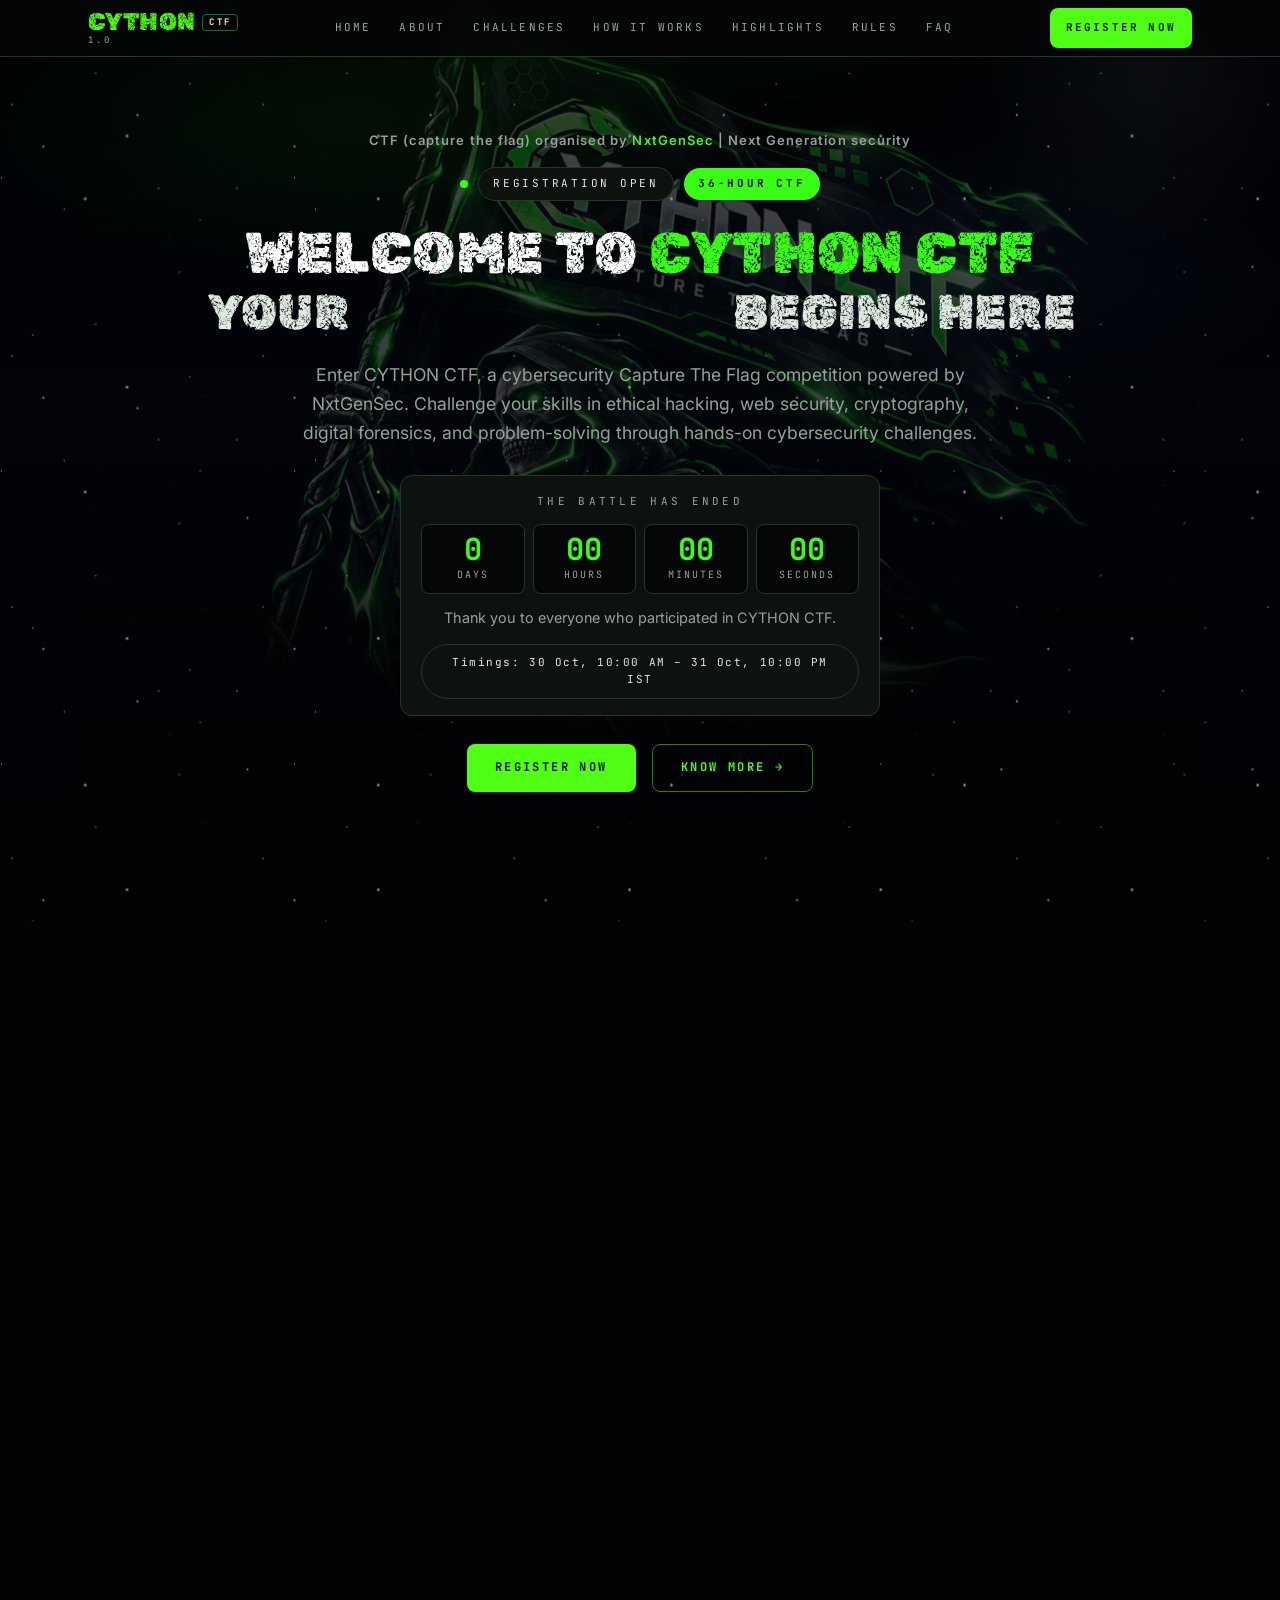
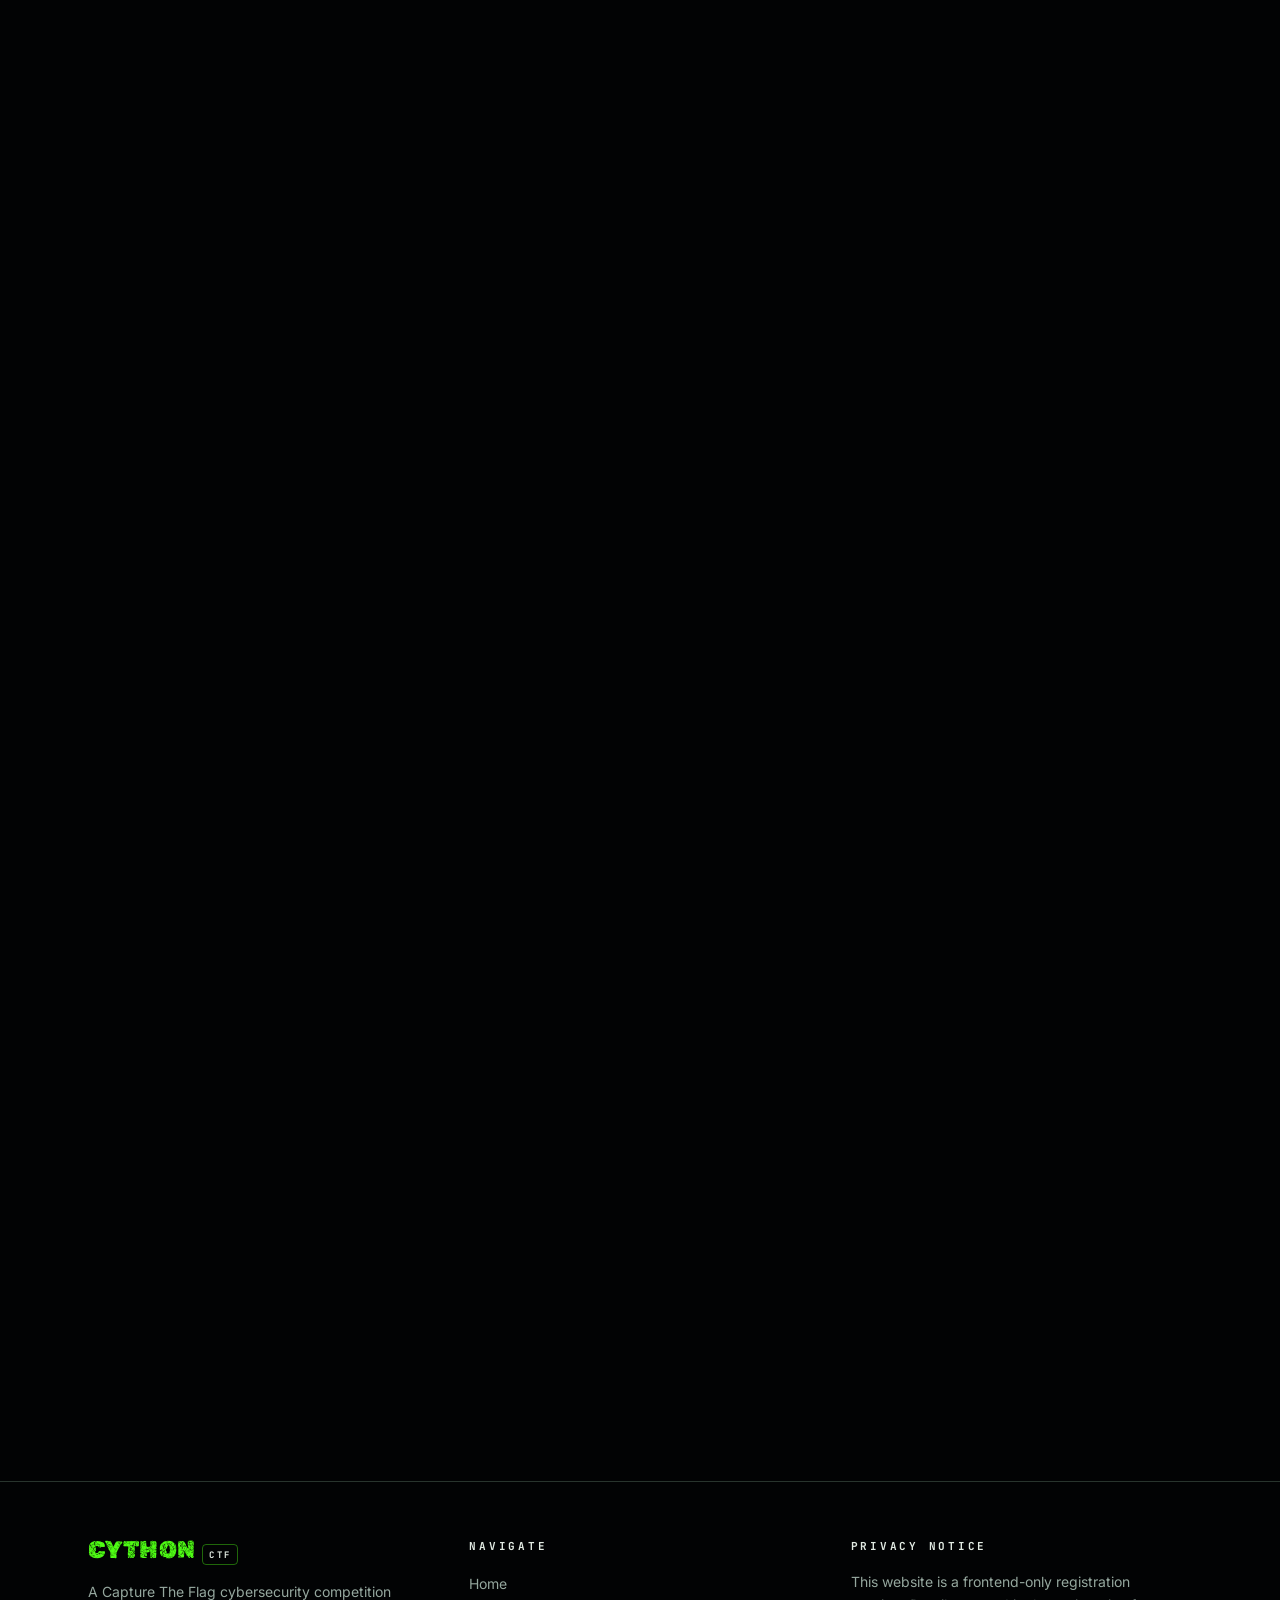
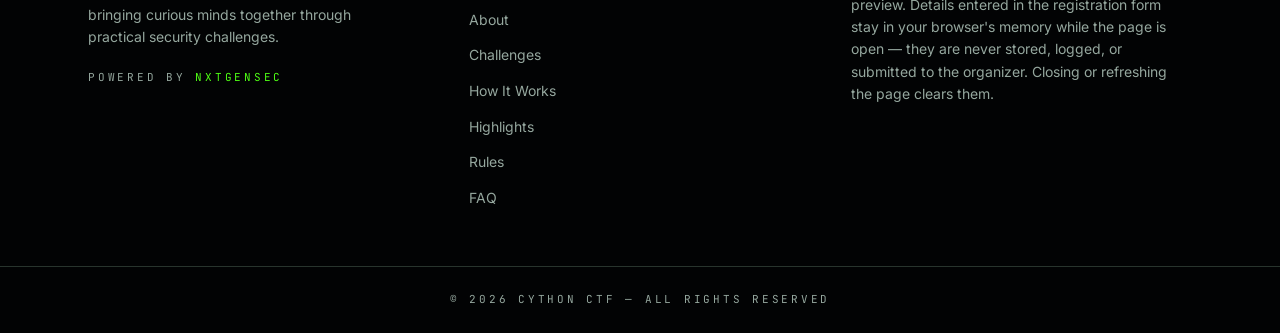
==== index.html @ f39f1f4e "hero: new organiser eyebrow line; mobile-friendly CTA, timer and schedule" ====
<!DOCTYPE html>
<html lang="en">
<head>
<meta charset="utf-8">
<meta name="viewport" content="width=device-width, initial-scale=1.0">
<title>CYTHON CTF — Capture The Flag | Powered by NxtGenSec</title>
<meta name="description" content="CYTHON CTF is a Capture The Flag cybersecurity competition powered by NxtGenSec. Break the code. Own the root.">
<link rel="icon" href="data:image/svg+xml,<svg xmlns='http://www.w3.org/2000/svg' viewBox='0 0 32 32'><rect width='32' height='32' rx='6' fill='%23050706'/><text x='16' y='22' font-size='16' text-anchor='middle' fill='%234DFF14' font-family='monospace' font-weight='bold'>C</text></svg>">
<link rel="preconnect" href="https://fonts.googleapis.com">
<link rel="preconnect" href="https://fonts.gstatic.com" crossorigin>
<link href="https://fonts.googleapis.com/css2?family=Inter:wght@400;500;600;700;800;900&family=JetBrains+Mono:wght@400;500;600;700&family=Rubik+Distressed&family=Caveat:wght@500;600;700&display=swap" rel="stylesheet">
<link rel="stylesheet" href="styles.css">
<link rel="stylesheet" href="hero.css">
</head>
<body>
<div class="sky" aria-hidden="true"><div class="bg-logo"></div></div>
<header class="site-header" id="top">
<div class="header-inner">
<div style="display:flex;align-items:center;gap:.5rem">
<a class="logo logo-stacked" href="#top" aria-label="CYTHON CTF — back to top"><span class="logo-line"><span class="logo-main">CYTHON</span><span class="logo-badge">CTF</span></span><span class="logo-ver">1.0</span></a>
</div>
<nav class="nav-primary" aria-label="Primary">
<a href="#top">Home</a><a href="#about">About</a><a href="#challenges">Challenges</a><a href="#how-it-works">How It Works</a><a href="#highlights">Highlights</a><a href="#rules">Rules</a><a href="#faq">FAQ</a>
</nav>
<div style="display:flex;justify-content:flex-end">
<a class="btn btn-primary" href="register.html" style="display:none" id="deskCta">Register Now</a>
<style>@media(min-width:768px){#deskCta{display:inline-flex!important}}</style>
<button class="mobile-toggle" id="navToggle" aria-expanded="false" aria-controls="mobileNav" aria-label="Open navigation menu"><svg width="18" height="18" viewBox="0 0 24 24" fill="none" stroke="currentColor" stroke-width="2"><line x1="4" x2="20" y1="12" y2="12"/><line x1="4" x2="20" y1="6" y2="6"/><line x1="4" x2="20" y1="18" y2="18"/></svg></button>
</div>
</div>
<div class="mobile-nav" id="mobileNav">
<a href="#top">Home</a><a href="#about">About</a><a href="#challenges">Challenges</a><a href="#how-it-works">How It Works</a><a href="#highlights">Highlights</a><a href="#rules">Rules</a><a href="#faq">FAQ</a>
<a class="cta" href="register.html">Register Now</a>
</div>
</header>
<main>
<section class="hero hx-hero">
<div class="hero-inner hx-grid">
<div class="hx-copy">
<p class="hx-eyebrow">CTF (capture the flag) organised by <span>NxtGenSec</span> | Next Generation security</p>
<div class="hx-status"><span class="hx-dot" aria-hidden="true"></span><span class="hx-status-text">Registration Open</span><span class="hx-duration">36-HOUR CTF</span></div>
<h1 class="hx-h1"><span class="hx-l1">Welcome to <span class="hx-brand">CYTHON&nbsp;CTF</span></span><span class="hx-your hx-l2">Your <span class="hx-word" id="hxWord">Hunt</span> begins here</span></h1>
<p class="hx-desc">Enter CYTHON CTF, a cybersecurity Capture The Flag competition powered by NxtGenSec. Challenge your skills in ethical hacking, web security, cryptography, digital forensics, and problem-solving through hands-on cybersecurity challenges.</p>
<div class="hx-timer" role="timer" aria-label="CYTHON CTF event countdown" aria-live="off">
<p class="hx-timer-label" id="hxState">EVENT STARTS IN</p>
<div class="hx-cells" id="hxCells" aria-hidden="true">
<div class="hx-cell"><span class="hx-num" id="hxD">--</span><span class="hx-unit">DAYS</span></div>
<div class="hx-cell"><span class="hx-num" id="hxH">--</span><span class="hx-unit">HOURS</span></div>
<div class="hx-cell"><span class="hx-num" id="hxM">--</span><span class="hx-unit">MINUTES</span></div>
<div class="hx-cell"><span class="hx-num" id="hxS">--</span><span class="hx-unit">SECONDS</span></div>
</div>
<p class="hx-live" id="hxLive" hidden>36-HOUR BATTLE IN PROGRESS</p>
<p class="hx-thanks" id="hxThanks" hidden>Thank you to everyone who participated in CYTHON CTF.</p>
<p class="hx-schedule">Timings: 30 Oct, 10:00 AM – 31 Oct, 10:00 PM IST</p>
<span class="hx-visually-hidden" id="hxSrStatus" aria-live="polite"></span>
</div>
<div class="hero-cta hx-cta">
<a class="btn btn-primary btn-lg" href="register.html">Register Now</a>
<a class="btn btn-outline" href="#about">Know More →</a>
</div>
</div>
</section>
<section id="about" class="section"><div class="container"><div class="about-grid">
<div class="reveal"><p class="eyebrow" style="text-align:center">About the Event</p><h2 class="h2">What is CYTHON CTF?</h2>
<p class="body" style="margin-top:1.5rem">CYTHON CTF is a cybersecurity Capture The Flag competition designed to bring curious minds, students, developers, and security enthusiasts together through practical security challenges.</p>
<p class="body2">Participants work through problems, analyze evidence, uncover weaknesses in intentionally designed challenges, and submit flags according to the competition rules.</p>
<p class="body2">The event encourages technical curiosity, ethical security practices, problem-solving, and continuous learning.</p></div>
<div class="reveal"><aside class="brief"><p class="mono-label">Event Brief</p><dl>
<div><dt>Format</dt><dd>Capture The Flag</dd></div>
<div><dt>Audience</dt><dd>Open to everyone</dd></div>
<div><dt>Participation</dt><dd>Individual or team, subject to event configuration</dd></div>
<div><dt>Organizer</dt><dd>NxtGenSec</dd></div>
</dl></aside></div>
</div></div></section>
<section id="challenges" class="section section-dark"><div class="container">
<div class="center reveal"><p class="eyebrow">Challenge Categories</p><h2 class="h2">Choose Your Battlefield</h2><p class="sub">Explore different areas of cybersecurity through challenge-based problem-solving.</p></div>
<div class="grid-3">
<div class="reveal"><article class="card"><div class="cat-top"><span class="cat-icon"><svg width="20" height="20" viewBox="0 0 24 24" fill="none" stroke="currentColor" stroke-width="1.5"><circle cx="12" cy="12" r="10"/><path d="M2 12h20"/><path d="M12 2a15 15 0 0 1 0 20 15 15 0 0 1 0-20Z"/></svg></span><span class="cat-path">/web</span></div><h3>Web Exploitation</h3><p>Investigate vulnerabilities in intentionally vulnerable web applications.</p></article></div>
<div class="reveal"><article class="card"><div class="cat-top"><span class="cat-icon"><svg width="20" height="20" viewBox="0 0 24 24" fill="none" stroke="currentColor" stroke-width="1.5"><circle cx="8" cy="15" r="5"/><path d="m11 12 9-9"/><path d="m15 5 3 3"/></svg></span><span class="cat-path">/crypto</span></div><h3>Cryptography</h3><p>Analyze encoded messages, ciphers, and cryptographic puzzles.</p></article></div>
<div class="reveal"><article class="card"><div class="cat-top"><span class="cat-icon"><svg width="20" height="20" viewBox="0 0 24 24" fill="none" stroke="currentColor" stroke-width="1.5"><circle cx="11" cy="11" r="8"/><path d="m21 21-4.3-4.3"/></svg></span><span class="cat-path">/forensics</span></div><h3>Digital Forensics</h3><p>Examine files and digital artifacts to uncover hidden evidence.</p></article></div>
<div class="reveal"><article class="card"><div class="cat-top"><span class="cat-icon"><svg width="20" height="20" viewBox="0 0 24 24" fill="none" stroke="currentColor" stroke-width="1.5"><rect x="14" y="14" width="4" height="6" rx="1"/><rect x="6" y="4" width="4" height="6" rx="1"/><path d="M6 20h4M14 10h4M6 14h2v6M14 4h2v6"/></svg></span><span class="cat-path">/reverse</span></div><h3>Reverse Engineering</h3><p>Study program behavior and uncover how software works.</p></article></div>
<div class="reveal"><article class="card"><div class="cat-top"><span class="cat-icon"><svg width="20" height="20" viewBox="0 0 24 24" fill="none" stroke="currentColor" stroke-width="1.5"><path d="M2 12s3.5-7 10-7 10 7 10 7-3.5 7-10 7-10-7-10-7Z"/><circle cx="12" cy="12" r="3"/></svg></span><span class="cat-path">/osint</span></div><h3>OSINT</h3><p>Use publicly available information to solve investigation challenges.</p></article></div>
<div class="reveal"><article class="card"><div class="cat-top"><span class="cat-icon"><svg width="20" height="20" viewBox="0 0 24 24" fill="none" stroke="currentColor" stroke-width="1.5"><path d="M14 7V4a1 1 0 0 0-1-1H6a1 1 0 0 0-1 1v13a1 1 0 0 0 1 1h2"/><path d="M14 7h3a1 1 0 0 1 1 1v11a1 1 0 0 1-1 1h-9a1 1 0 0 1-1-1v-3"/></svg></span><span class="cat-path">/misc</span></div><h3>Miscellaneous</h3><p>Tackle creative technical puzzles that do not fit into a single category.</p></article></div>
</div></div></section>
<section id="how-it-works" class="section"><div class="container">
<div class="center reveal"><p class="eyebrow">How It Works</p><h2 class="h2">Your Path to the Flag</h2></div>
<ol class="steps">
<li class="reveal"><span class="step-num">01</span><div class="step-line"></div><h3>Register</h3><p>Provide the required participant and team details.</p></li>
<li class="reveal"><span class="step-num">02</span><div class="step-line"></div><h3>Prepare</h3><p>Review the event instructions, rules, and schedule when published.</p></li>
<li class="reveal"><span class="step-num">03</span><div class="step-line"></div><h3>Solve</h3><p>Work through the challenges using technical knowledge, investigation, and problem-solving.</p></li>
<li class="reveal"><span class="step-num">04</span><div class="step-line"></div><h3>Submit</h3><p>Submit discovered flags through the official challenge platform when available.</p></li>
</ol>
<div class="info-box reveal"><svg width="20" height="20" viewBox="0 0 24 24" fill="none" stroke="currentColor" stroke-width="2"><circle cx="12" cy="12" r="10"/><path d="M12 16v-4M12 8h.01"/></svg><p>This website covers event information and registration only. Challenges are solved and flags submitted on the official challenge platform once the organizer opens it.</p></div>
</div></section>
<section id="highlights" class="section section-dark"><div class="container">
<div class="center reveal"><p class="eyebrow">Event Highlights</p><h2 class="h2">Why you should compete</h2></div>
<div class="grid-4">
<div class="reveal"><article class="card"><span class="num">01</span><div class="icon"><svg width="24" height="24" viewBox="0 0 24 24" fill="none" stroke="currentColor" stroke-width="1.5"><circle cx="12" cy="12" r="10"/><line x1="22" x2="18" y1="12" y2="12"/><line x1="6" x2="2" y1="12" y2="12"/><line x1="12" x2="12" y1="6" y2="2"/><line x1="12" x2="12" y1="22" y2="18"/></svg></div><h3>Hands-On Challenges</h3><p>Explore practical cybersecurity problems through a Capture The Flag format.</p></article></div>
<div class="reveal"><article class="card"><span class="num">02</span><div class="icon"><svg width="24" height="24" viewBox="0 0 24 24" fill="none" stroke="currentColor" stroke-width="1.5"><path d="M12 5a3 3 0 1 0-6 0 4 4 0 0 0-2.5 5.8A4 4 0 0 0 4 17a4 4 0 0 0 8 1Z"/><path d="M12 5a3 3 0 1 1 6 0 4 4 0 0 1 2.5 5.8A4 4 0 0 1 20 17a4 4 0 0 1-8 1Z"/></svg></div><h3>Think Like a Hacker</h3><p>Analyze clues, investigate systems, and approach security problems creatively.</p></article></div>
<div class="reveal"><article class="card"><span class="num">03</span><div class="icon"><svg width="24" height="24" viewBox="0 0 24 24" fill="none" stroke="currentColor" stroke-width="1.5"><path d="M21 10 12 5 3 10l9 5 9-5Z"/><path d="M6 12v5a6 3 0 0 0 12 0v-5"/></svg></div><h3>Learn by Solving</h3><p>Develop practical problem-solving skills through challenge-based participation.</p></article></div>
<div class="reveal"><article class="card"><span class="num">04</span><div class="icon"><svg width="24" height="24" viewBox="0 0 24 24" fill="none" stroke="currentColor" stroke-width="1.5"><polyline points="22 7 13.5 15.5 8.5 10.5 2 17"/><polyline points="16 7 22 7 22 13"/></svg></div><h3>Compete and Improve</h3><p>Test your skills, learn from difficult problems, and measure your progress where the event platform supports it.</p></article></div>
</div></div></section>
<section id="rules" class="section section-dark"><div class="container">
<div class="center reveal"><p class="eyebrow">Rules & Eligibility</p><h2 class="h2">Play Smart. Play Fair.</h2></div>
<div class="rules-grid">
<div class="reveal"><div class="brief"><h3 style="margin:0;font-size:1.125rem;text-transform:uppercase">General Rules</h3>
<ul class="rules-list">
<li><span class="n">01</span><span>Follow the official competition instructions.</span></li>
<li><span class="n">02</span><span>Work only on targets explicitly authorized by the event.</span></li>
<li><span class="n">03</span><span>Do not attack the website, infrastructure, or other participants.</span></li>
<li><span class="n">04</span><span>Do not interfere with event availability or challenge integrity.</span></li>
<li><span class="n">05</span><span>Do not share flags or solutions in violation of the official event rules.</span></li>
<li><span class="n">06</span><span>Do not impersonate other participants.</span></li>
<li><span class="n">07</span><span>Report suspected vulnerabilities in the event infrastructure responsibly.</span></li>
<li><span class="n">08</span><span>Respect the event's final eligibility, team-size, and submission requirements.</span></li>
</ul></div></div>
<div class="reveal"><div class="brief" style="height:100%"><h3 style="margin:0;font-size:1.125rem;text-transform:uppercase">Eligibility</h3>
<ul class="check-list">
<li><svg width="16" height="16" viewBox="0 0 24 24" fill="none" stroke="currentColor" stroke-width="2"><path d="M20 6 9 17l-5-5"/></svg><span>Open to students, professionals, and other interested participants.</span></li>
<li><svg width="16" height="16" viewBox="0 0 24 24" fill="none" stroke="currentColor" stroke-width="2"><path d="M20 6 9 17l-5-5"/></svg><span>Individual or team participation, subject to the configured policy.</span></li>
<li><svg width="16" height="16" viewBox="0 0 24 24" fill="none" stroke="currentColor" stroke-width="2"><path d="M20 6 9 17l-5-5"/></svg><span>Participants must provide accurate information.</span></li>
<li><svg width="16" height="16" viewBox="0 0 24 24" fill="none" stroke="currentColor" stroke-width="2"><path d="M20 6 9 17l-5-5"/></svg><span>Additional requirements, if any, must be published before registration.</span></li>
</ul></div></div>
</div>
<p class="fine reveal">These are the event's working guidelines — the final official rules, team-size limits, and submission requirements will be published by the organizer before the competition.</p>
</div></section>
<section id="faq" class="section"><div class="container"><div class="faq-wrap">
<div class="center reveal"><p class="eyebrow">FAQ</p><h2 class="h2">Frequently Asked Questions</h2></div>
<div class="faq-box reveal">
<div class="faq-item"><button class="faq-q" aria-expanded="false">What is CYTHON CTF?<svg class="chev" width="16" height="16" viewBox="0 0 24 24" fill="none" stroke="currentColor" stroke-width="2"><path d="m6 9 6 6 6-6"/></svg></button><div class="faq-a"><p>A Capture The Flag cybersecurity competition by NxtGenSec where you solve practical security challenges across web, crypto, forensics, reverse, OSINT and misc categories.</p></div></div>
<div class="faq-item"><button class="faq-q" aria-expanded="false">Who can participate?<svg class="chev" width="16" height="16" viewBox="0 0 24 24" fill="none" stroke="currentColor" stroke-width="2"><path d="m6 9 6 6 6-6"/></svg></button><div class="faq-a"><p>Open to everyone — students, professionals, and other interested participants. Provide accurate details during registration.</p></div></div>
<div class="faq-item"><button class="faq-q" aria-expanded="false">Can beginners participate?<svg class="chev" width="16" height="16" viewBox="0 0 24 24" fill="none" stroke="currentColor" stroke-width="2"><path d="m6 9 6 6 6-6"/></svg></button><div class="faq-a"><p>Yes. Challenges encourage learning by solving, and beginners can start with easier problems and learn progressively.</p></div></div>
<div class="faq-item"><button class="faq-q" aria-expanded="false">Can I participate individually?<svg class="chev" width="16" height="16" viewBox="0 0 24 24" fill="none" stroke="currentColor" stroke-width="2"><path d="m6 9 6 6 6-6"/></svg></button><div class="faq-a"><p>Yes. Choose Individual as participation mode in Step 1 of the registration form.</p></div></div>
<div class="faq-item"><button class="faq-q" aria-expanded="false">Can I participate with a team?<svg class="chev" width="16" height="16" viewBox="0 0 24 24" fill="none" stroke="currentColor" stroke-width="2"><path d="m6 9 6 6 6-6"/></svg></button><div class="faq-a"><p>Yes, subject to the event's team-size policy. Choose Team mode and fill team details in Step 2.</p></div></div>
<div class="faq-item"><button class="faq-q" aria-expanded="false">Is registration paid?<svg class="chev" width="16" height="16" viewBox="0 0 24 24" fill="none" stroke="currentColor" stroke-width="2"><path d="m6 9 6 6 6-6"/></svg></button><div class="faq-a"><p>Fee details, if any, will be published by the organizer before the competition. The payment step in this preview is for flow demonstration only.</p></div></div>
<div class="faq-item"><button class="faq-q" aria-expanded="false">When does the competition begin?<svg class="chev" width="16" height="16" viewBox="0 0 24 24" fill="none" stroke="currentColor" stroke-width="2"><path d="m6 9 6 6 6-6"/></svg></button><div class="faq-a"><p>Schedule and instructions will be published by NxtGenSec. Review the How It Works section and watch your email for updates.</p></div></div>
<div class="faq-item"><button class="faq-q" aria-expanded="false">How do I receive event updates?<svg class="chev" width="16" height="16" viewBox="0 0 24 24" fill="none" stroke="currentColor" stroke-width="2"><path d="m6 9 6 6 6-6"/></svg></button><div class="faq-a"><p>Through the email and mobile number you provide in the registration form, plus announcements on this site.</p></div></div>
<div class="faq-item"><button class="faq-q" aria-expanded="false">Will I receive a confirmation after filling in the form?<svg class="chev" width="16" height="16" viewBox="0 0 24 24" fill="none" stroke="currentColor" stroke-width="2"><path d="m6 9 6 6 6-6"/></svg></button><div class="faq-a"><p>This site is a frontend-only preview: details stay in your browser memory and clear on refresh. The organizer will publish the official confirmation process.</p></div></div>
</div></div></div></section>
<section class="cta-sec"><div class="cta-inner reveal">
<p class="eyebrow">Registration</p>
<h2 class="h2" style="font-size:clamp(1.8rem,4vw,3rem)">Ready to enter the <span class="text-primary">battlefield?</span></h2>
<p class="sub">Sharpen your thinking. Test your skills. Discover what you can solve.</p>
<div style="margin-top:2.25rem;display:flex;justify-content:center"><a class="btn btn-primary btn-lg" href="register.html">Register Now</a></div>
<p class="powered">CYTHON CTF — Powered by <span style="color:hsl(var(--foreground))">NxtGenSec</span></p>
</div></section>
<footer><div class="foot-grid">
<div><span class="logo"><span class="logo-main">CYTHON</span><span class="logo-badge">CTF</span></span>
<p class="desc">A Capture The Flag cybersecurity competition bringing curious minds together through practical security challenges.</p>
<p class="powered" style="text-align:left;margin-top:1.25rem">Powered by <span class="text-primary">NxtGenSec</span></p></div>
<nav aria-label="Footer navigation"><h4>Navigate</h4><ul>
<li><a href="#top">Home</a></li><li><a href="#about">About</a></li><li><a href="#challenges">Challenges</a></li><li><a href="#how-it-works">How It Works</a></li><li><a href="#highlights">Highlights</a></li><li><a href="#rules">Rules</a></li><li><a href="#faq">FAQ</a></li>
</ul></nav>
<div><h4>Privacy Notice</h4><p class="desc">This website is a frontend-only registration preview. Details entered in the registration form stay in your browser's memory while the page is open — they are never stored, logged, or submitted to the organizer. Closing or refreshing the page clears them.</p></div>
</div><div class="copy">© <span id="year">2026</span> CYTHON CTF — All rights reserved</div></footer>
<script src="countdown.js"></script>
<script src="app.js"></script>

</main>
</body>
</html>
---- styles.css ----
:root{
  --background:120 14% 2%;
  --foreground:127 17% 90%;
  --card:140 16% 6%;
  --card-foreground:127 17% 90%;
  --popover:140 16% 6%;
  --primary:105 100% 54%;
  --primary-foreground:120 30% 4%;
  --secondary:140 12% 10%;
  --muted:140 12% 9%;
  --muted-foreground:148 9% 62%;
  --accent:140 14% 10%;
  --border:143 13% 18%;
  --input:143 13% 18%;
  --ring:105 100% 54%;
  --radius:.75rem;
  --font-heading:"Inter",ui-sans-serif,system-ui,sans-serif;
  --font-body:"Inter",ui-sans-serif,system-ui,sans-serif;
  --font-display:"Rubik Distressed","Inter",ui-sans-serif,sans-serif;
  --font-hand:"Caveat",cursive;
  --font-mono:"JetBrains Mono",ui-monospace,Menlo,Monaco,Consolas,monospace;
}
*{box-sizing:border-box}
html{scroll-behavior:smooth}
:focus-visible{outline:2px solid hsl(var(--primary));outline-offset:3px}
a,button{-webkit-tap-highlight-color:transparent}
main>section{content-visibility:auto;contain-intrinsic-size:auto 700px}
body{
  margin:0;
  overflow-x:clip;
  font-family:var(--font-body);
  background:#020304;
  color:hsl(var(--foreground));
  line-height:1.6;
  -webkit-font-smoothing:antialiased;
}
.sky{position:fixed;inset:0;z-index:0;pointer-events:none;
  background-image:
    radial-gradient(1.5px 1.5px at 25px 35px,#e8f0e8,transparent),
    radial-gradient(1px 1px at 120px 90px,#fff,transparent),
    radial-gradient(1px 1px at 200px 40px,#cfe0d2,transparent),
    radial-gradient(1.5px 1.5px at 70px 160px,#fff,transparent),
    radial-gradient(1px 1px at 180px 200px,#e8f0e8,transparent),
    radial-gradient(1px 1px at 40px 120px,#fff,transparent),
    radial-gradient(2px 2px at 150px 150px,#fff,transparent),
    radial-gradient(1px 1px at 220px 230px,#cfe0d2,transparent),
    radial-gradient(1px 1px at 90px 220px,#fff,transparent),
    radial-gradient(1px 1px at 15px 200px,#e8f0e8,transparent),
    radial-gradient(ellipse 55% 28% at 50% -5%,rgba(57,255,20,.08),transparent 70%),
    radial-gradient(circle 240px at 88% 10%,rgba(200,220,255,.07),transparent 70%),
    linear-gradient(#010204,#03060b 45%,#020304);
  background-size:240px 240px,240px 240px,240px 240px,240px 240px,240px 240px,240px 240px,240px 240px,240px 240px,240px 240px,240px 240px,auto,auto,auto;
}
.bg-logo{position:absolute;inset:0;background:url("bg.png") center 6%/min(880px,118vw) no-repeat;opacity:.32;mix-blend-mode:screen;-webkit-mask-image:radial-gradient(ellipse 62% 55% at 50% 38%,#000 52%,transparent 78%);mask-image:radial-gradient(ellipse 62% 55% at 50% 38%,#000 52%,transparent 78%)}
body>header,body>main,body>footer{position:relative;z-index:1}
/* Sky motion: twinkling star layer + slow aurora drift */
.sky::before{content:"";position:absolute;inset:-5%;background:
    radial-gradient(ellipse 40% 22% at 30% 18%,rgba(57,255,20,.07),transparent 70%),
    radial-gradient(ellipse 35% 20% at 72% 32%,rgba(90,130,255,.06),transparent 70%);
  animation:sky-drift 26s ease-in-out infinite alternate}
.sky::after{content:"";position:absolute;inset:0;background-image:
    radial-gradient(1px 1px at 60px 60px,#fff,transparent),
    radial-gradient(1.5px 1.5px at 160px 130px,#fff,transparent),
    radial-gradient(1px 1px at 30px 190px,#e8f0e8,transparent),
    radial-gradient(1px 1px at 210px 100px,#fff,transparent),
    radial-gradient(2px 2px at 110px 210px,#fff,transparent);
  background-size:280px 280px,280px 280px,280px 280px,280px 280px,280px 280px;
  animation:sky-twinkle 3.5s ease-in-out infinite alternate}
@keyframes sky-drift{from{transform:translate3d(-2%,0,0)}to{transform:translate3d(2%,-1%,0)}}
@keyframes sky-twinkle{from{opacity:.35}to{opacity:.9}}
@media (prefers-reduced-motion:reduce){.sky::before{animation:none}}
a{color:inherit;text-decoration:none}
.font-display{font-family:var(--font-display)}
.font-heading{font-family:var(--font-heading)}
.font-hand{font-family:var(--font-hand)}
.font-mono{font-family:var(--font-mono)}
.text-primary{color:hsl(var(--primary))}
.text-foreground{color:hsl(var(--foreground))}
.text-muted-foreground{color:hsl(var(--muted-foreground))}
.bg-background{background:hsl(var(--background))}
.bg-card{background:#0D120F}
.border-border{border-color:hsl(var(--border))}
.bg-primary{background:hsl(var(--primary))}
.container{max-width:72rem;margin:0 auto;padding-left:1rem;padding-right:1rem}
@media(min-width:640px){.container{padding-left:1.5rem;padding-right:1.5rem}}
/* Header */
.site-header{
  position:sticky;top:0;z-index:50;
  border-bottom:1px solid hsl(var(--border));
  background:rgba(5,7,6,.85);
  backdrop-filter:blur(12px);
}
.header-inner{
  max-width:72rem;margin:0 auto;height:3.5rem;
  display:grid;grid-template-columns:auto 1fr auto;align-items:center;
  padding:0 1rem;
}
@media(min-width:640px){.header-inner{padding:0 1.5rem}}
.logo{display:inline-flex;align-items:baseline;gap:.375rem}
.logo-stacked{flex-direction:column;align-items:flex-start;gap:1px;line-height:1.15}
.logo-line{display:inline-flex;align-items:center;gap:.375rem}
.logo-ver{font-family:var(--font-mono);font-size:9px;letter-spacing:.32em;color:hsl(var(--muted-foreground))}
.logo-main{font-family:var(--font-display);font-size:1.5rem;line-height:1;letter-spacing:.02em;color:hsl(var(--primary))}
.logo-badge{border:1px solid hsla(105,100%,54%,.4);border-radius:.25rem;padding:.15rem .4rem;font-family:var(--font-mono);font-size:9px;font-weight:700;letter-spacing:.25em}
.ver-badge{display:none;border:1px solid hsl(var(--border));border-radius:.25rem;padding:.15rem .4rem;font-family:var(--font-mono);font-size:9px;letter-spacing:.2em;color:hsl(var(--muted-foreground))}
@media(min-width:640px){.ver-badge{display:inline-block}}
.nav-primary{display:none;align-items:center;justify-content:center;gap:1.75rem}
@media(min-width:768px){.nav-primary{display:flex}}
.nav-primary a{font-family:var(--font-mono);font-size:11px;text-transform:uppercase;letter-spacing:.2em;color:hsl(var(--muted-foreground))}
.nav-primary a:hover{color:hsl(var(--primary))}
.btn{display:inline-flex;align-items:center;justify-content:center;gap:.5rem;border-radius:.5rem;font-family:var(--font-mono);font-weight:700;text-transform:uppercase;letter-spacing:.2em;cursor:pointer;border:0}
.btn-primary{background:hsl(var(--primary));color:#04140a;height:2.5rem;padding:0 1rem;font-size:11px}
.btn-primary:hover{background:#54ff3c}
.btn-lg{height:3rem;padding:0 1.75rem;font-size:12px}
.btn-outline{border:1px solid hsla(105,100%,54%,.5);color:hsl(var(--primary));height:3rem;padding:0 1.75rem;font-size:12px;background:transparent}
.btn-outline:hover{border-color:hsl(var(--primary));background:hsla(105,100%,54%,.1)}
.btn-shine{position:relative;overflow:hidden}
.btn-shine::after{content:"";position:absolute;top:0;left:-60%;width:40%;height:100%;background:linear-gradient(100deg,transparent,rgba(255,255,255,.5),transparent);transform:skewX(-20deg);animation:shine 3.5s infinite}
@keyframes shine{0%{left:-60%}60%,100%{left:130%}}
.mobile-toggle{display:inline-flex;height:2.5rem;width:2.5rem;align-items:center;justify-content:center;border-radius:.5rem;border:1px solid hsl(var(--border));background:transparent;color:hsl(var(--foreground));cursor:pointer}
@media(min-width:768px){.mobile-toggle{display:none}}
.mobile-nav{display:none;border-top:1px solid hsl(var(--border));padding:1rem;background:#050706}
.mobile-nav.open{display:block}
@media(min-width:768px){.mobile-nav{display:none!important}}
.mobile-nav a{display:block;padding:.65rem 0;font-family:var(--font-mono);font-size:12px;text-transform:uppercase;letter-spacing:.2em;color:hsl(var(--muted-foreground))}
.mobile-nav a.cta{color:#04140a;background:hsl(var(--primary));text-align:center;border-radius:.5rem;margin-top:.5rem;font-weight:700}
/* Hero */
.hero{position:relative;overflow:hidden;text-align:center}
.hero-inner{position:relative;max-width:56rem;margin:0 auto;padding:3.5rem 1rem 6rem}
@media(min-width:768px){.hero-inner{padding-top:5rem}}
.hand{font-family:var(--font-hand);font-size:1.5rem;line-height:1;color:hsl(var(--primary))}
.pill{display:inline-flex;align-items:center;gap:.625rem;border:1px solid hsl(var(--border));background:#0D120F;border-radius:9999px;padding:.5rem 1rem;margin-top:1.25rem}
.dot{height:.5rem;width:.5rem;border-radius:9999px;background:hsl(var(--primary));animation:pulse 2s infinite}
@keyframes pulse{0%,100%{opacity:1}50%{opacity:.4}}
.pill span:last-child{font-family:var(--font-mono);font-size:11px;letter-spacing:.25em;text-transform:uppercase}
.h1{margin:1.75rem 0 0;font-family:var(--font-heading);font-weight:900;text-transform:uppercase;line-height:1.05;letter-spacing:-.02em;font-size:2.25rem}
@media(min-width:640px){.h1{font-size:3rem}}
@media(min-width:1024px){.h1{font-size:3.75rem}}
.h1 .accent{color:hsl(var(--primary))}
.lead{max-width:32rem;margin:1.5rem auto 0;font-size:1.125rem;color:hsl(var(--muted-foreground))}
.hero-cta{margin-top:2.25rem;display:flex;flex-wrap:wrap;justify-content:center;gap:1rem}
.claim{display:inline-block;transform:rotate(-2deg);margin-top:1.25rem;font-family:var(--font-hand);font-size:1.5rem;color:hsla(105,100%,54%,.8)}
.powered{margin-top:2.25rem;font-family:var(--font-mono);font-size:11px;letter-spacing:.25em;text-transform:uppercase;color:hsl(var(--muted-foreground))}


.scanline{position:relative;margin:0 auto;width:100%;max-width:32rem;border-radius:1rem;overflow:hidden;border:1px solid hsl(var(--border));background:#070b09}
.scanline::after{content:"";position:absolute;inset:0;pointer-events:none;background:repeating-linear-gradient(0deg,transparent 0 3px,rgba(0,0,0,.18) 3px 4px)}
.scanline img{display:block;width:100%;height:auto;object-fit:contain}
.float-slow{animation:floaty 6s ease-in-out infinite}
@keyframes floaty{0%,100%{transform:translateY(0)}50%{transform:translateY(-10px)}}
/* Sections */
.section{padding:6rem 0}
.section-dark{background:transparent;border:0}
.eyebrow{font-family:var(--font-hand);font-size:1.5rem;line-height:1;color:hsl(var(--primary));margin:0 0 .5rem}
.h2{margin:0;font-family:var(--font-heading);font-weight:900;text-transform:uppercase;letter-spacing:-.02em;line-height:1.1;font-size:1.875rem}
@media(min-width:640px){.h2{font-size:2.25rem}}
.center{max-width:42rem;margin:0 auto 3rem;text-align:center}
.sub{margin:1rem 0 0;font-size:1.125rem;color:hsl(var(--muted-foreground))}
.grid-4{display:grid;gap:1.25rem}
@media(min-width:640px){.grid-4{grid-template-columns:repeat(2,1fr)}}
@media(min-width:1024px){.grid-4{grid-template-columns:repeat(4,1fr)}}
.grid-3{display:grid;gap:1.25rem}
@media(min-width:640px){.grid-3{grid-template-columns:repeat(2,1fr)}}
@media(min-width:1024px){.grid-3{grid-template-columns:repeat(3,1fr)}}
.card{background:transparent;border:1px solid hsl(var(--border));border-radius:.75rem;padding:1.5rem;height:100%;transition:border-color .2s}
.card:hover{border-color:hsla(105,100%,54%,.5)}
.card .num{font-family:var(--font-mono);font-size:11px;color:hsl(var(--muted-foreground))}
.card h3{margin:1rem 0 0;font-family:var(--font-heading);font-size:1.125rem;font-weight:700;text-transform:uppercase;letter-spacing:-.01em}
.card p{margin:.5rem 0 0;font-size:.875rem;color:hsl(var(--muted-foreground))}
.icon{color:hsl(var(--primary));margin-top:1rem}
.corner-frame{position:relative}
.about-grid{display:grid;gap:3rem}
@media(min-width:1024px){.about-grid{grid-template-columns:1fr 1fr;align-items:center}}
.mono-label{font-family:var(--font-mono);font-size:12px;letter-spacing:.3em;text-transform:uppercase;color:hsl(var(--primary));margin:0 0 .75rem}
.about-grid p.body{font-size:1.125rem;color:hsl(var(--muted-foreground))}
.about-grid p.body2{color:hsl(var(--muted-foreground))}
.brief{background:transparent;border:1px solid hsl(var(--border));border-radius:.75rem;padding:1.5rem}
@media(min-width:640px){.brief{padding:2rem}}
.brief dl{margin:1.5rem 0 0;display:block}
.brief dl>div{padding:1rem 0;border-top:1px solid hsl(var(--border))}
.brief dl>div:first-child{padding-top:0;border-top:0}
.brief dl>div:last-child{padding-bottom:0}
.brief dt{font-family:var(--font-mono);font-size:11px;letter-spacing:.2em;text-transform:uppercase;color:hsl(var(--muted-foreground))}
.brief dd{margin:.375rem 0 0;font-size:.95rem;font-weight:500}
.cat-top{display:flex;align-items:center;justify-content:space-between}
.cat-icon{display:flex;height:2.75rem;width:2.75rem;align-items:center;justify-content:center;border-radius:.5rem;border:1px solid hsla(105,100%,54%,.3);background:hsla(105,100%,54%,.05);color:hsl(var(--primary))}
.cat-path{font-family:var(--font-mono);font-size:10px;letter-spacing:.25em;text-transform:uppercase;color:hsl(var(--muted-foreground))}
/* Steps */
.steps{list-style:none;margin:0;padding:0;display:grid;gap:2.5rem}
@media(min-width:768px){.steps{grid-template-columns:repeat(4,1fr);gap:1.25rem}}
.step-num{font-family:var(--font-mono);font-size:2.25rem;font-weight:700;color:hsla(105,100%,54%,.25)}
.step-line{margin-top:1rem;height:1px;width:3rem;background:hsla(105,100%,54%,.4)}
.steps h3{margin:1.25rem 0 0;font-family:var(--font-heading);font-size:1.125rem;font-weight:700;text-transform:uppercase}
.steps p{margin:.5rem 0 0;font-size:.875rem;color:hsl(var(--muted-foreground))}
.info-box{display:flex;gap:.75rem;align-items:flex-start;margin-top:3.5rem;padding:1.25rem;background:transparent;border:1px solid hsl(var(--border));border-radius:.75rem}
.info-box p{margin:0;font-size:.875rem;color:hsl(var(--muted-foreground))}
.info-box svg{flex-shrink:0;color:hsl(var(--primary));margin-top:.1rem}
/* Rules */
.rules-grid{display:grid;gap:1.25rem}
@media(min-width:1024px){.rules-grid{grid-template-columns:3fr 2fr}}
.rules-list{list-style:none;margin:1.5rem 0 0;padding:0;display:grid;gap:1rem}
.rules-list li{display:flex;gap:.75rem;font-size:.875rem;color:hsl(var(--muted-foreground))}
.rules-list .n{flex-shrink:0;font-family:var(--font-mono);font-size:12px;color:hsla(105,100%,54%,.8)}
.check-list{list-style:none;margin:1.5rem 0 0;padding:0;display:grid;gap:1rem}
.check-list li{display:flex;gap:.75rem;font-size:.875rem;color:hsl(var(--muted-foreground))}
.check-list svg{flex-shrink:0;color:hsl(var(--primary));margin-top:.15rem}
.fine{margin-top:1.5rem;font-size:.875rem;color:hsl(var(--muted-foreground))}
/* FAQ */
.faq-wrap{max-width:48rem;margin:0 auto}
.faq-box{background:transparent;border:1px solid hsl(var(--border));border-radius:.75rem;padding:.5rem}
@media(min-width:640px){.faq-box{padding:1rem}}
.faq-item{border-bottom:1px solid hsl(var(--border))}
.faq-item:last-child{border-bottom:0}
.faq-q{width:100%;display:flex;align-items:center;justify-content:space-between;gap:1rem;padding:1rem .75rem;background:transparent;border:0;cursor:pointer;text-align:left;font-family:var(--font-heading);font-size:.875rem;font-weight:600;letter-spacing:.04em;text-transform:uppercase;color:hsl(var(--foreground))}
@media(min-width:640px){.faq-q{font-size:1rem}}
.faq-q:hover{color:hsl(var(--primary))}
.faq-a{max-height:0;overflow:hidden;transition:max-height .25s ease}
.faq-a p{margin:0;padding:0 .75rem 1.25rem;font-size:.9rem;color:hsl(var(--muted-foreground))}
.faq-item.open .faq-a{max-height:300px}
.faq-item.open .chev{transform:rotate(180deg)}
.chev{transition:transform .2s;flex-shrink:0;color:hsl(var(--muted-foreground))}
/* CTA */
.cta-sec{position:relative;overflow:hidden;text-align:center}

.cta-inner{position:relative;max-width:48rem;margin:0 auto;padding:6rem 1rem}
/* Footer */
footer{border-top:1px solid hsl(var(--border));background:transparent}
.foot-grid{max-width:72rem;margin:0 auto;padding:3.5rem 1rem;display:grid;gap:2.5rem}
@media(min-width:768px){.foot-grid{grid-template-columns:repeat(3,1fr);padding-left:1.5rem;padding-right:1.5rem}}
.foot-grid p.desc{margin:1rem 0 0;max-width:20rem;font-size:.875rem;color:hsl(var(--muted-foreground))}
.foot-grid h4{margin:0;font-family:var(--font-mono);font-size:11px;letter-spacing:.25em;text-transform:uppercase}
.foot-grid ul{list-style:none;margin:1rem 0 0;padding:0;display:grid;gap:.625rem}
.foot-grid ul a{font-size:.875rem;color:hsl(var(--muted-foreground))}
.foot-grid ul a:hover{color:hsl(var(--primary))}
.copy{border-top:1px solid hsl(var(--border));padding:1.5rem;text-align:center;font-family:var(--font-mono);font-size:11px;letter-spacing:.25em;text-transform:uppercase;color:hsl(var(--muted-foreground))}
/* Reveal */
.reveal{opacity:0;transform:translateY(24px);transition:opacity .6s ease,transform .6s ease}
.reveal.visible{opacity:1;transform:none}
/* Register */
.reg-header{border-bottom:1px solid hsl(var(--border));background:rgba(5,7,6,.85);backdrop-filter:blur(12px);position:sticky;top:0;z-index:40}
.reg-header-inner{max-width:48rem;margin:0 auto;height:3.5rem;display:flex;align-items:center;justify-content:space-between;padding:0 1rem}
.back-link{display:inline-flex;align-items:center;gap:.5rem;height:2.5rem;padding:0 1rem;border:1px solid hsl(var(--border));border-radius:.5rem;font-family:var(--font-mono);font-size:11px;letter-spacing:.15em;text-transform:uppercase;color:hsl(var(--muted-foreground))}
.back-link:hover{border-color:hsla(105,100%,54%,.5);color:hsl(var(--primary))}
.reg-main{max-width:48rem;margin:0 auto;padding:2.5rem 1rem 5rem;width:100%}
.stepper{list-style:none;margin:0;padding:0;display:flex;gap:.5rem;align-items:center}
.stepper li{flex:1;display:flex;align-items:center;gap:.5rem}
.step-dot{display:flex;height:2rem;width:2rem;flex-shrink:0;align-items:center;justify-content:center;border-radius:9999px;border:1px solid hsl(var(--border));font-family:var(--font-mono);font-size:12px;color:hsl(var(--muted-foreground))}
.stepper li.active .step-dot{border-color:hsl(var(--primary));background:hsl(var(--primary));color:#04140a;font-weight:700}
.stepper li.done .step-dot{border-color:hsl(var(--primary));color:hsl(var(--primary))}
.step-name{display:none;font-family:var(--font-mono);font-size:11px;letter-spacing:.2em;text-transform:uppercase;color:hsl(var(--muted-foreground))}
@media(min-width:640px){.step-name{display:block}}
.stepper li.active .step-name{color:hsl(var(--primary))}
.step-bar{height:1px;flex:1;background:hsl(var(--border))}
.reg-card{margin-top:2.5rem}
.reg-card h2{margin:.75rem 0 0;font-family:var(--font-heading);font-size:1.5rem;font-weight:900;text-transform:uppercase;letter-spacing:-.01em}
@media(min-width:640px){.reg-card h2{font-size:1.875rem}}
.reg-card>p{color:hsl(var(--muted-foreground))}
fieldset{border:0;margin:2rem 0 0;padding:0}
legend{margin-bottom:.75rem;font-family:var(--font-mono);font-size:11px;letter-spacing:.2em;text-transform:uppercase;color:hsl(var(--muted-foreground))}
.opt-grid{display:grid;gap:.75rem}
@media(min-width:640px){.opt-grid{grid-template-columns:1fr 1fr}}
.opt{display:flex;gap:.75rem;align-items:flex-start;border:1px solid hsl(var(--border));border-radius:.75rem;padding:1rem;cursor:pointer;transition:border-color .15s}
.opt:hover{border-color:hsla(105,100%,54%,.4)}
.opt.selected{border-color:hsl(var(--primary));background:hsla(105,100%,54%,.06)}
.opt input{margin-top:.15rem;accent-color:#39FF14;height:1rem;width:1rem}
.opt b{display:block;font-size:.875rem}
.opt small{display:block;margin-top:.25rem;font-size:.875rem;color:hsl(var(--muted-foreground));line-height:1.4}
.field{margin-top:1.25rem}
.field label{display:block;margin-bottom:.5rem;font-family:var(--font-mono);font-size:11px;letter-spacing:.2em;text-transform:uppercase;color:hsl(var(--muted-foreground))}
.field label i{font-style:normal;color:hsl(var(--primary));margin-left:.25rem}
.field input,.field select,.field textarea{width:100%;height:3rem;border-radius:.5rem;border:1px solid hsl(var(--border));background:#0D120F;padding:0 1rem;font-size:1rem;color:hsl(var(--foreground))}
.field textarea{height:auto;padding:.75rem 1rem;min-height:5rem}
.field input::placeholder{color:hsla(148,9%,62%,.5)}
.field input:focus,.field select:focus{border-color:hsl(var(--primary));outline:none;box-shadow:0 0 0 1px hsla(105,100%,54%,.5)}
.two{display:grid;gap:1.25rem}
@media(min-width:640px){.two{grid-template-columns:1fr 1fr}}
.err{margin:.4rem 0 0;font-size:.8rem;color:#ff6b7a;display:none}
.err.show{display:block}
.reg-actions{margin-top:2.5rem;display:flex;gap:1rem;flex-wrap:wrap}
.btn-secondary{background:transparent;border:1px solid hsl(var(--border));color:hsl(var(--foreground));height:3rem;padding:0 1.5rem;font-size:12px}
.btn-secondary:hover{border-color:hsl(var(--primary))}
.note{margin-top:3.5rem;text-align:center;font-size:.875rem;color:hsl(var(--muted-foreground))}
.summary{background:#0D120F;border:1px solid hsl(var(--border));border-radius:.75rem;padding:1.5rem;margin-top:1.5rem}
.summary dl{margin:0;display:grid;gap:.75rem}
.summary div{display:flex;justify-content:space-between;gap:1rem;font-size:.9rem}
.summary dt{color:hsl(var(--muted-foreground))}
.success{display:flex;height:4rem;width:4rem;align-items:center;justify-content:center;border-radius:9999px;background:hsla(105,100%,54%,.12);border:1px solid hsla(105,100%,54%,.4);color:hsl(var(--primary));margin-top:1rem}
.sr-only{position:absolute;width:1px;height:1px;overflow:hidden;clip:rect(0,0,0,0)}
---- hero.css ----
/* CYTHON CTF — cinematic hero (Root Access system).
   Exact palette: bg #050706, surface #0D120F, border #28342B,
   primary #39FF14, alert #FF4D5A, text #E1EAE2, muted #94A399. */
.hx-hero{overflow:hidden}
.hx-grid{max-width:56rem;margin:0 auto;text-align:center;padding-top:3rem;padding-bottom:3.5rem}
@media(min-width:960px){.hx-grid{padding-top:4.5rem;padding-bottom:5rem}}
.hx-copy{min-width:0}
.hx-eyebrow{margin:0 auto;max-width:44rem;font-family:"Inter",sans-serif;font-size:13px;font-weight:600;letter-spacing:.08em;color:#94A399;text-align:center;text-wrap:balance;line-height:1.7}
.hx-eyebrow span{color:#39FF14}
@media(max-width:480px){
  .hx-eyebrow{font-size:12px}
  .hx-cta .btn{flex:1 1 100%}
  .hx-cells{gap:.35rem}
  .hx-cell{padding:.55rem .15rem}
  .hx-schedule{line-height:1.8}
}
.hx-status{display:flex;align-items:center;justify-content:center;gap:.6rem;margin-top:1rem;flex-wrap:wrap}
.hx-dot{height:.5rem;width:.5rem;border-radius:9999px;background:#39FF14;animation:hx-pulse 2s ease-in-out infinite}
@keyframes hx-pulse{0%,100%{opacity:1}50%{opacity:.35}}
.hx-status-text{font-family:"JetBrains Mono",monospace;font-size:11px;letter-spacing:.25em;text-transform:uppercase;color:#E1EAE2;border:1px solid #28342B;background:#0D120F;border-radius:9999px;padding:.45rem .9rem}
.hx-duration{font-family:"JetBrains Mono",monospace;font-size:11px;letter-spacing:.25em;color:#050706;background:#39FF14;border-radius:9999px;padding:.45rem .9rem;font-weight:700}
.hx-h1{margin:1.25rem 0 0;font-family:var(--font-display);font-weight:400;text-transform:uppercase;line-height:1.12;letter-spacing:.01em;font-size:clamp(2.1rem,6vw,3.6rem);color:#E1EAE2}
.hx-h1 span{color:#39FF14}
.hx-h1 .hx-l1,.hx-h1 .hx-l2{display:block}
.hx-h1 .hx-l1{color:#fff}
.hx-h1 .hx-brand{color:#39FF14}
@media(min-width:640px){.hx-h1 .hx-l1,.hx-h1 .hx-l2{white-space:nowrap}}
.hx-h1 .hx-l2{white-space:nowrap}
.hx-h1 .hx-your{color:#E1EAE2}
.hx-h1 .hx-word{display:inline-block;color:#39FF14;transition:opacity .3s ease}
.hx-word.is-out{opacity:0}
.hx-desc{margin:1.25rem auto 0;max-width:44rem;font-size:1.1rem;line-height:1.65;color:#94A399;text-wrap:balance}
/* Countdown */
.hx-timer{margin:1.75rem auto 0;max-width:30rem;background:#0D120F;border:1px solid #28342B;border-radius:.75rem;padding:1.1rem 1.25rem 1rem}
.hx-timer-label{margin:0;font-family:"JetBrains Mono",monospace;font-size:11px;letter-spacing:.3em;color:#39FF14;text-transform:uppercase}
.hx-timer-label.is-live{color:#39FF14}
.hx-timer-label.is-ended{color:#94A399}
.hx-cells{display:grid;grid-template-columns:repeat(4,1fr);gap:.5rem;margin-top:.8rem}
.hx-cell{background:#050706;border:1px solid #28342B;border-radius:.5rem;padding:.6rem .25rem;display:flex;flex-direction:column;gap:.15rem}
.hx-num{font-family:"JetBrains Mono",monospace;font-size:clamp(1.35rem,4.5vw,1.9rem);font-weight:700;color:#39FF14;line-height:1;font-variant-numeric:tabular-nums}
.hx-unit{font-family:"JetBrains Mono",monospace;font-size:10px;letter-spacing:.2em;color:#94A399}
.hx-live{margin:.8rem 0 0;font-family:"JetBrains Mono",monospace;font-size:11px;letter-spacing:.22em;color:#39FF14}
.hx-live::before{content:"";display:inline-block;height:.45rem;width:.45rem;border-radius:9999px;background:#FF4D5A;margin-right:.5rem;animation:hx-pulse 1.6s infinite}
.hx-thanks{margin:.8rem 0 0;font-size:.9rem;color:#94A399}
.hx-schedule{display:inline-block;margin:.9rem 0 0;font-family:"JetBrains Mono",monospace;font-size:11px;letter-spacing:.14em;color:#E1EAE2;border:1px solid #28342B;border-radius:9999px;padding:.55rem 1.1rem}
.hx-visually-hidden{position:absolute;width:1px;height:1px;overflow:hidden;clip:rect(0,0,0,0);white-space:nowrap}
/* CTAs */
.hx-cta{margin-top:1.75rem !important;justify-content:center}
/* Entrance */
.hx-copy{animation:hx-in .7s ease both}
@keyframes hx-in{from{opacity:0;transform:translateY(18px)}to{opacity:1;transform:none}}
/* Sticky-header offset for in-page anchors */
section[id]{scroll-margin-top:4.5rem}
/* Reduced motion */
@media (prefers-reduced-motion:reduce){
  html{scroll-behavior:auto}
  .hx-copy{animation:none}
  .hx-word{transition:none}
  .hx-dot,.hx-live::before{animation:none}
}
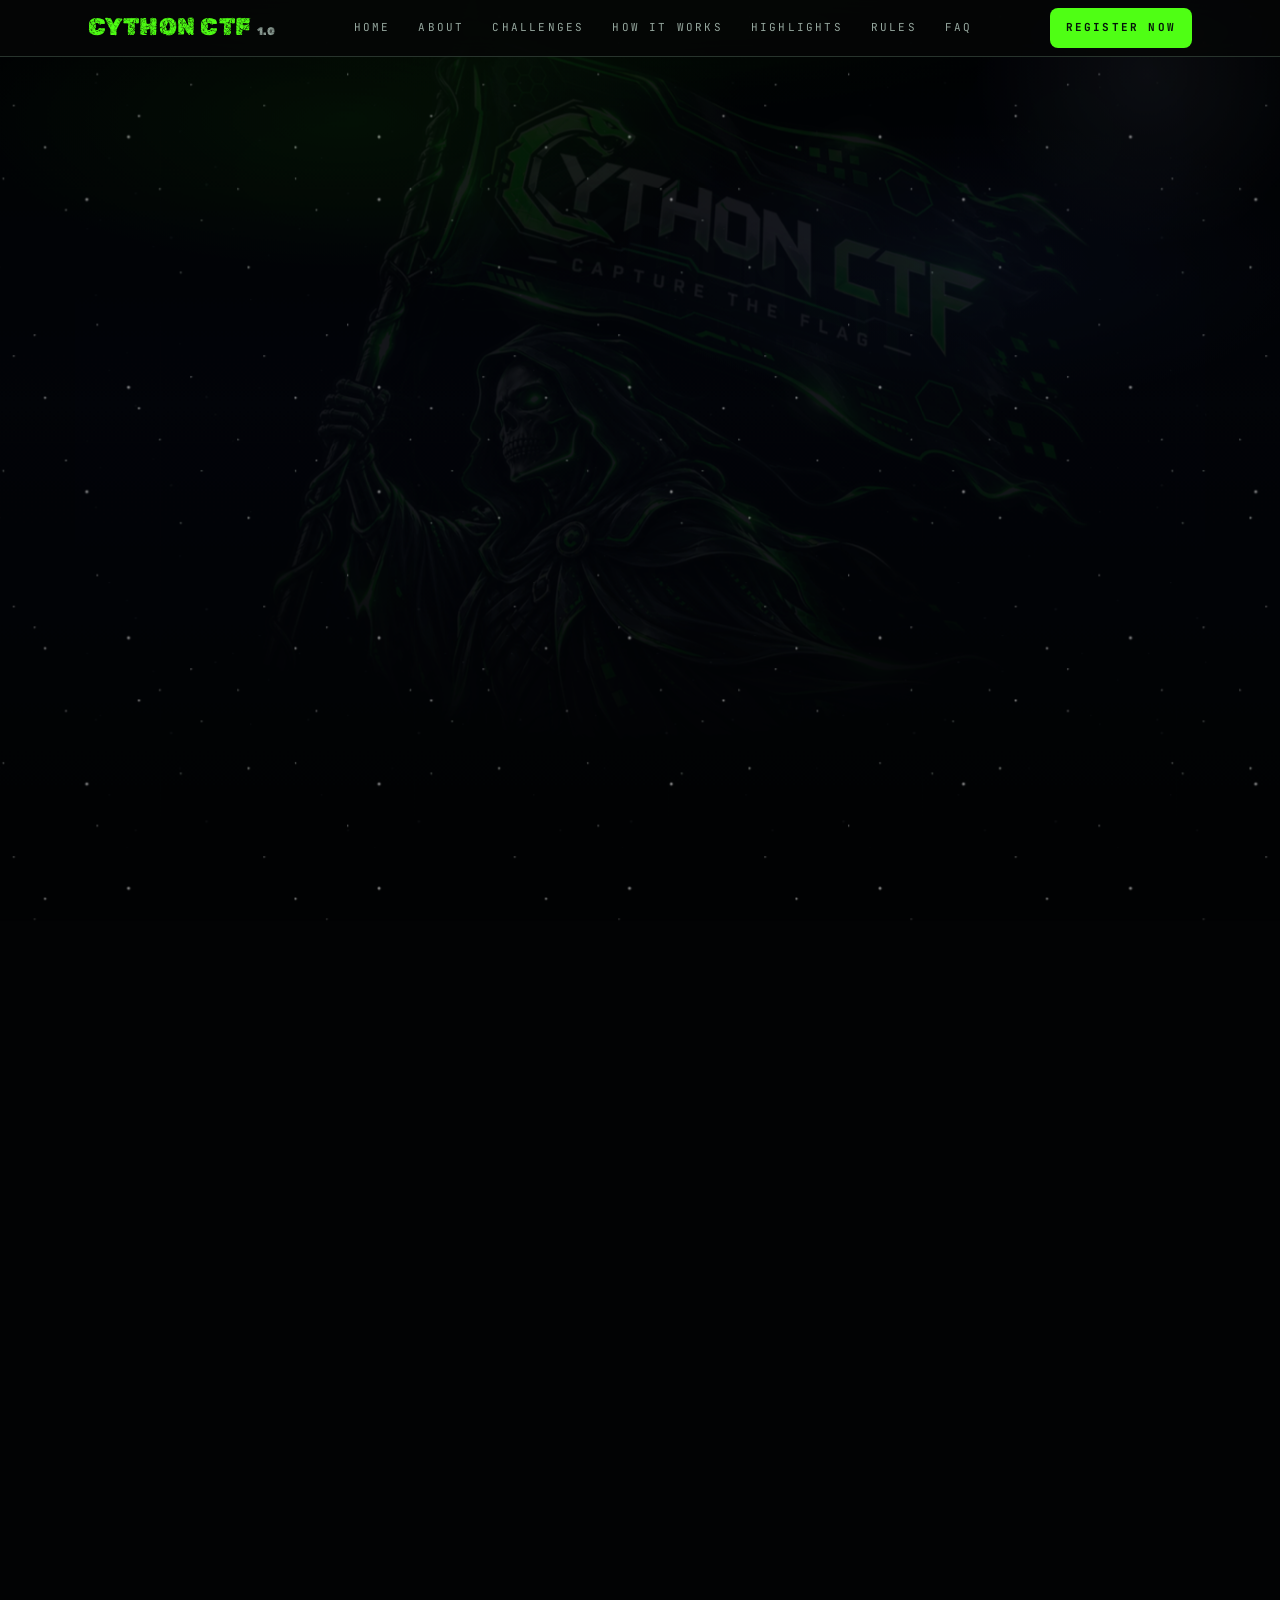
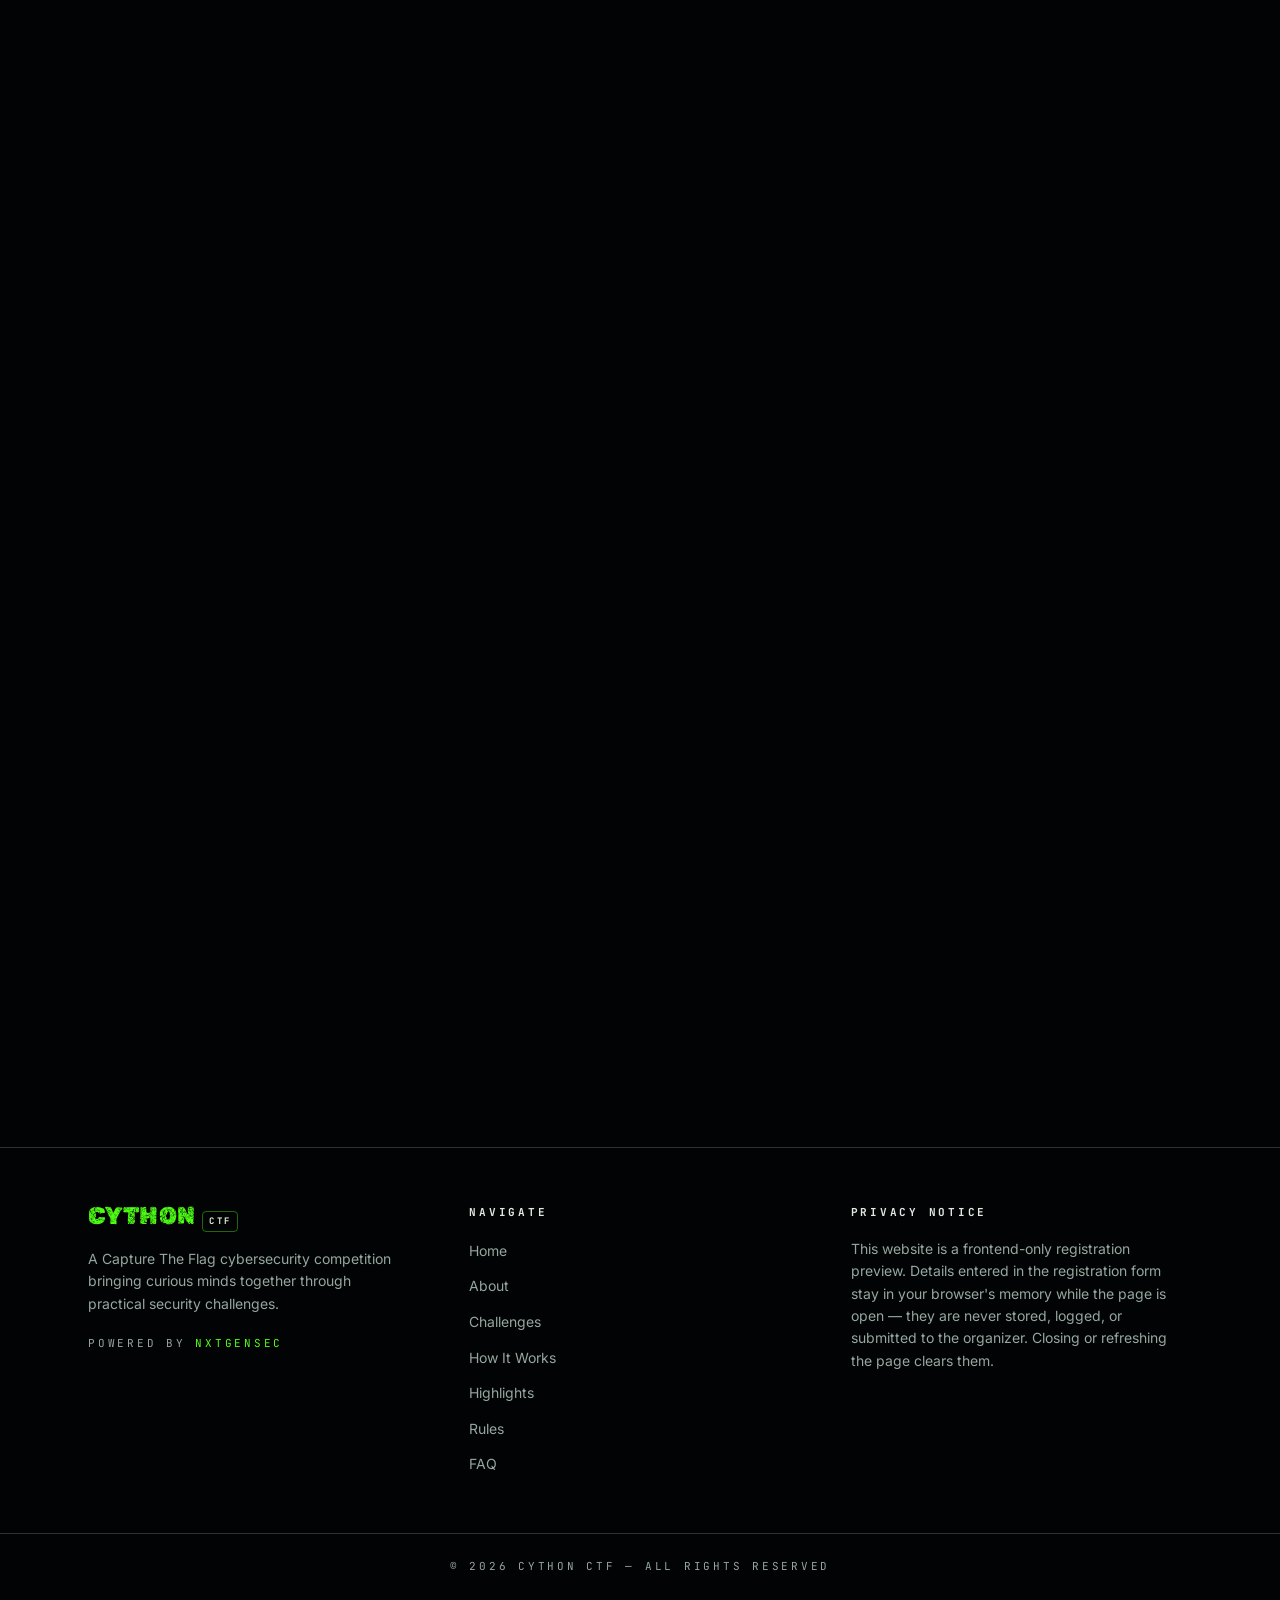
==== commit a6e84af9: "brand: display-font logo with subscript 1.0; status pills in display font" ====
--- a/index.html
+++ b/index.html
@@ -17,7 +17,7 @@
 <header class="site-header" id="top">
 <div class="header-inner">
 <div style="display:flex;align-items:center;gap:.5rem">
-<a class="logo logo-stacked" href="#top" aria-label="CYTHON CTF — back to top"><span class="logo-line"><span class="logo-main">CYTHON</span><span class="logo-badge">CTF</span></span><span class="logo-ver">1.0</span></a>
+<a class="logo logo-inline" href="#top" aria-label="CYTHON CTF — back to top"><span class="logo-main">CYTHON CTF</span><sub class="logo-sub">1.0</sub></a>
 </div>
 <nav class="nav-primary" aria-label="Primary">
 <a href="#top">Home</a><a href="#about">About</a><a href="#challenges">Challenges</a><a href="#how-it-works">How It Works</a><a href="#highlights">Highlights</a><a href="#rules">Rules</a><a href="#faq">FAQ</a>
--- a/styles.css
+++ b/styles.css
@@ -51,7 +51,7 @@
     linear-gradient(#010204,#03060b 45%,#020304);
   background-size:240px 240px,240px 240px,240px 240px,240px 240px,240px 240px,240px 240px,240px 240px,240px 240px,240px 240px,240px 240px,auto,auto,auto;
 }
-.bg-logo{position:absolute;inset:0;background:url("bg.png") center 6%/min(880px,118vw) no-repeat;opacity:.32;mix-blend-mode:screen;-webkit-mask-image:radial-gradient(ellipse 62% 55% at 50% 38%,#000 52%,transparent 78%);mask-image:radial-gradient(ellipse 62% 55% at 50% 38%,#000 52%,transparent 78%)}
+.bg-logo{position:absolute;inset:0;background:url("bg.png") center 6%/min(880px,118vw) no-repeat;opacity:.1;mix-blend-mode:screen;-webkit-mask-image:radial-gradient(ellipse 62% 55% at 50% 38%,#000 52%,transparent 78%);mask-image:radial-gradient(ellipse 62% 55% at 50% 38%,#000 52%,transparent 78%)}
 body>header,body>main,body>footer{position:relative;z-index:1}
 /* Sky motion: twinkling star layer + slow aurora drift */
 .sky::before{content:"";position:absolute;inset:-5%;background:
@@ -97,6 +97,8 @@
 }
 @media(min-width:640px){.header-inner{padding:0 1.5rem}}
 .logo{display:inline-flex;align-items:baseline;gap:.375rem}
+.logo-inline{align-items:baseline;gap:.3rem}
+.logo-sub{font-family:var(--font-display);font-size:.68rem;letter-spacing:.08em;color:hsl(var(--muted-foreground))}
 .logo-stacked{flex-direction:column;align-items:flex-start;gap:1px;line-height:1.15}
 .logo-line{display:inline-flex;align-items:center;gap:.375rem}
 .logo-ver{font-family:var(--font-mono);font-size:9px;letter-spacing:.32em;color:hsl(var(--muted-foreground))}
@@ -108,6 +110,8 @@
 @media(min-width:768px){.nav-primary{display:flex}}
 .nav-primary a{font-family:var(--font-mono);font-size:11px;text-transform:uppercase;letter-spacing:.2em;color:hsl(var(--muted-foreground))}
 .nav-primary a:hover{color:hsl(var(--primary))}
+@media(max-width:1100px) and (min-width:768px){.nav-primary{gap:1rem}.nav-primary a{font-size:10px;letter-spacing:.12em}.btn-primary{padding:0 .75rem}}
+@media(max-width:400px){.header-inner{padding:0 .75rem}.logo-main{font-size:1.2rem}}
 .btn{display:inline-flex;align-items:center;justify-content:center;gap:.5rem;border-radius:.5rem;font-family:var(--font-mono);font-weight:700;text-transform:uppercase;letter-spacing:.2em;cursor:pointer;border:0}
 .btn-primary{background:hsl(var(--primary));color:#04140a;height:2.5rem;padding:0 1rem;font-size:11px}
 .btn-primary:hover{background:#54ff3c}
--- a/hero.css
+++ b/hero.css
@@ -17,8 +17,8 @@
 .hx-status{display:flex;align-items:center;justify-content:center;gap:.6rem;margin-top:1rem;flex-wrap:wrap}
 .hx-dot{height:.5rem;width:.5rem;border-radius:9999px;background:#39FF14;animation:hx-pulse 2s ease-in-out infinite}
 @keyframes hx-pulse{0%,100%{opacity:1}50%{opacity:.35}}
-.hx-status-text{font-family:"JetBrains Mono",monospace;font-size:11px;letter-spacing:.25em;text-transform:uppercase;color:#E1EAE2;border:1px solid #28342B;background:#0D120F;border-radius:9999px;padding:.45rem .9rem}
-.hx-duration{font-family:"JetBrains Mono",monospace;font-size:11px;letter-spacing:.25em;color:#050706;background:#39FF14;border-radius:9999px;padding:.45rem .9rem;font-weight:700}
+.hx-status-text{font-family:var(--font-display);font-size:12px;letter-spacing:.18em;text-transform:uppercase;color:#E1EAE2;border:1px solid #28342B;background:#0D120F;border-radius:9999px;padding:.45rem .9rem}
+.hx-duration{font-family:var(--font-display);font-size:12px;letter-spacing:.18em;color:#050706;background:#39FF14;border-radius:9999px;padding:.45rem .9rem;font-weight:700}
 .hx-h1{margin:1.25rem 0 0;font-family:var(--font-display);font-weight:400;text-transform:uppercase;line-height:1.12;letter-spacing:.01em;font-size:clamp(2.1rem,6vw,3.6rem);color:#E1EAE2}
 .hx-h1 span{color:#39FF14}
 .hx-h1 .hx-l1,.hx-h1 .hx-l2{display:block}
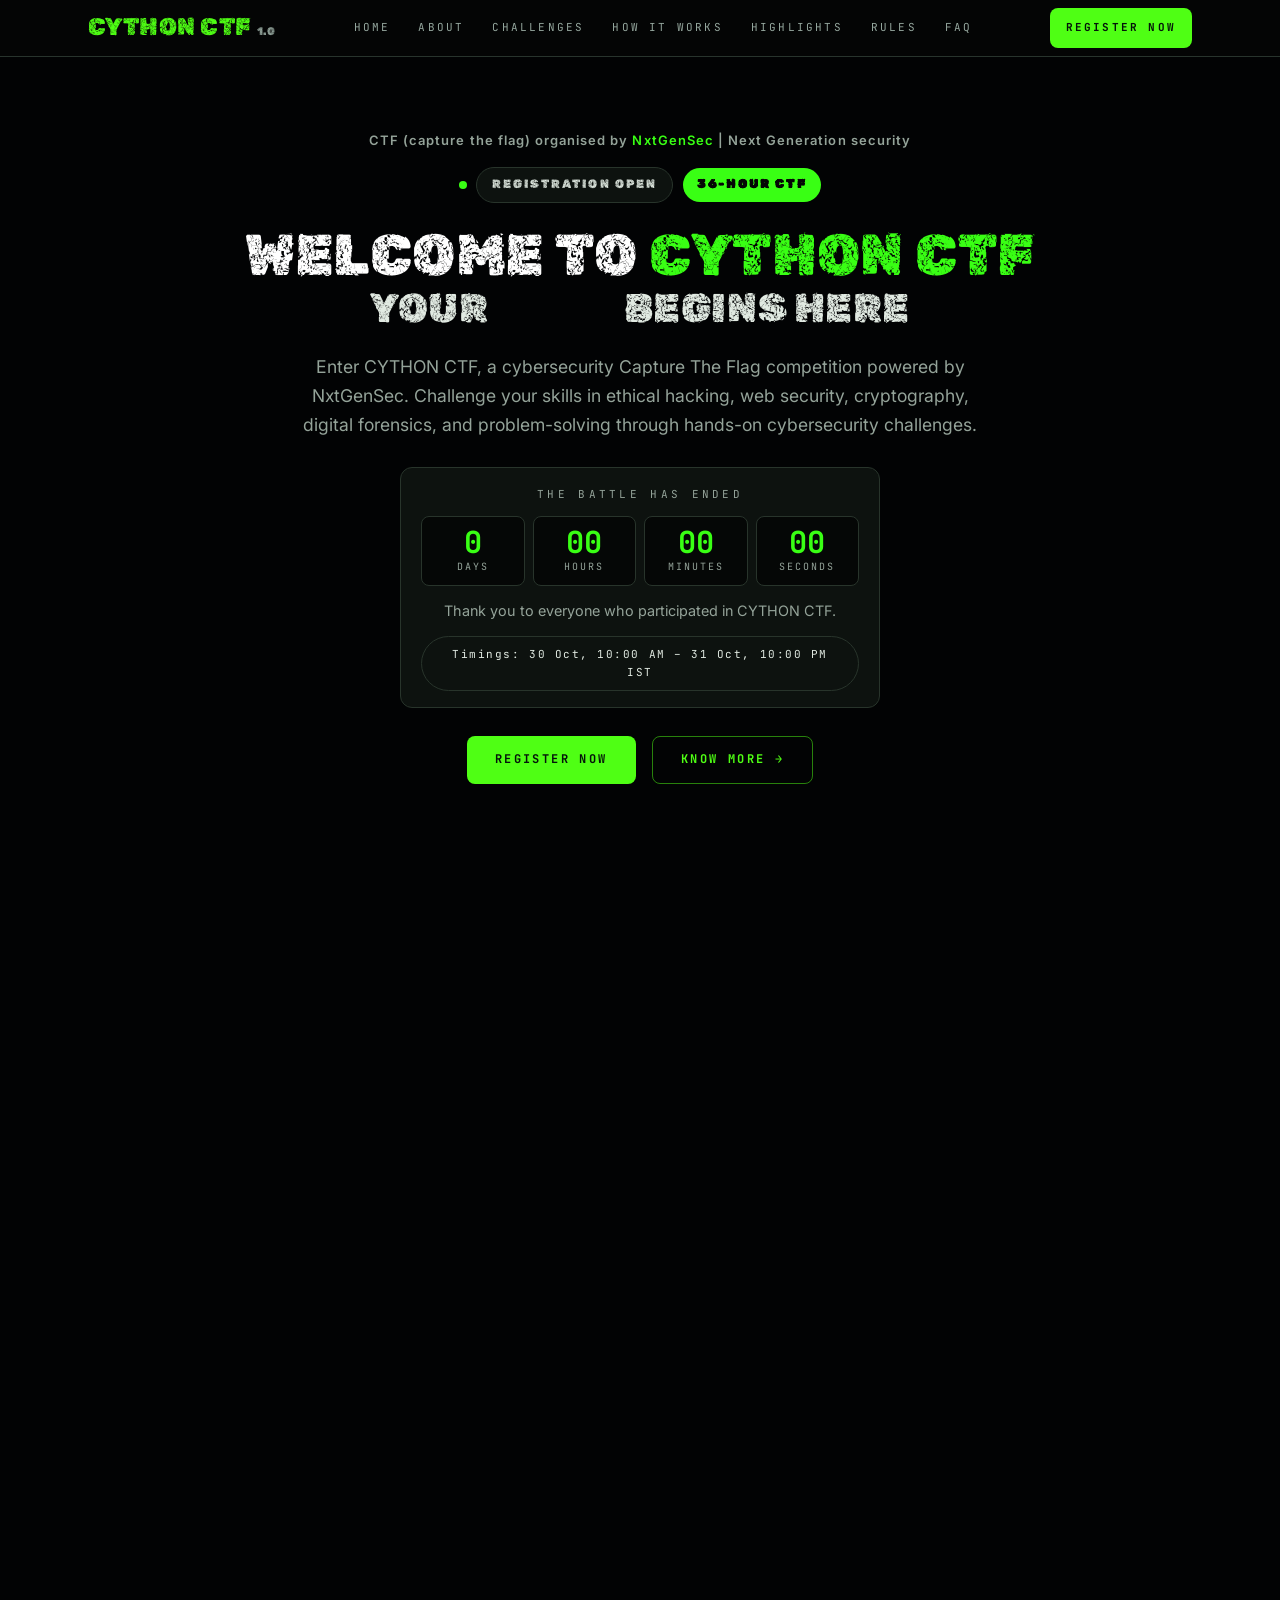
==== commit 8656f713: "remove starfield sky, motion and bg art for a clean professional finish" ====
--- a/index.html
+++ b/index.html
@@ -13,7 +13,6 @@
 <link rel="stylesheet" href="hero.css">
 </head>
 <body>
-<div class="sky" aria-hidden="true"><div class="bg-logo"></div></div>
 <header class="site-header" id="top">
 <div class="header-inner">
 <div style="display:flex;align-items:center;gap:.5rem">
--- a/styles.css
+++ b/styles.css
@@ -34,41 +34,6 @@
   line-height:1.6;
   -webkit-font-smoothing:antialiased;
 }
-.sky{position:fixed;inset:0;z-index:0;pointer-events:none;
-  background-image:
-    radial-gradient(1.5px 1.5px at 25px 35px,#e8f0e8,transparent),
-    radial-gradient(1px 1px at 120px 90px,#fff,transparent),
-    radial-gradient(1px 1px at 200px 40px,#cfe0d2,transparent),
-    radial-gradient(1.5px 1.5px at 70px 160px,#fff,transparent),
-    radial-gradient(1px 1px at 180px 200px,#e8f0e8,transparent),
-    radial-gradient(1px 1px at 40px 120px,#fff,transparent),
-    radial-gradient(2px 2px at 150px 150px,#fff,transparent),
-    radial-gradient(1px 1px at 220px 230px,#cfe0d2,transparent),
-    radial-gradient(1px 1px at 90px 220px,#fff,transparent),
-    radial-gradient(1px 1px at 15px 200px,#e8f0e8,transparent),
-    radial-gradient(ellipse 55% 28% at 50% -5%,rgba(57,255,20,.08),transparent 70%),
-    radial-gradient(circle 240px at 88% 10%,rgba(200,220,255,.07),transparent 70%),
-    linear-gradient(#010204,#03060b 45%,#020304);
-  background-size:240px 240px,240px 240px,240px 240px,240px 240px,240px 240px,240px 240px,240px 240px,240px 240px,240px 240px,240px 240px,auto,auto,auto;
-}
-.bg-logo{position:absolute;inset:0;background:url("bg.png") center 6%/min(880px,118vw) no-repeat;opacity:.1;mix-blend-mode:screen;-webkit-mask-image:radial-gradient(ellipse 62% 55% at 50% 38%,#000 52%,transparent 78%);mask-image:radial-gradient(ellipse 62% 55% at 50% 38%,#000 52%,transparent 78%)}
-body>header,body>main,body>footer{position:relative;z-index:1}
-/* Sky motion: twinkling star layer + slow aurora drift */
-.sky::before{content:"";position:absolute;inset:-5%;background:
-    radial-gradient(ellipse 40% 22% at 30% 18%,rgba(57,255,20,.07),transparent 70%),
-    radial-gradient(ellipse 35% 20% at 72% 32%,rgba(90,130,255,.06),transparent 70%);
-  animation:sky-drift 26s ease-in-out infinite alternate}
-.sky::after{content:"";position:absolute;inset:0;background-image:
-    radial-gradient(1px 1px at 60px 60px,#fff,transparent),
-    radial-gradient(1.5px 1.5px at 160px 130px,#fff,transparent),
-    radial-gradient(1px 1px at 30px 190px,#e8f0e8,transparent),
-    radial-gradient(1px 1px at 210px 100px,#fff,transparent),
-    radial-gradient(2px 2px at 110px 210px,#fff,transparent);
-  background-size:280px 280px,280px 280px,280px 280px,280px 280px,280px 280px;
-  animation:sky-twinkle 3.5s ease-in-out infinite alternate}
-@keyframes sky-drift{from{transform:translate3d(-2%,0,0)}to{transform:translate3d(2%,-1%,0)}}
-@keyframes sky-twinkle{from{opacity:.35}to{opacity:.9}}
-@media (prefers-reduced-motion:reduce){.sky::before{animation:none}}
 a{color:inherit;text-decoration:none}
 .font-display{font-family:var(--font-display)}
 .font-heading{font-family:var(--font-heading)}
--- a/hero.css
+++ b/hero.css
@@ -25,7 +25,8 @@
 .hx-h1 .hx-l1{color:#fff}
 .hx-h1 .hx-brand{color:#39FF14}
 @media(min-width:640px){.hx-h1 .hx-l1,.hx-h1 .hx-l2{white-space:nowrap}}
-.hx-h1 .hx-l2{white-space:nowrap}
+.hx-h1 .hx-l2{white-space:nowrap;font-size:2.5rem}
+@media(max-width:700px){.hx-h1 .hx-l2{font-size:1.65rem}}
 .hx-h1 .hx-your{color:#E1EAE2}
 .hx-h1 .hx-word{display:inline-block;color:#39FF14;transition:opacity .3s ease}
 .hx-word.is-out{opacity:0}
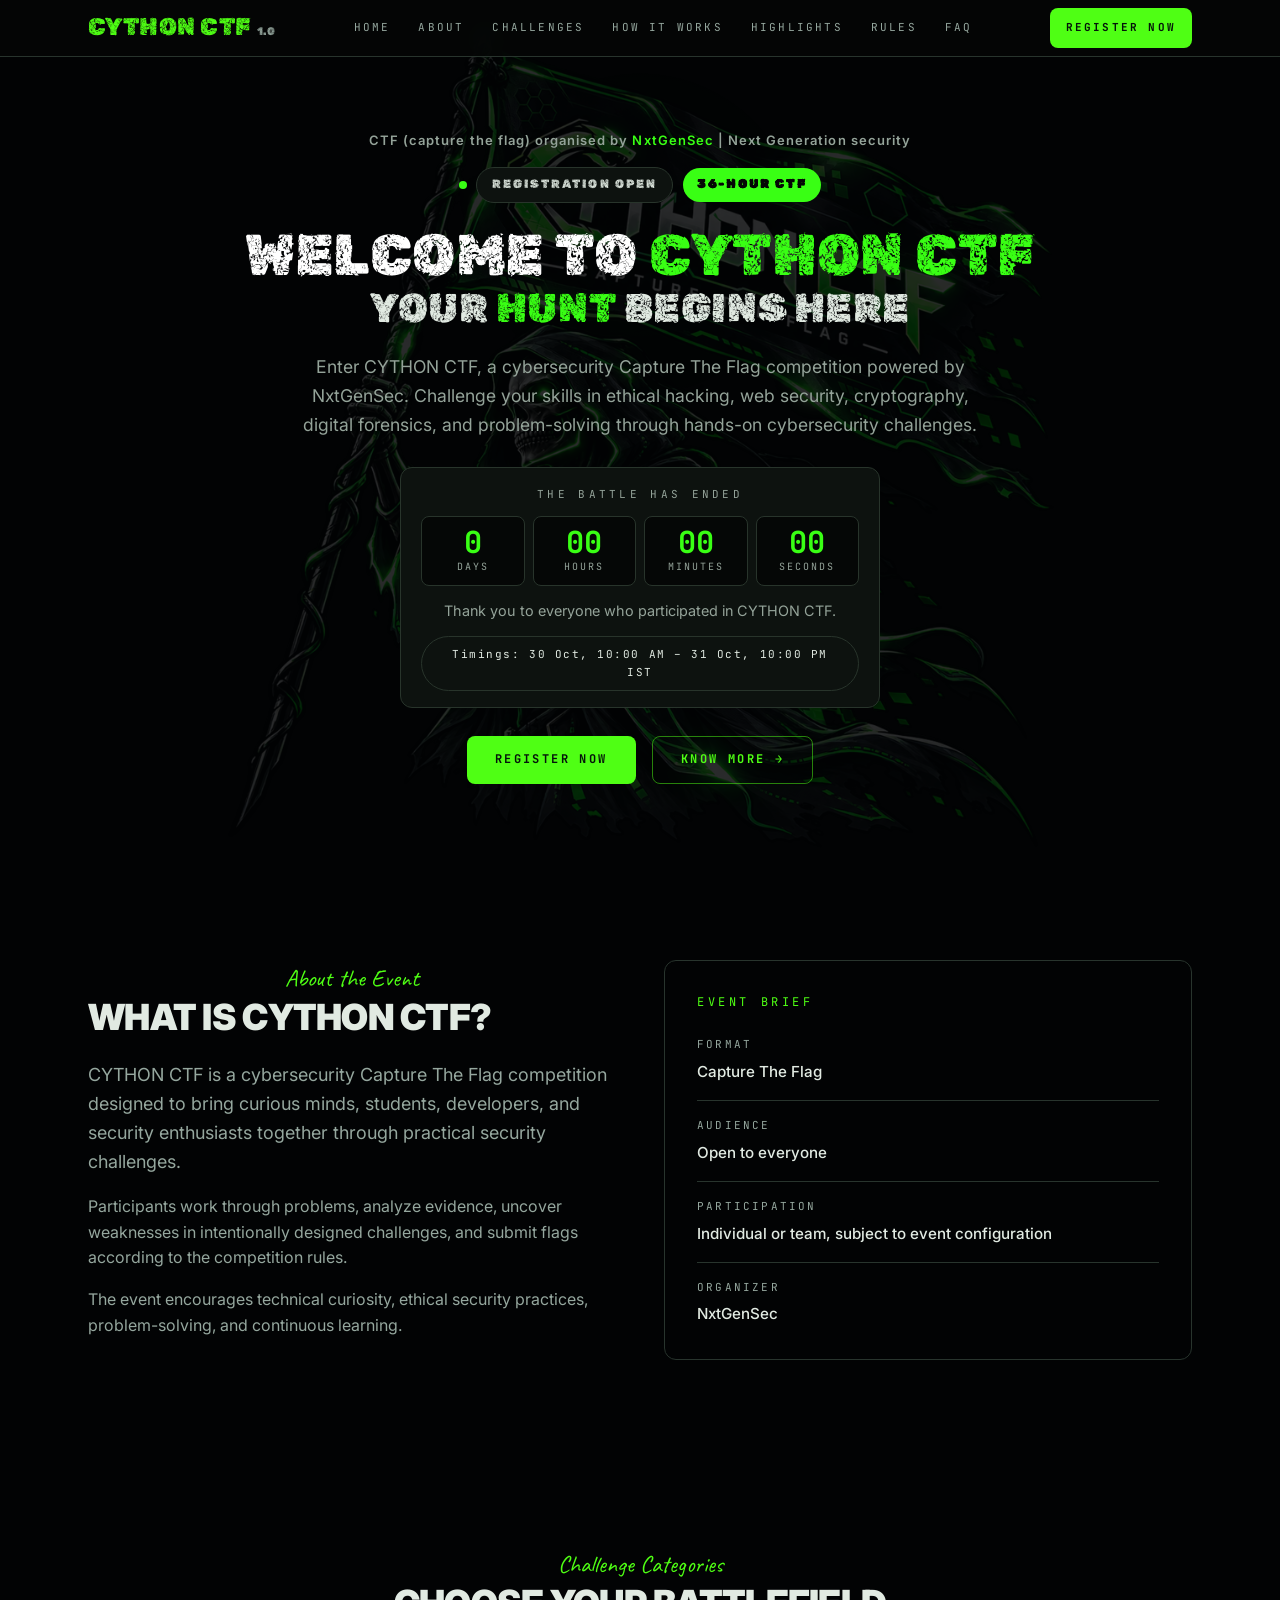
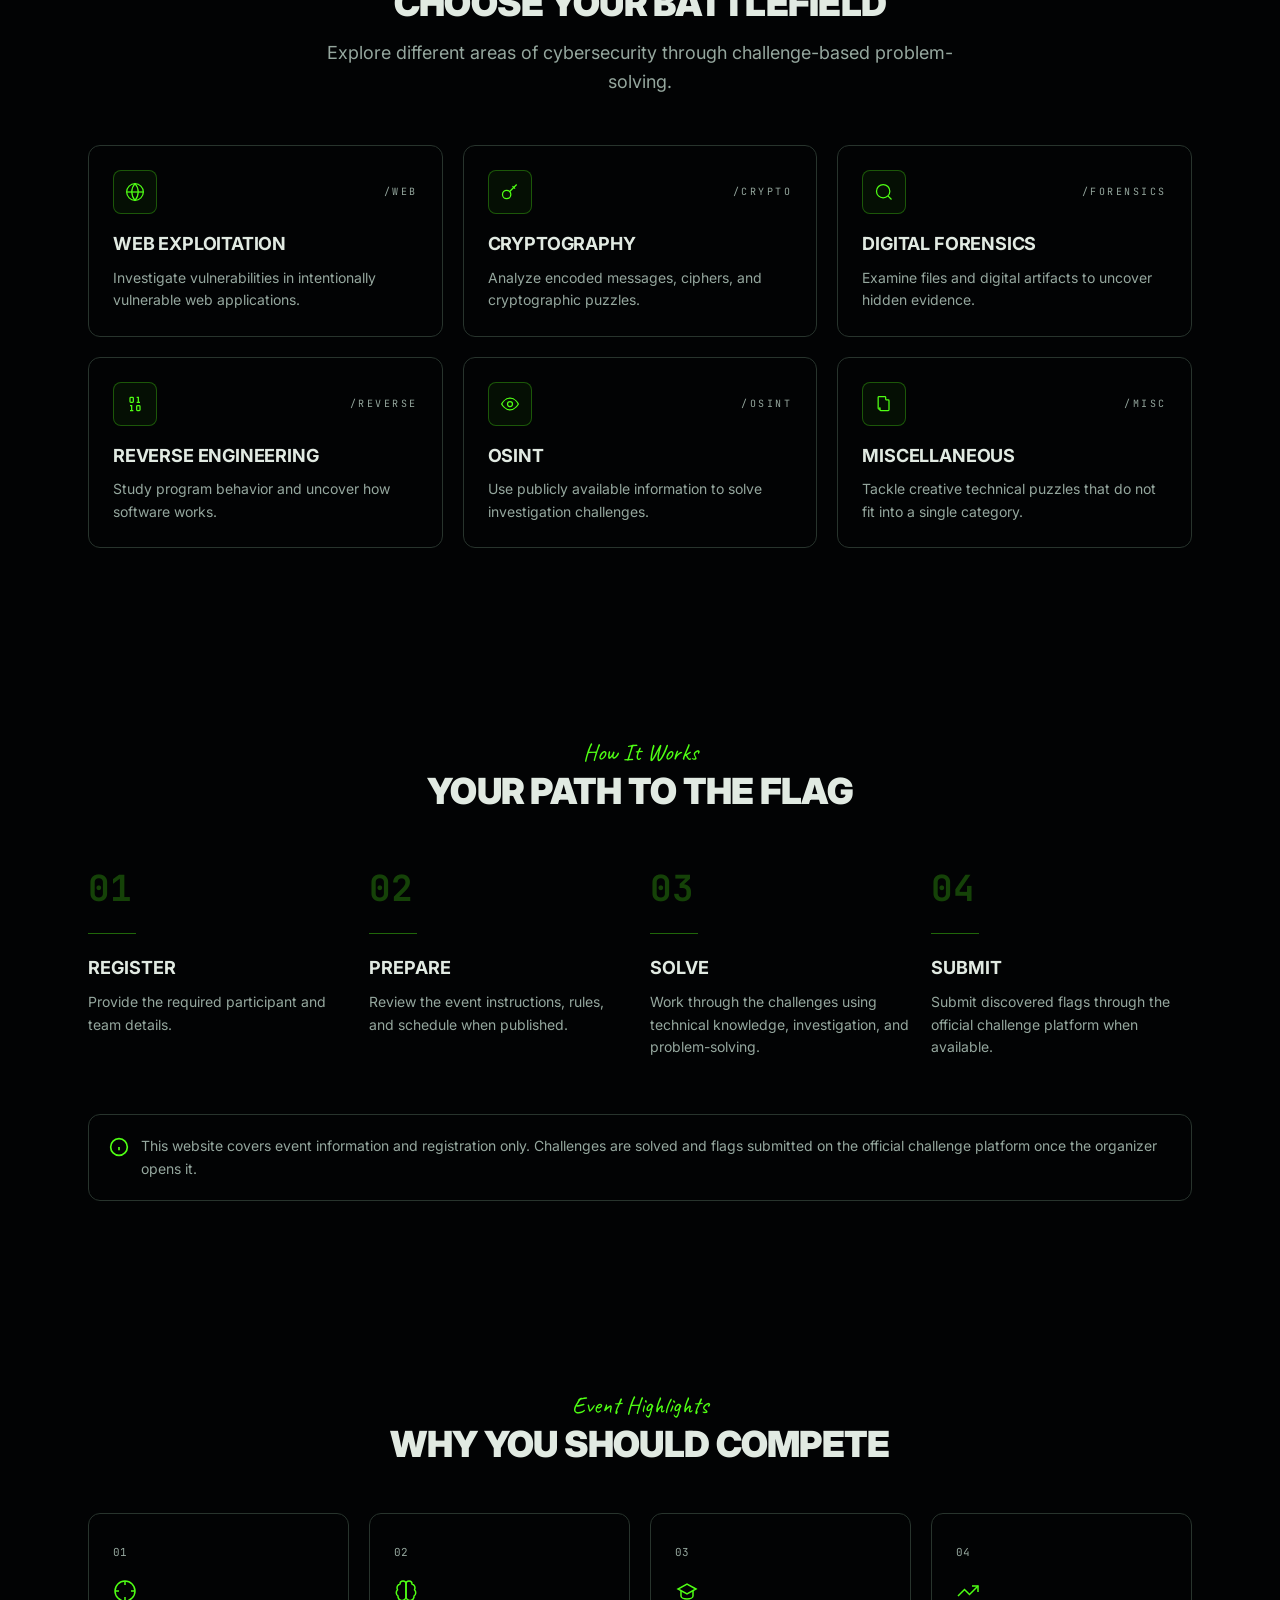
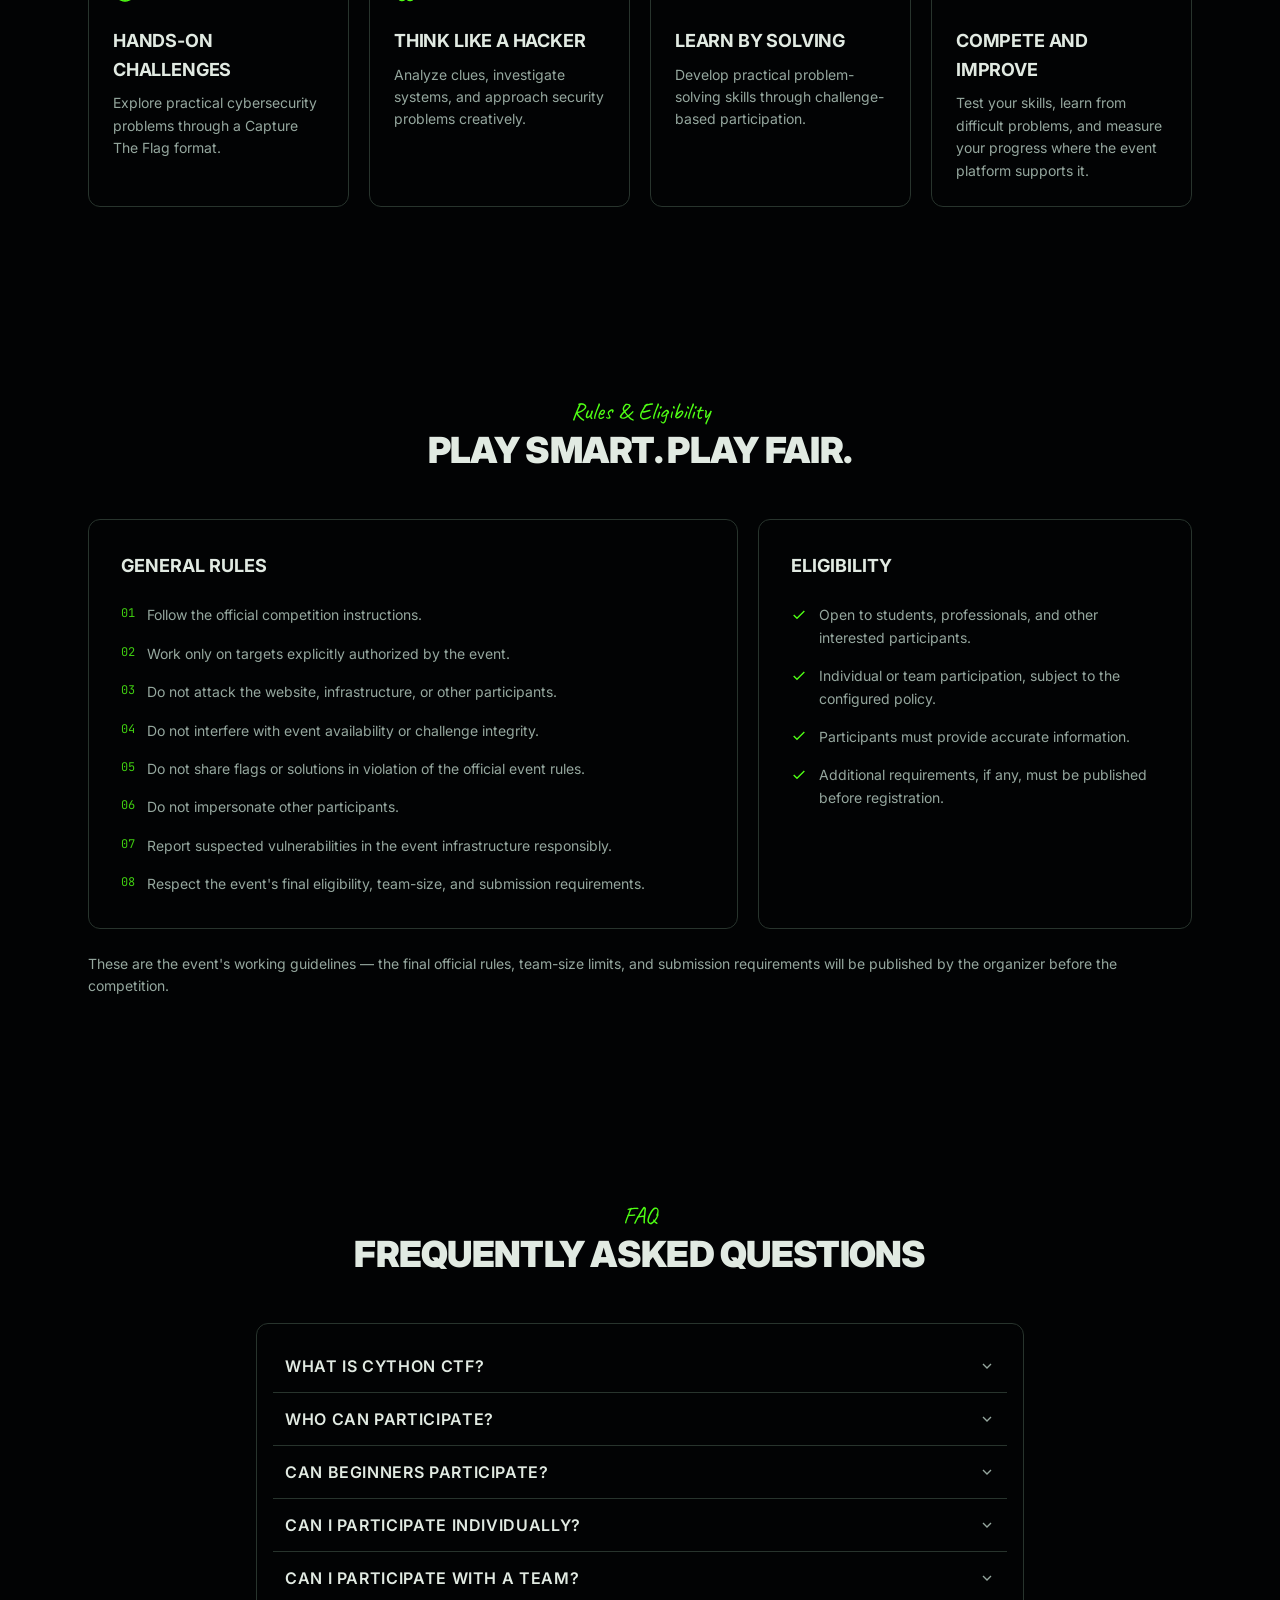
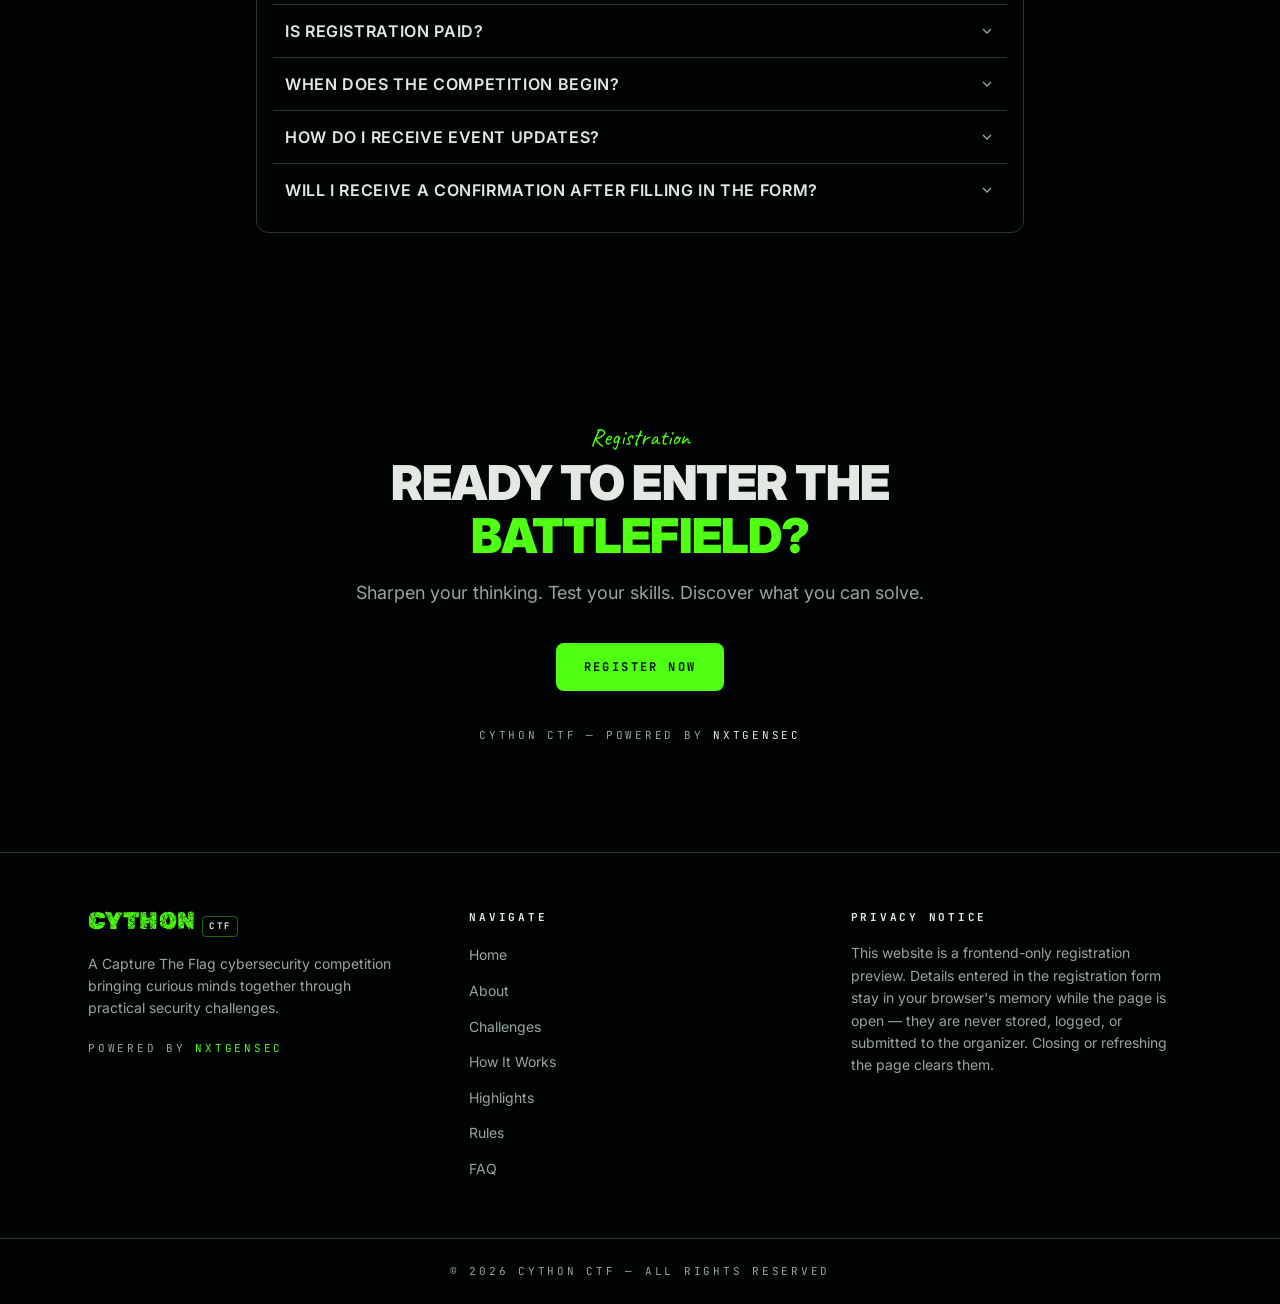
==== commit 815e94a7: "bg: static emblem with soft glow, no motion; drop lazy-render that caused flicker" ====
--- a/index.html
+++ b/index.html
@@ -13,6 +13,7 @@
 <link rel="stylesheet" href="hero.css">
 </head>
 <body>
+<div class="bg-static" aria-hidden="true"></div>
 <header class="site-header" id="top">
 <div class="header-inner">
 <div style="display:flex;align-items:center;gap:.5rem">
--- a/styles.css
+++ b/styles.css
@@ -24,7 +24,6 @@
 html{scroll-behavior:smooth}
 :focus-visible{outline:2px solid hsl(var(--primary));outline-offset:3px}
 a,button{-webkit-tap-highlight-color:transparent}
-main>section{content-visibility:auto;contain-intrinsic-size:auto 700px}
 body{
   margin:0;
   overflow-x:clip;
@@ -34,6 +33,8 @@
   line-height:1.6;
   -webkit-font-smoothing:antialiased;
 }
+.bg-static{position:fixed;inset:0;z-index:0;pointer-events:none;background:url("bg.png") center 18%/min(840px,115vw) no-repeat,radial-gradient(circle 320px at 50% 26%,rgba(57,255,20,.09),transparent 70%);opacity:.16}
+body>header,body>main,body>footer{position:relative;z-index:1}
 a{color:inherit;text-decoration:none}
 .font-display{font-family:var(--font-display)}
 .font-heading{font-family:var(--font-heading)}
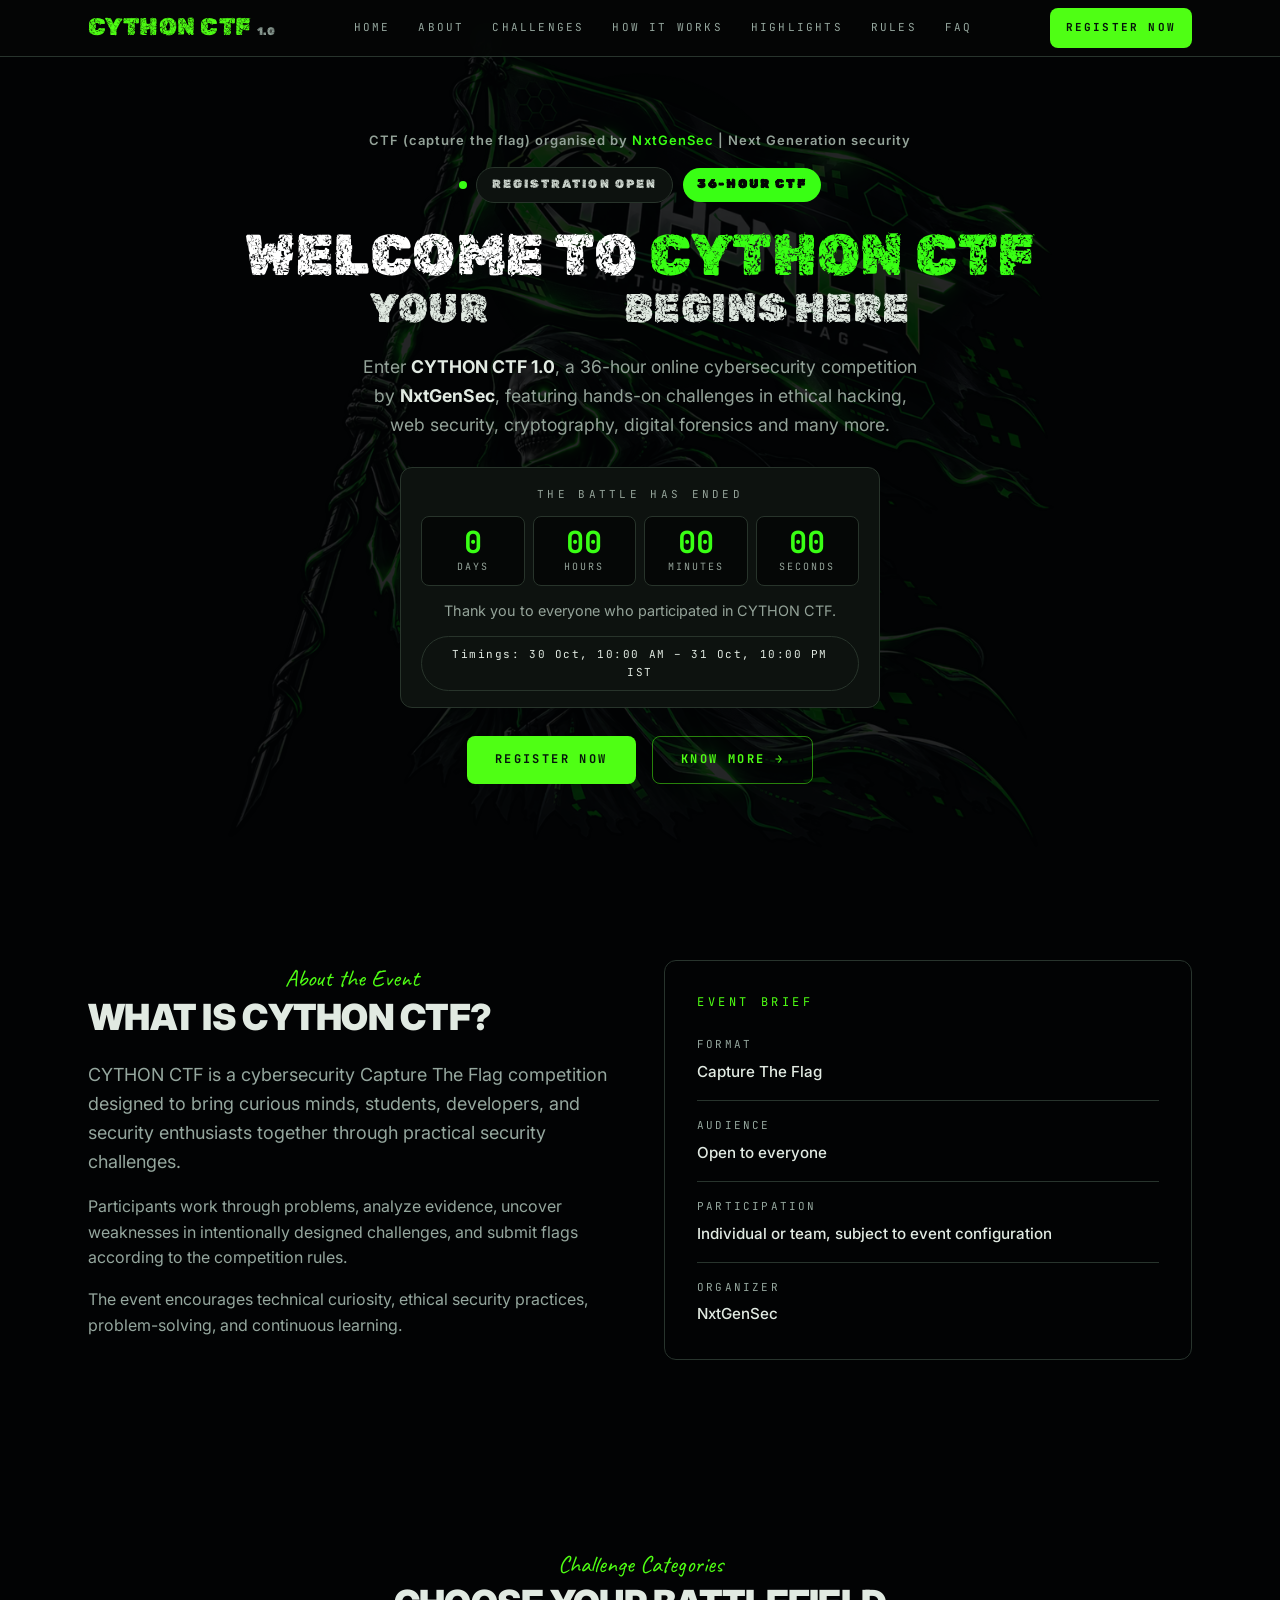
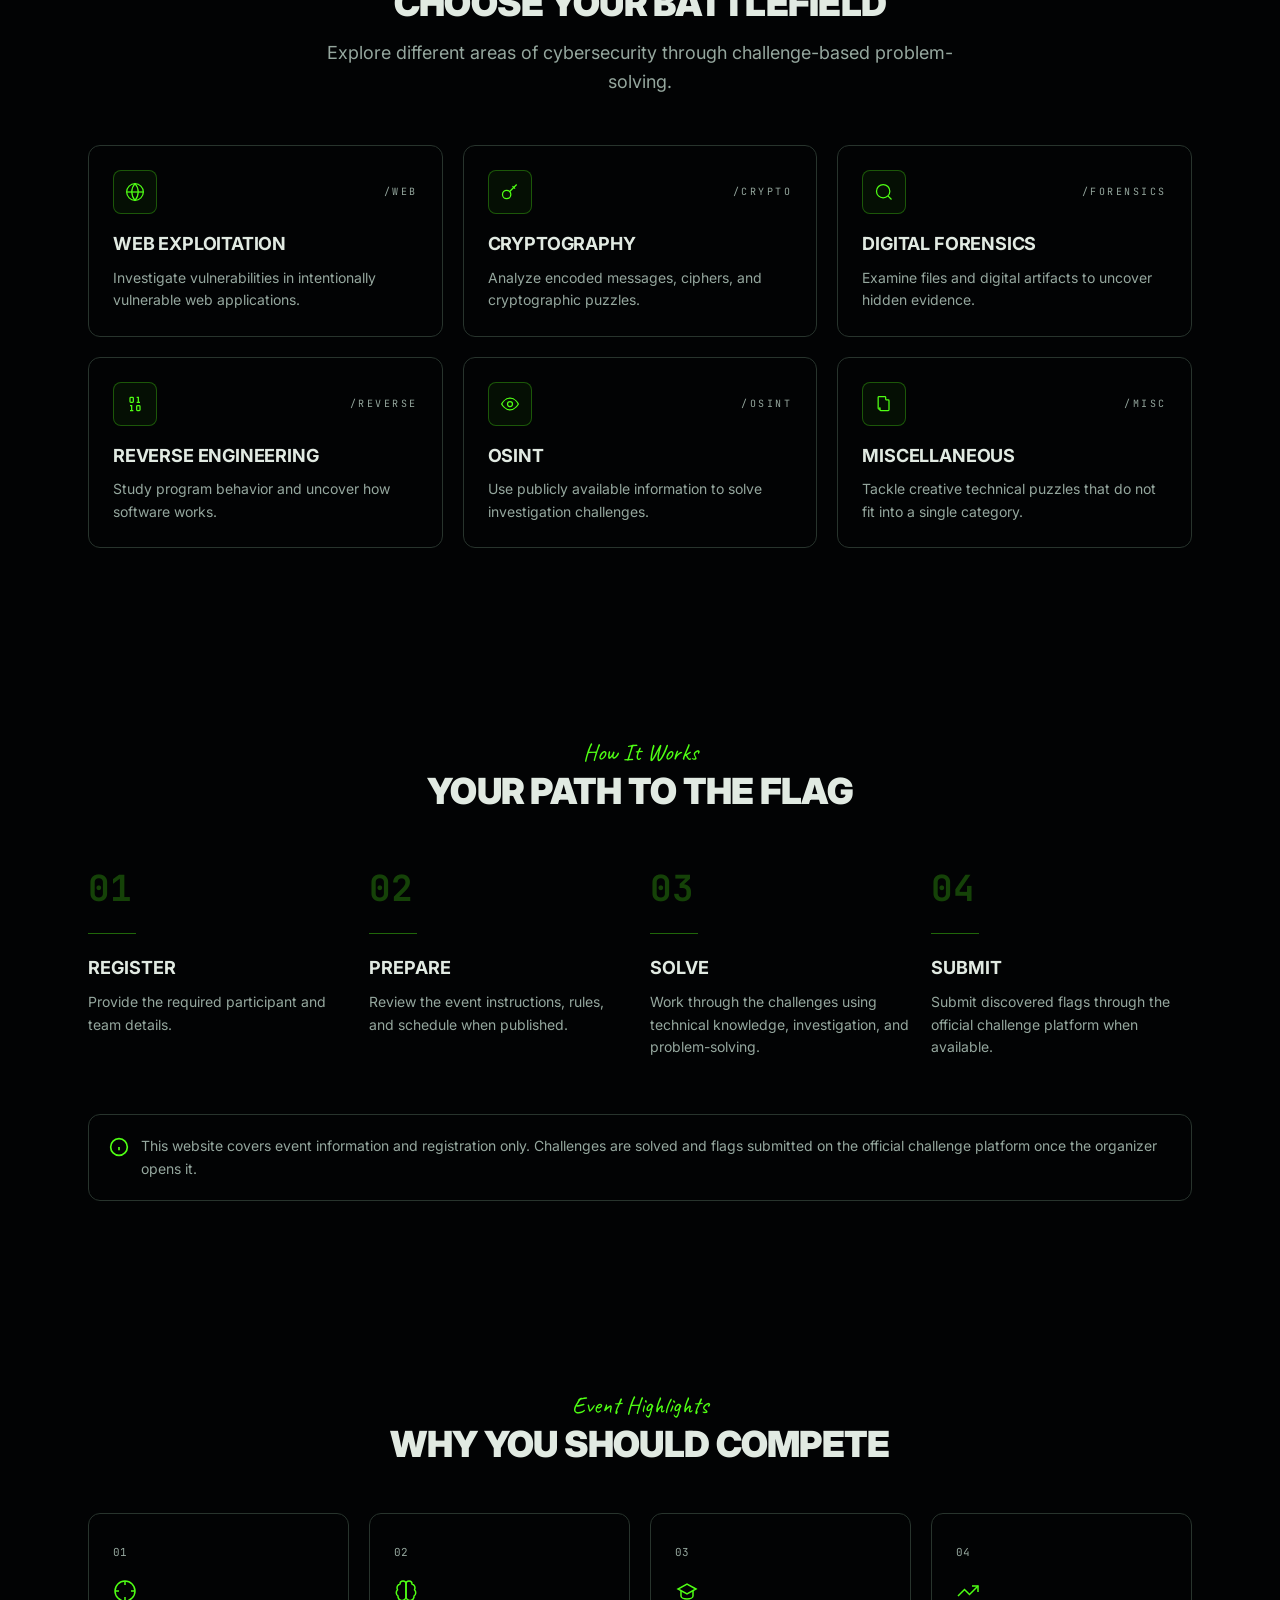
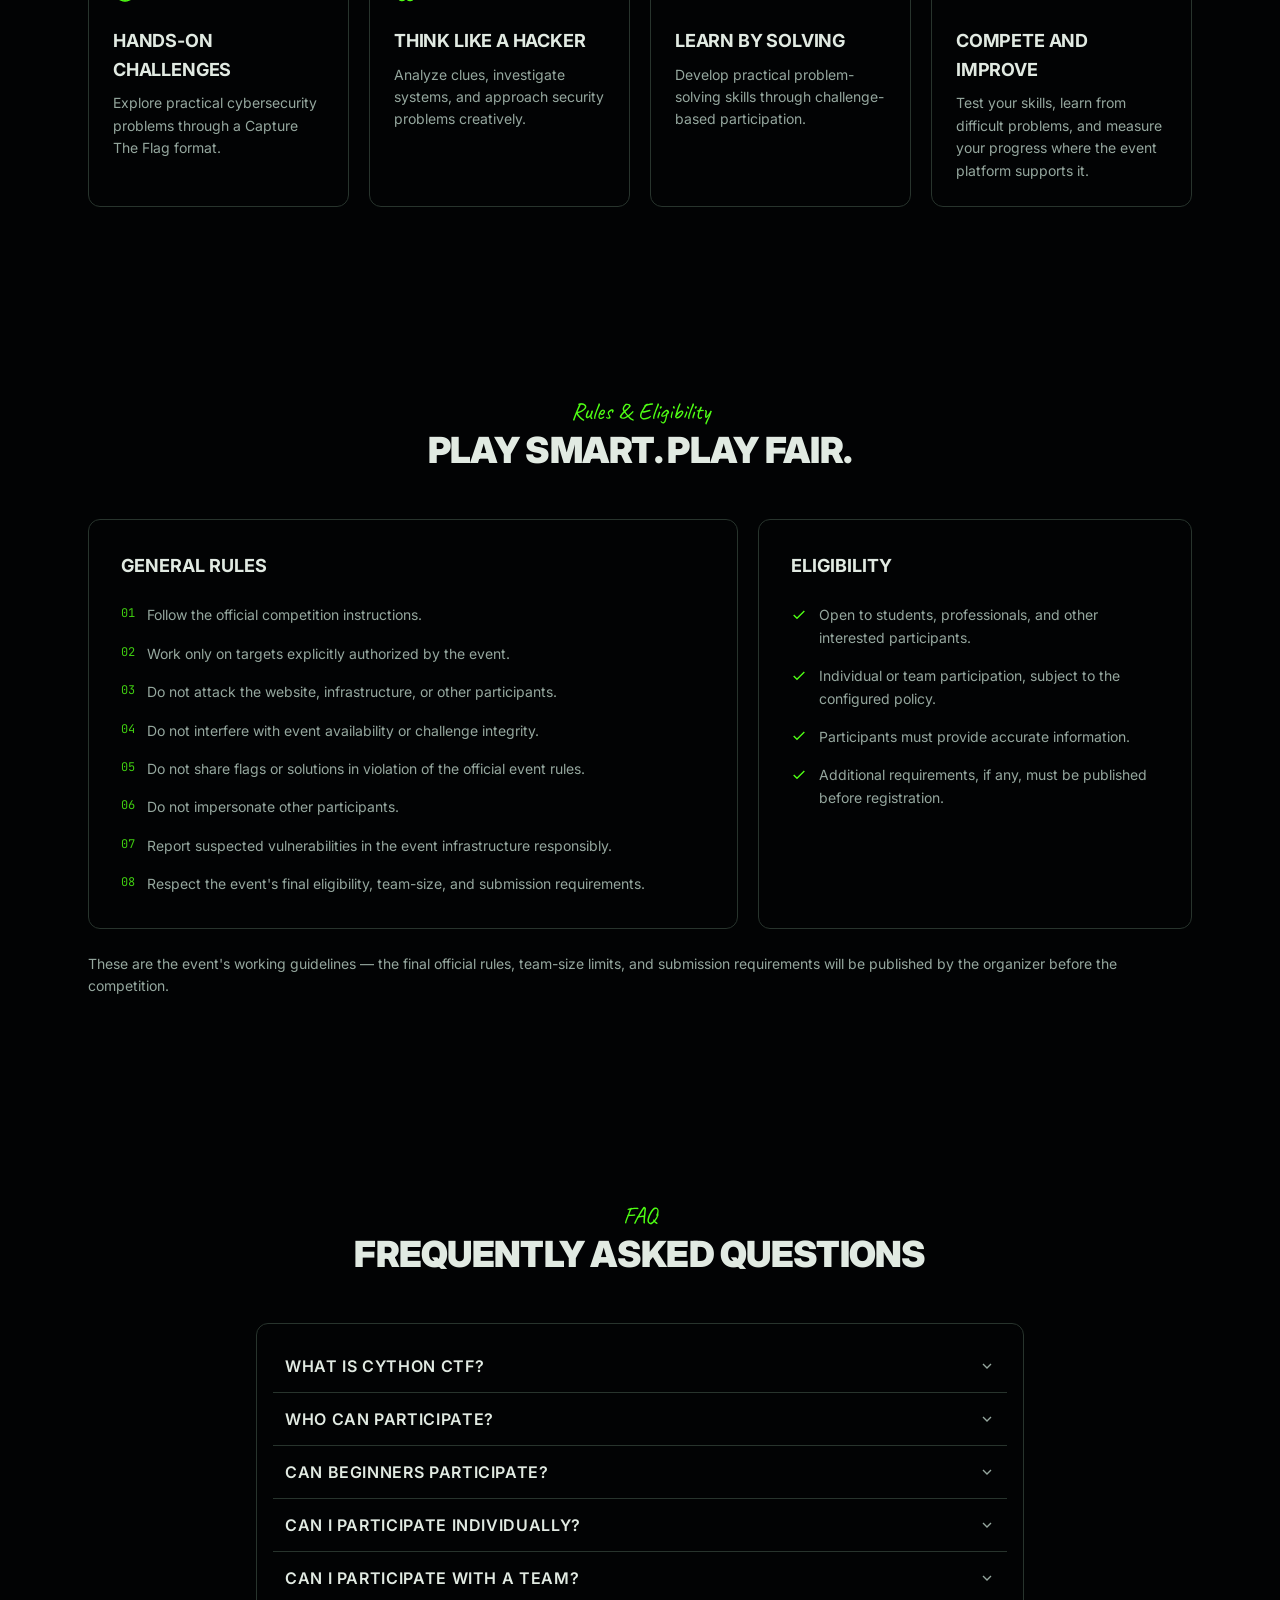
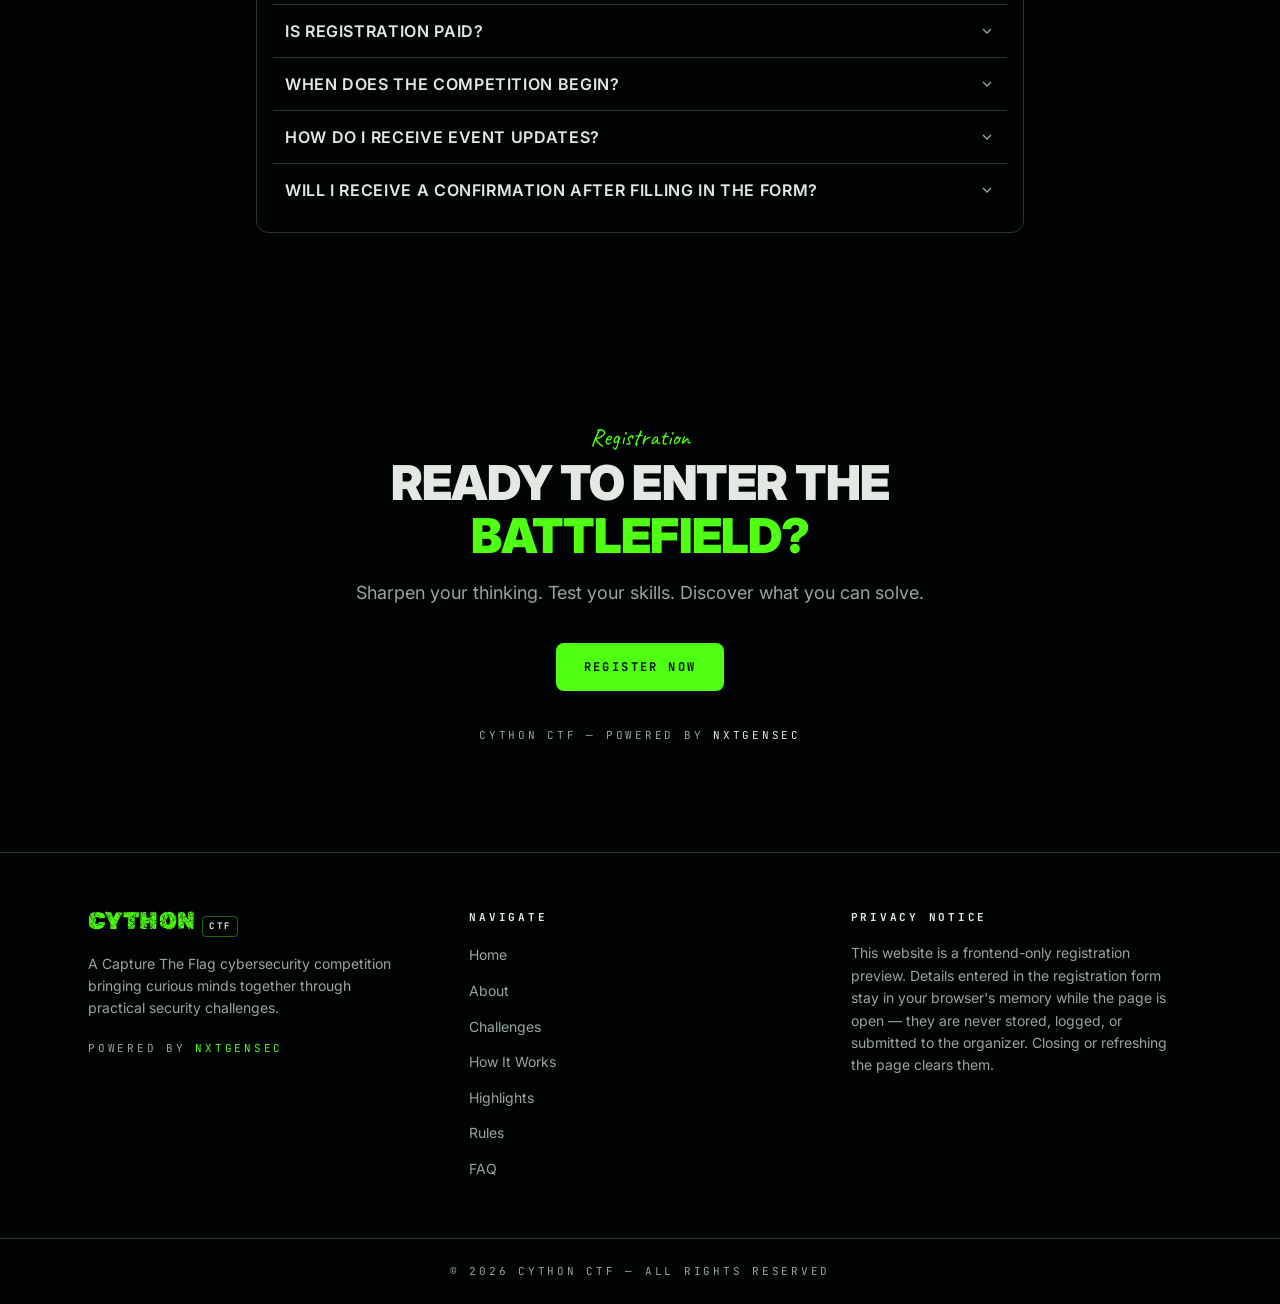
==== commit 6d3ca1f2: "hero: new event description with highlighted names" ====
--- a/index.html
+++ b/index.html
@@ -40,7 +40,7 @@
 <p class="hx-eyebrow">CTF (capture the flag) organised by <span>NxtGenSec</span> | Next Generation security</p>
 <div class="hx-status"><span class="hx-dot" aria-hidden="true"></span><span class="hx-status-text">Registration Open</span><span class="hx-duration">36-HOUR CTF</span></div>
 <h1 class="hx-h1"><span class="hx-l1">Welcome to <span class="hx-brand">CYTHON&nbsp;CTF</span></span><span class="hx-your hx-l2">Your <span class="hx-word" id="hxWord">Hunt</span> begins here</span></h1>
-<p class="hx-desc">Enter CYTHON CTF, a cybersecurity Capture The Flag competition powered by NxtGenSec. Challenge your skills in ethical hacking, web security, cryptography, digital forensics, and problem-solving through hands-on cybersecurity challenges.</p>
+<p class="hx-desc">Enter <strong>CYTHON CTF 1.0</strong>, a 36-hour online cybersecurity competition by <strong>NxtGenSec</strong>, featuring hands-on challenges in ethical hacking, web security, cryptography, digital forensics and many more.</p>
 <div class="hx-timer" role="timer" aria-label="CYTHON CTF event countdown" aria-live="off">
 <p class="hx-timer-label" id="hxState">EVENT STARTS IN</p>
 <div class="hx-cells" id="hxCells" aria-hidden="true">
--- a/styles.css
+++ b/styles.css
@@ -33,7 +33,7 @@
   line-height:1.6;
   -webkit-font-smoothing:antialiased;
 }
-.bg-static{position:fixed;inset:0;z-index:0;pointer-events:none;background:url("bg.png") center 18%/min(840px,115vw) no-repeat,radial-gradient(circle 320px at 50% 26%,rgba(57,255,20,.09),transparent 70%);opacity:.16}
+.bg-static{position:fixed;inset:0;z-index:0;pointer-events:none;background:url("bg.png") center 18%/min(840px,115vw) no-repeat,radial-gradient(circle 320px at 50% 26%,rgba(57,255,20,.09),transparent 70%);opacity:.14}
 body>header,body>main,body>footer{position:relative;z-index:1}
 a{color:inherit;text-decoration:none}
 .font-display{font-family:var(--font-display)}
--- a/hero.css
+++ b/hero.css
@@ -30,6 +30,7 @@
 .hx-h1 .hx-your{color:#E1EAE2}
 .hx-h1 .hx-word{display:inline-block;color:#39FF14;transition:opacity .3s ease}
 .hx-word.is-out{opacity:0}
+.hx-desc strong{color:#E1EAE2}
 .hx-desc{margin:1.25rem auto 0;max-width:44rem;font-size:1.1rem;line-height:1.65;color:#94A399;text-wrap:balance}
 /* Countdown */
 .hx-timer{margin:1.75rem auto 0;max-width:30rem;background:#0D120F;border:1px solid #28342B;border-radius:.75rem;padding:1.1rem 1.25rem 1rem}
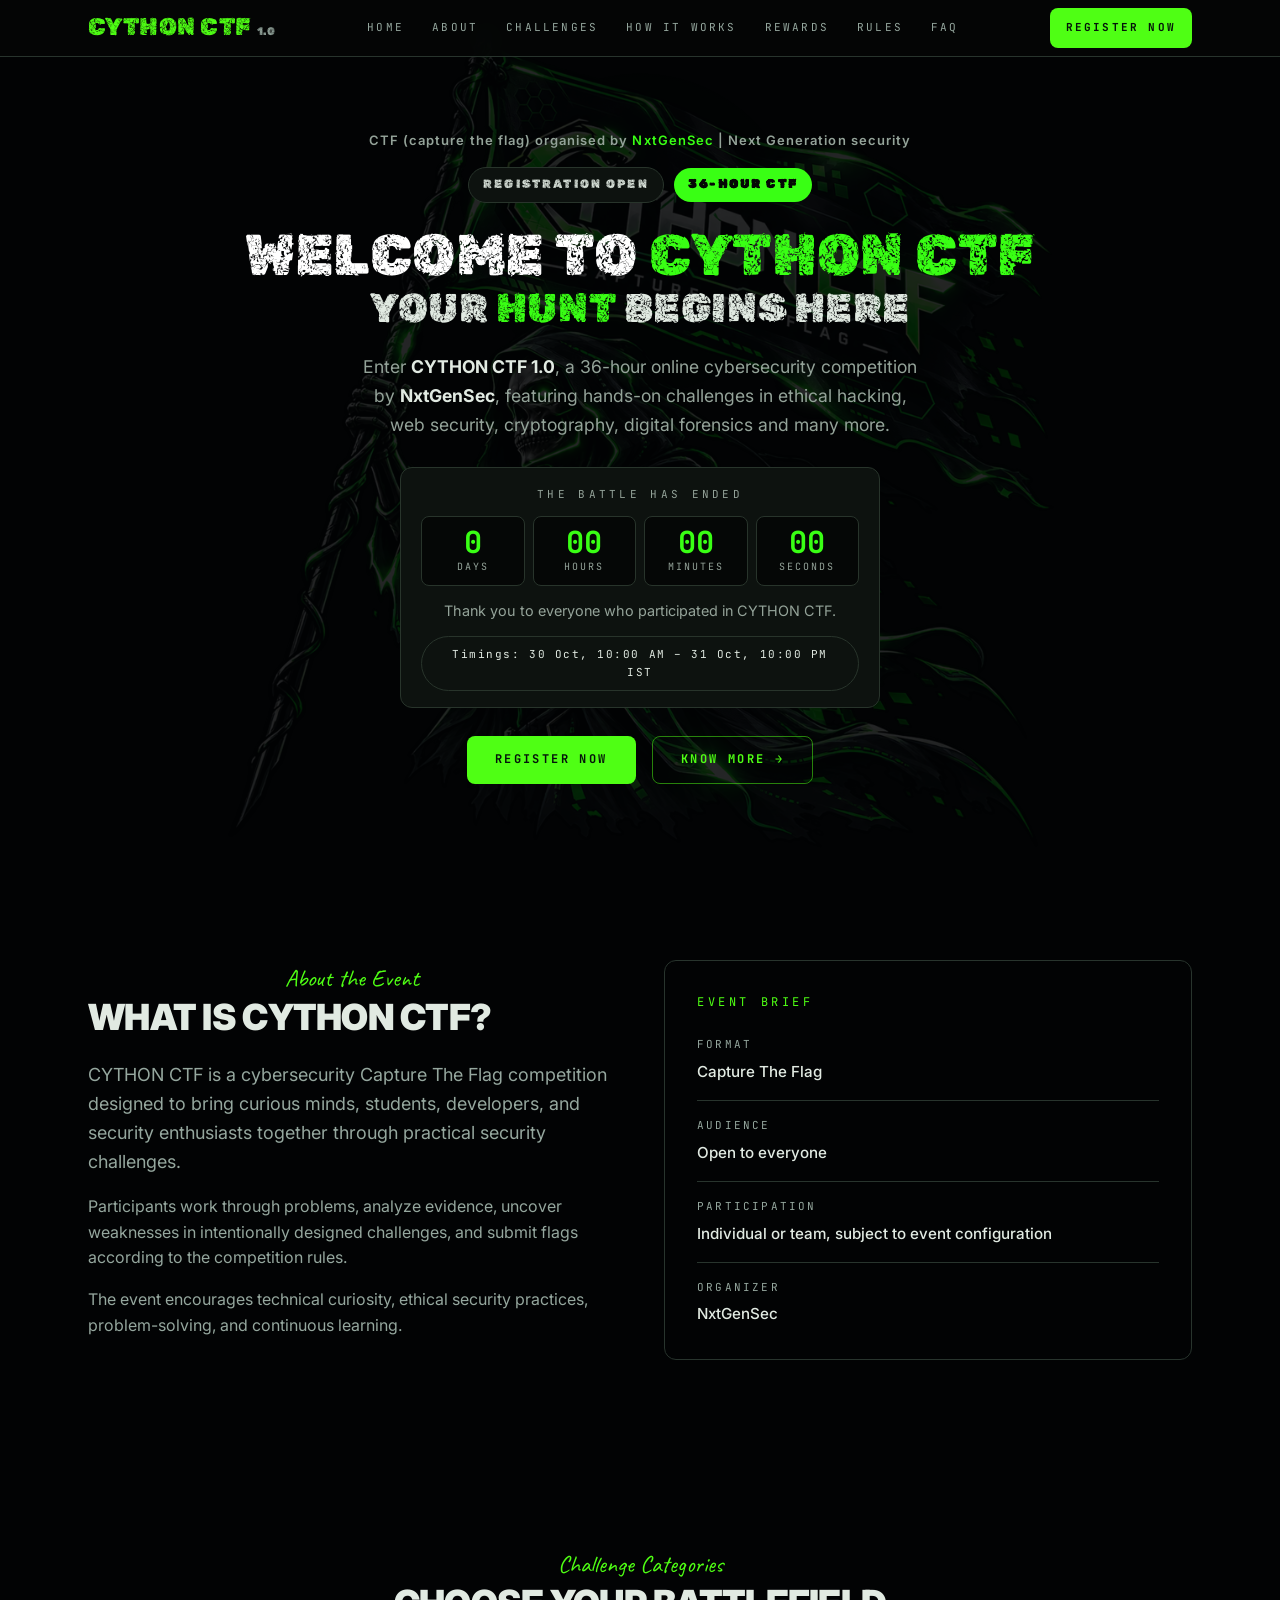
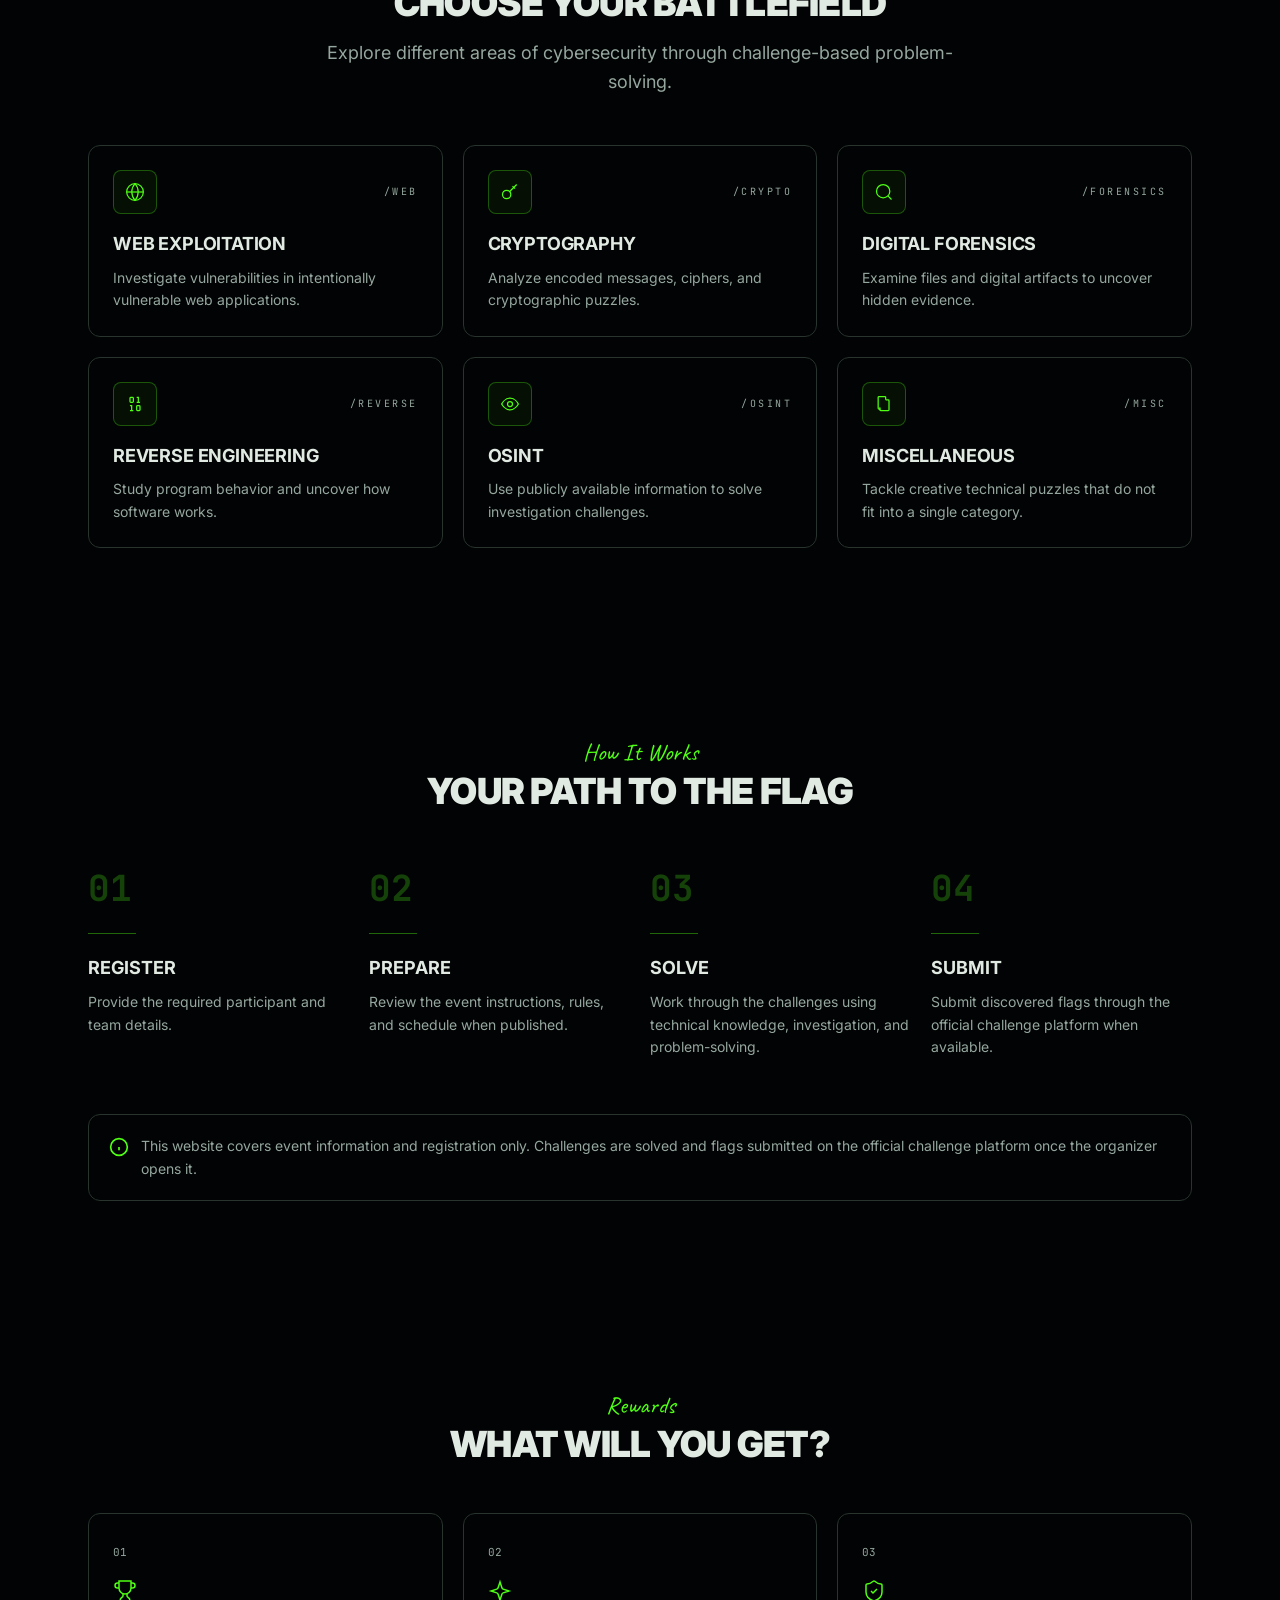
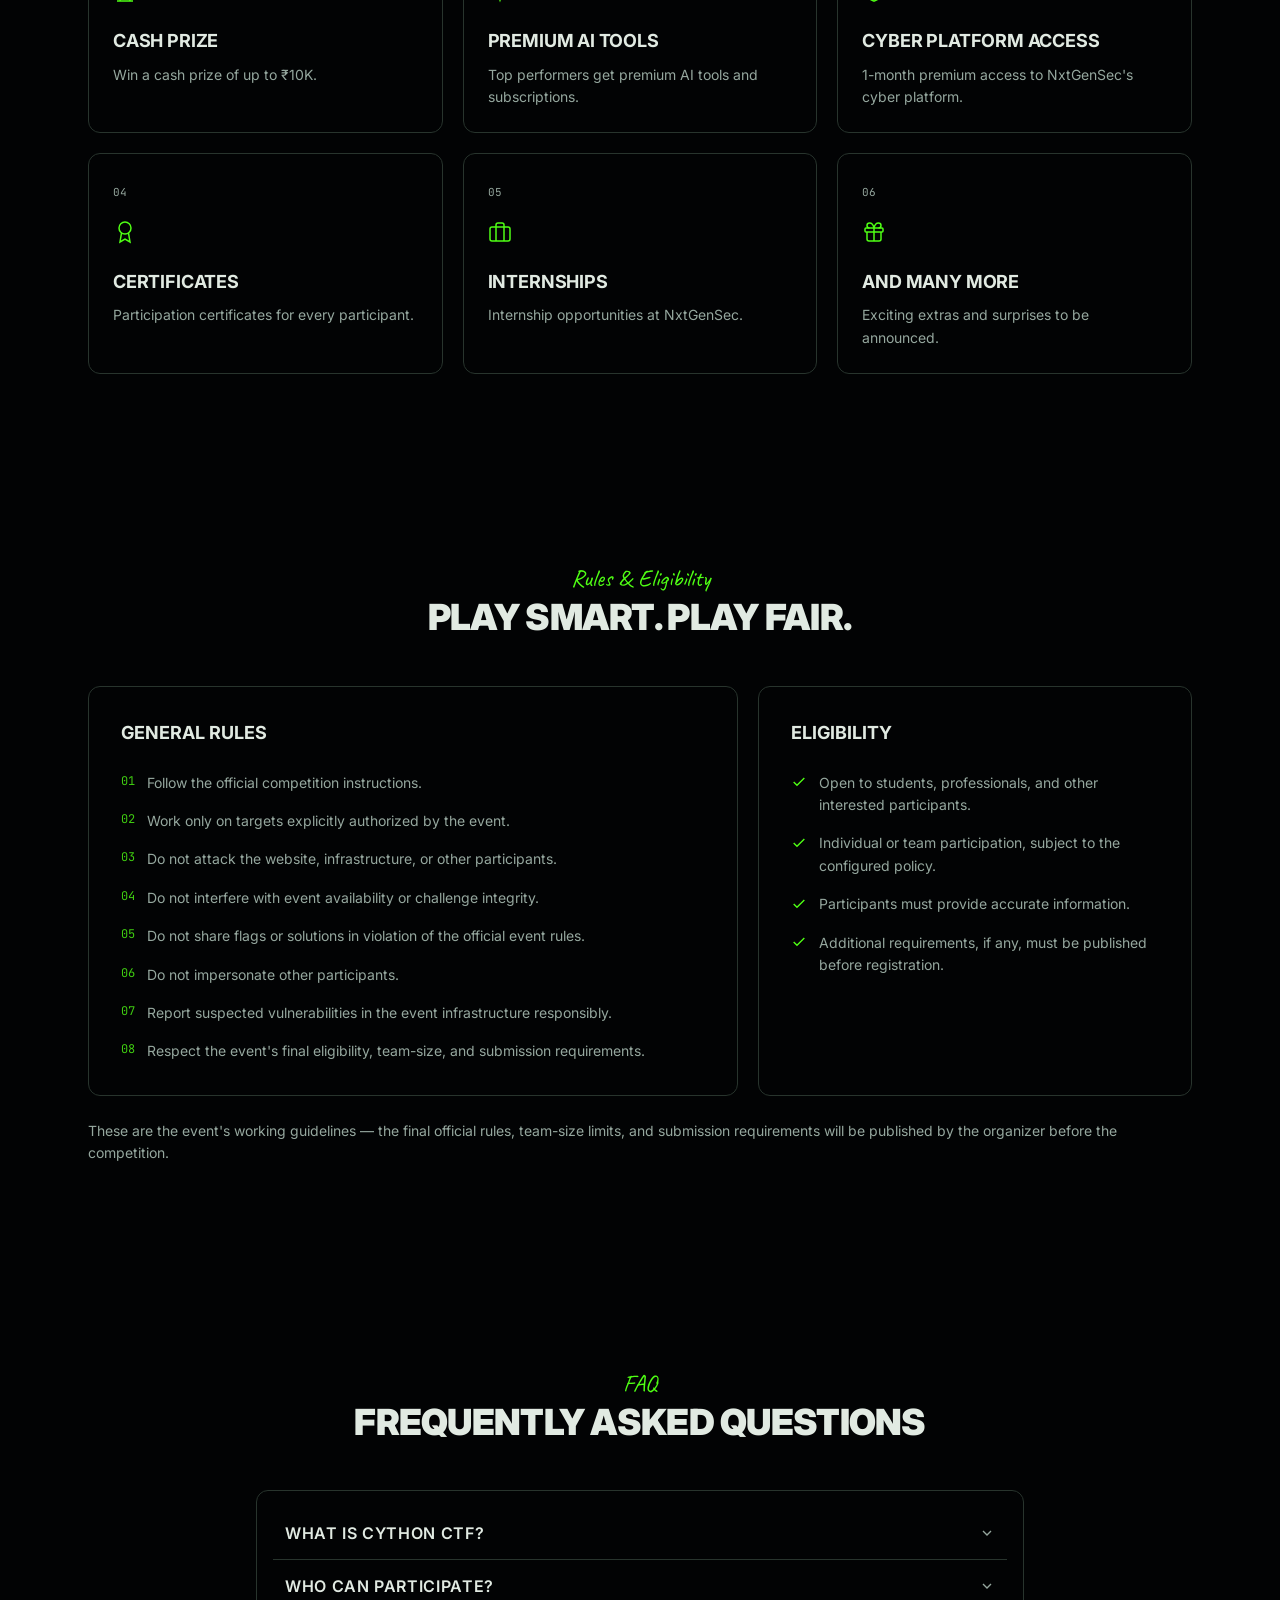
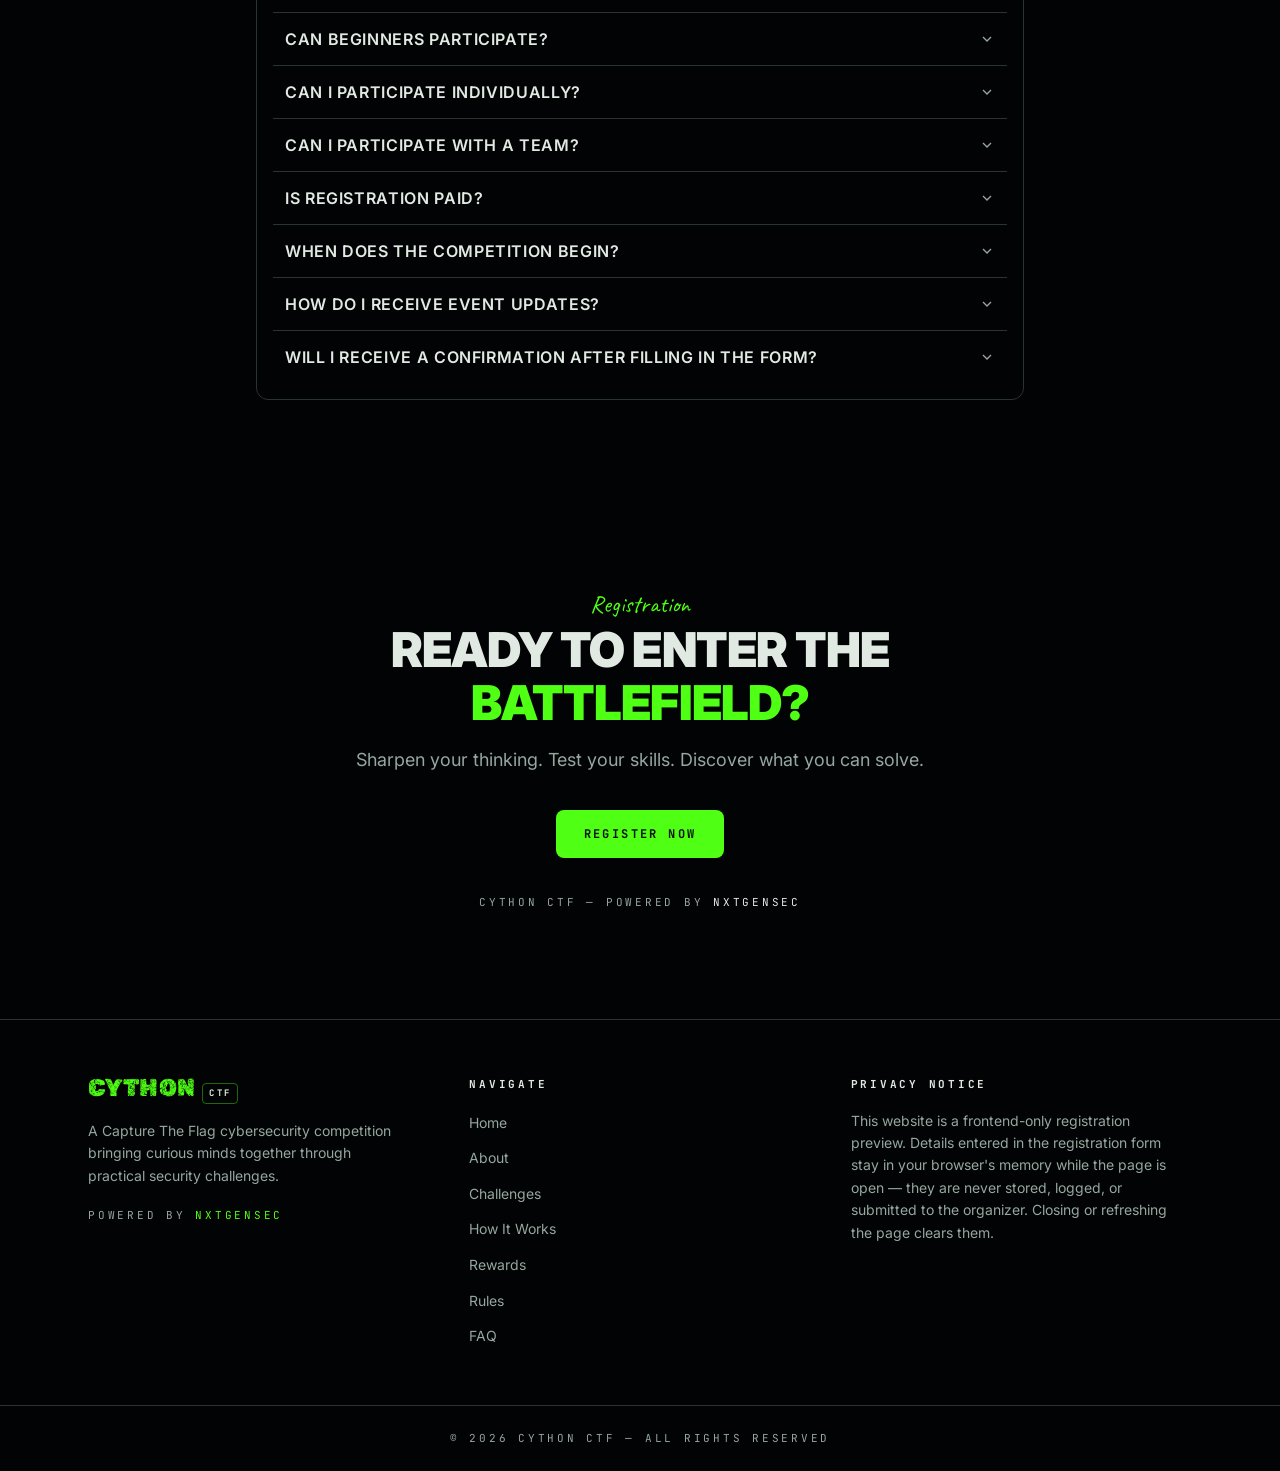
==== commit 36d28573: "rewards section replaces highlights; drop hero status dot; nav to rewards" ====
--- a/index.html
+++ b/index.html
@@ -20,7 +20,7 @@
 <a class="logo logo-inline" href="#top" aria-label="CYTHON CTF — back to top"><span class="logo-main">CYTHON CTF</span><sub class="logo-sub">1.0</sub></a>
 </div>
 <nav class="nav-primary" aria-label="Primary">
-<a href="#top">Home</a><a href="#about">About</a><a href="#challenges">Challenges</a><a href="#how-it-works">How It Works</a><a href="#highlights">Highlights</a><a href="#rules">Rules</a><a href="#faq">FAQ</a>
+<a href="#top">Home</a><a href="#about">About</a><a href="#challenges">Challenges</a><a href="#how-it-works">How It Works</a><a href="#rewards">Rewards</a><a href="#rules">Rules</a><a href="#faq">FAQ</a>
 </nav>
 <div style="display:flex;justify-content:flex-end">
 <a class="btn btn-primary" href="register.html" style="display:none" id="deskCta">Register Now</a>
@@ -29,7 +29,7 @@
 </div>
 </div>
 <div class="mobile-nav" id="mobileNav">
-<a href="#top">Home</a><a href="#about">About</a><a href="#challenges">Challenges</a><a href="#how-it-works">How It Works</a><a href="#highlights">Highlights</a><a href="#rules">Rules</a><a href="#faq">FAQ</a>
+<a href="#top">Home</a><a href="#about">About</a><a href="#challenges">Challenges</a><a href="#how-it-works">How It Works</a><a href="#rewards">Rewards</a><a href="#rules">Rules</a><a href="#faq">FAQ</a>
 <a class="cta" href="register.html">Register Now</a>
 </div>
 </header>
@@ -38,7 +38,7 @@
 <div class="hero-inner hx-grid">
 <div class="hx-copy">
 <p class="hx-eyebrow">CTF (capture the flag) organised by <span>NxtGenSec</span> | Next Generation security</p>
-<div class="hx-status"><span class="hx-dot" aria-hidden="true"></span><span class="hx-status-text">Registration Open</span><span class="hx-duration">36-HOUR CTF</span></div>
+<div class="hx-status"><span class="hx-status-text">Registration Open</span><span class="hx-duration">36-HOUR CTF</span></div>
 <h1 class="hx-h1"><span class="hx-l1">Welcome to <span class="hx-brand">CYTHON&nbsp;CTF</span></span><span class="hx-your hx-l2">Your <span class="hx-word" id="hxWord">Hunt</span> begins here</span></h1>
 <p class="hx-desc">Enter <strong>CYTHON CTF 1.0</strong>, a 36-hour online cybersecurity competition by <strong>NxtGenSec</strong>, featuring hands-on challenges in ethical hacking, web security, cryptography, digital forensics and many more.</p>
 <div class="hx-timer" role="timer" aria-label="CYTHON CTF event countdown" aria-live="off">
@@ -92,13 +92,15 @@
 </ol>
 <div class="info-box reveal"><svg width="20" height="20" viewBox="0 0 24 24" fill="none" stroke="currentColor" stroke-width="2"><circle cx="12" cy="12" r="10"/><path d="M12 16v-4M12 8h.01"/></svg><p>This website covers event information and registration only. Challenges are solved and flags submitted on the official challenge platform once the organizer opens it.</p></div>
 </div></section>
-<section id="highlights" class="section section-dark"><div class="container">
-<div class="center reveal"><p class="eyebrow">Event Highlights</p><h2 class="h2">Why you should compete</h2></div>
-<div class="grid-4">
-<div class="reveal"><article class="card"><span class="num">01</span><div class="icon"><svg width="24" height="24" viewBox="0 0 24 24" fill="none" stroke="currentColor" stroke-width="1.5"><circle cx="12" cy="12" r="10"/><line x1="22" x2="18" y1="12" y2="12"/><line x1="6" x2="2" y1="12" y2="12"/><line x1="12" x2="12" y1="6" y2="2"/><line x1="12" x2="12" y1="22" y2="18"/></svg></div><h3>Hands-On Challenges</h3><p>Explore practical cybersecurity problems through a Capture The Flag format.</p></article></div>
-<div class="reveal"><article class="card"><span class="num">02</span><div class="icon"><svg width="24" height="24" viewBox="0 0 24 24" fill="none" stroke="currentColor" stroke-width="1.5"><path d="M12 5a3 3 0 1 0-6 0 4 4 0 0 0-2.5 5.8A4 4 0 0 0 4 17a4 4 0 0 0 8 1Z"/><path d="M12 5a3 3 0 1 1 6 0 4 4 0 0 1 2.5 5.8A4 4 0 0 1 20 17a4 4 0 0 1-8 1Z"/></svg></div><h3>Think Like a Hacker</h3><p>Analyze clues, investigate systems, and approach security problems creatively.</p></article></div>
-<div class="reveal"><article class="card"><span class="num">03</span><div class="icon"><svg width="24" height="24" viewBox="0 0 24 24" fill="none" stroke="currentColor" stroke-width="1.5"><path d="M21 10 12 5 3 10l9 5 9-5Z"/><path d="M6 12v5a6 3 0 0 0 12 0v-5"/></svg></div><h3>Learn by Solving</h3><p>Develop practical problem-solving skills through challenge-based participation.</p></article></div>
-<div class="reveal"><article class="card"><span class="num">04</span><div class="icon"><svg width="24" height="24" viewBox="0 0 24 24" fill="none" stroke="currentColor" stroke-width="1.5"><polyline points="22 7 13.5 15.5 8.5 10.5 2 17"/><polyline points="16 7 22 7 22 13"/></svg></div><h3>Compete and Improve</h3><p>Test your skills, learn from difficult problems, and measure your progress where the event platform supports it.</p></article></div>
+<section id="rewards" class="section section-dark"><div class="container">
+<div class="center reveal"><p class="eyebrow">Rewards</p><h2 class="h2">What will you get?</h2></div>
+<div class="grid-3">
+<div class="reveal"><article class="card"><span class="num">01</span><div class="icon"><svg width="24" height="24" viewBox="0 0 24 24" fill="none" stroke="currentColor" stroke-width="1.5"><path d="M6 9H4.5a2.5 2.5 0 0 1 0-5H6"/><path d="M18 9h1.5a2.5 2.5 0 0 0 0-5H18"/><path d="M4 22h16"/><path d="M10 14.66V17c0 .55-.47.98-.97 1.21C7.85 18.75 7 20.24 7 22"/><path d="M14 14.66V17c0 .55.47.98.97 1.21C16.15 18.75 17 20.24 17 22"/><path d="M18 2H6v7a6 6 0 0 0 12 0V2Z"/></svg></div><h3>Cash Prize</h3><p>Win a cash prize of up to ₹10K.</p></article></div>
+<div class="reveal"><article class="card"><span class="num">02</span><div class="icon"><svg width="24" height="24" viewBox="0 0 24 24" fill="none" stroke="currentColor" stroke-width="1.5"><path d="m12 3-1.9 5.8a2 2 0 0 1-1.3 1.3L3 12l5.8 1.9a2 2 0 0 1 1.3 1.3L12 21l1.9-5.8a2 2 0 0 1 1.3-1.3L21 12l-5.8-1.9a2 2 0 0 1-1.3-1.3L12 3Z"/></svg></div><h3>Premium AI Tools</h3><p>Top performers get premium AI tools and subscriptions.</p></article></div>
+<div class="reveal"><article class="card"><span class="num">03</span><div class="icon"><svg width="24" height="24" viewBox="0 0 24 24" fill="none" stroke="currentColor" stroke-width="1.5"><path d="M20 13c0 5-3.5 7.5-7.66 8.95a1 1 0 0 1-.67-.01C7.5 20.5 4 18 4 13V6a1 1 0 0 1 1-1c2 0 4.5-1.2 6.24-2.72a1.17 1.17 0 0 1 1.52 0C14.51 3.81 17 5 19 5a1 1 0 0 1 1 1z"/><path d="m9 12 2 2 4-4"/></svg></div><h3>Cyber Platform Access</h3><p>1-month premium access to NxtGenSec's cyber platform.</p></article></div>
+<div class="reveal"><article class="card"><span class="num">04</span><div class="icon"><svg width="24" height="24" viewBox="0 0 24 24" fill="none" stroke="currentColor" stroke-width="1.5"><circle cx="12" cy="8" r="6"/><path d="M15.48 12.89 17 22l-5-3-5 3 1.52-9.11"/></svg></div><h3>Certificates</h3><p>Participation certificates for every participant.</p></article></div>
+<div class="reveal"><article class="card"><span class="num">05</span><div class="icon"><svg width="24" height="24" viewBox="0 0 24 24" fill="none" stroke="currentColor" stroke-width="1.5"><rect width="20" height="14" x="2" y="7" rx="2"/><path d="M16 21V5a2 2 0 0 0-2-2h-4a2 2 0 0 0-2 2v16"/></svg></div><h3>Internships</h3><p>Internship opportunities at NxtGenSec.</p></article></div>
+<div class="reveal"><article class="card"><span class="num">06</span><div class="icon"><svg width="24" height="24" viewBox="0 0 24 24" fill="none" stroke="currentColor" stroke-width="1.5"><rect x="3" y="8" width="18" height="4" rx="1"/><path d="M12 8v13"/><path d="M19 12v7a2 2 0 0 1-2 2H7a2 2 0 0 1-2-2v-7"/><path d="M7.5 8a2.5 2.5 0 0 1 0-5C11 3 12 8 12 8s1-5 4.5-5a2.5 2.5 0 0 1 0 5"/></svg></div><h3>And Many More</h3><p>Exciting extras and surprises to be announced.</p></article></div>
 </div></div></section>
 <section id="rules" class="section section-dark"><div class="container">
 <div class="center reveal"><p class="eyebrow">Rules & Eligibility</p><h2 class="h2">Play Smart. Play Fair.</h2></div>
@@ -149,7 +151,7 @@
 <p class="desc">A Capture The Flag cybersecurity competition bringing curious minds together through practical security challenges.</p>
 <p class="powered" style="text-align:left;margin-top:1.25rem">Powered by <span class="text-primary">NxtGenSec</span></p></div>
 <nav aria-label="Footer navigation"><h4>Navigate</h4><ul>
-<li><a href="#top">Home</a></li><li><a href="#about">About</a></li><li><a href="#challenges">Challenges</a></li><li><a href="#how-it-works">How It Works</a></li><li><a href="#highlights">Highlights</a></li><li><a href="#rules">Rules</a></li><li><a href="#faq">FAQ</a></li>
+<li><a href="#top">Home</a></li><li><a href="#about">About</a></li><li><a href="#challenges">Challenges</a></li><li><a href="#how-it-works">How It Works</a></li><li><a href="#rewards">Rewards</a></li><li><a href="#rules">Rules</a></li><li><a href="#faq">FAQ</a></li>
 </ul></nav>
 <div><h4>Privacy Notice</h4><p class="desc">This website is a frontend-only registration preview. Details entered in the registration form stay in your browser's memory while the page is open — they are never stored, logged, or submitted to the organizer. Closing or refreshing the page clears them.</p></div>
 </div><div class="copy">© <span id="year">2026</span> CYTHON CTF — All rights reserved</div></footer>
--- a/hero.css
+++ b/hero.css
@@ -15,7 +15,6 @@
   .hx-schedule{line-height:1.8}
 }
 .hx-status{display:flex;align-items:center;justify-content:center;gap:.6rem;margin-top:1rem;flex-wrap:wrap}
-.hx-dot{height:.5rem;width:.5rem;border-radius:9999px;background:#39FF14;animation:hx-pulse 2s ease-in-out infinite}
 @keyframes hx-pulse{0%,100%{opacity:1}50%{opacity:.35}}
 .hx-status-text{font-family:var(--font-display);font-size:12px;letter-spacing:.18em;text-transform:uppercase;color:#E1EAE2;border:1px solid #28342B;background:#0D120F;border-radius:9999px;padding:.45rem .9rem}
 .hx-duration{font-family:var(--font-display);font-size:12px;letter-spacing:.18em;color:#050706;background:#39FF14;border-radius:9999px;padding:.45rem .9rem;font-weight:700}
@@ -58,5 +57,5 @@
   html{scroll-behavior:auto}
   .hx-copy{animation:none}
   .hx-word{transition:none}
-  .hx-dot,.hx-live::before{animation:none}
+  .hx-live::before{animation:none}
 }
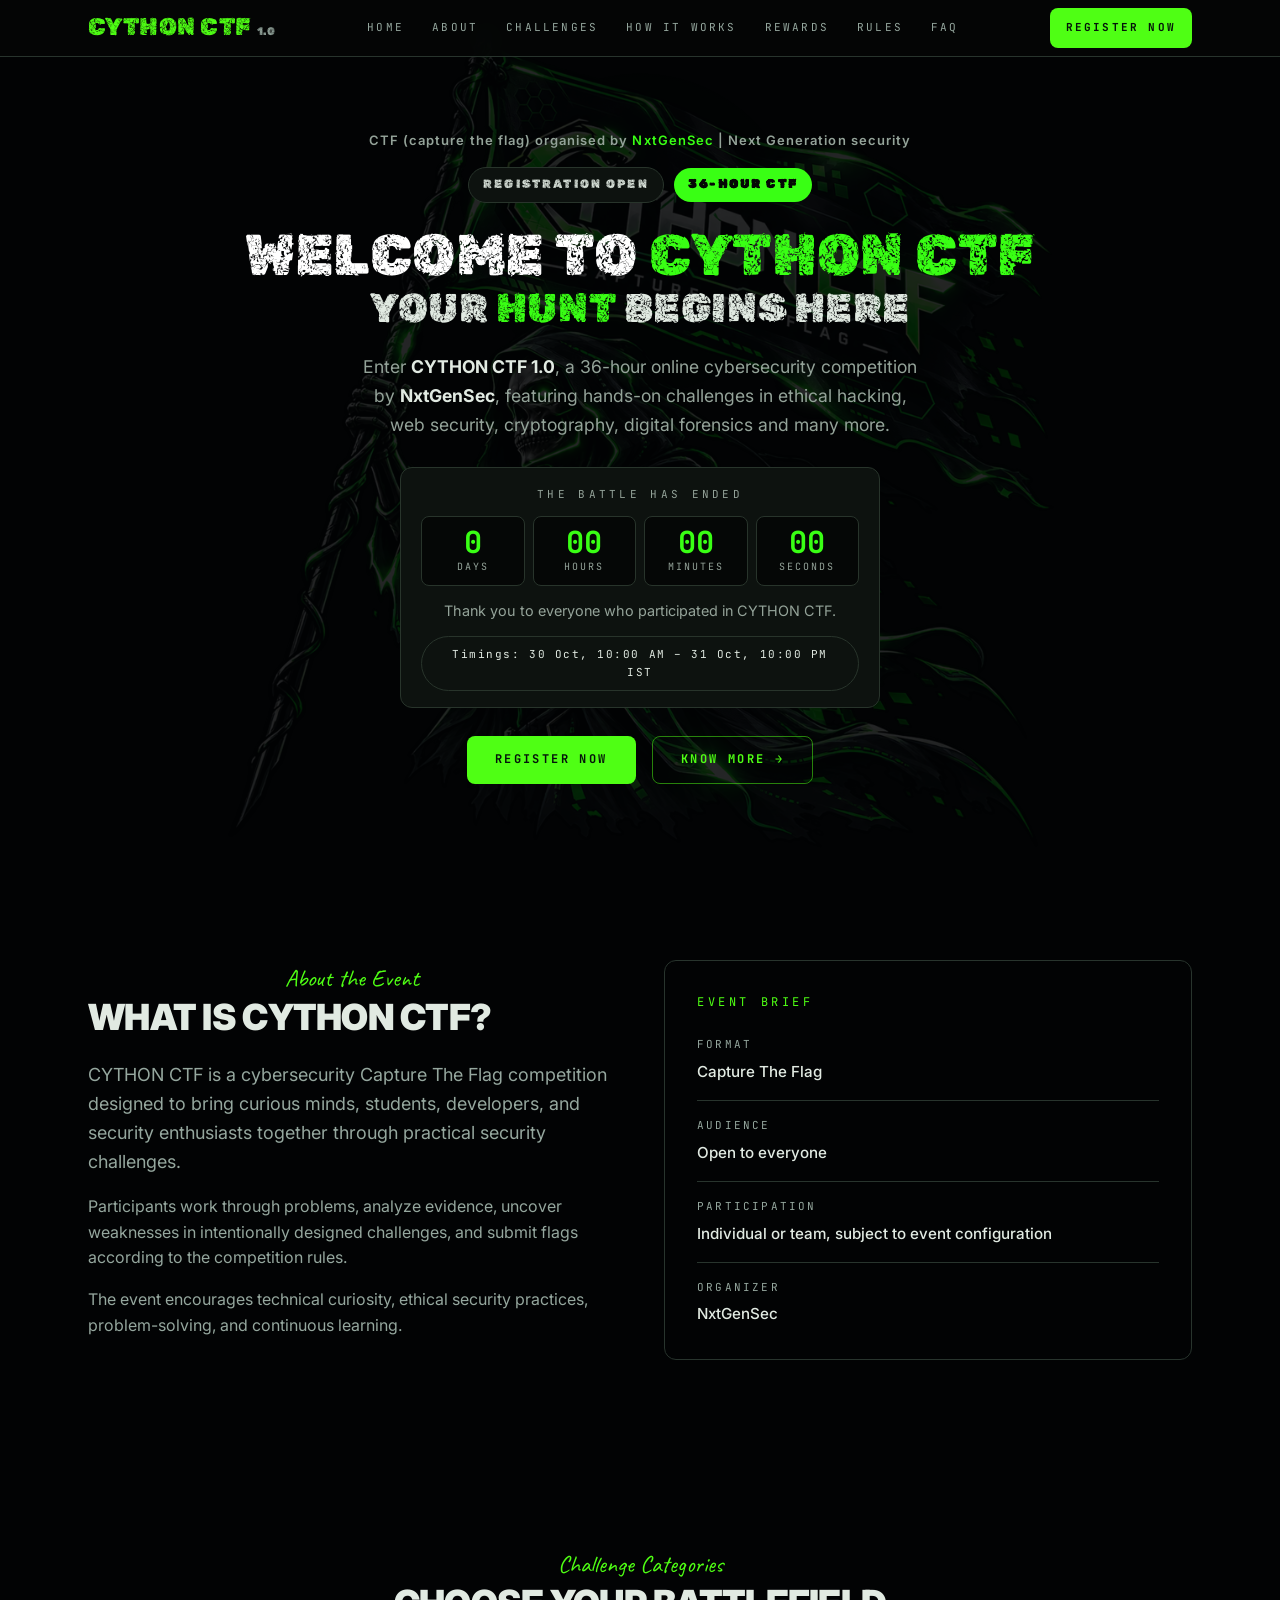
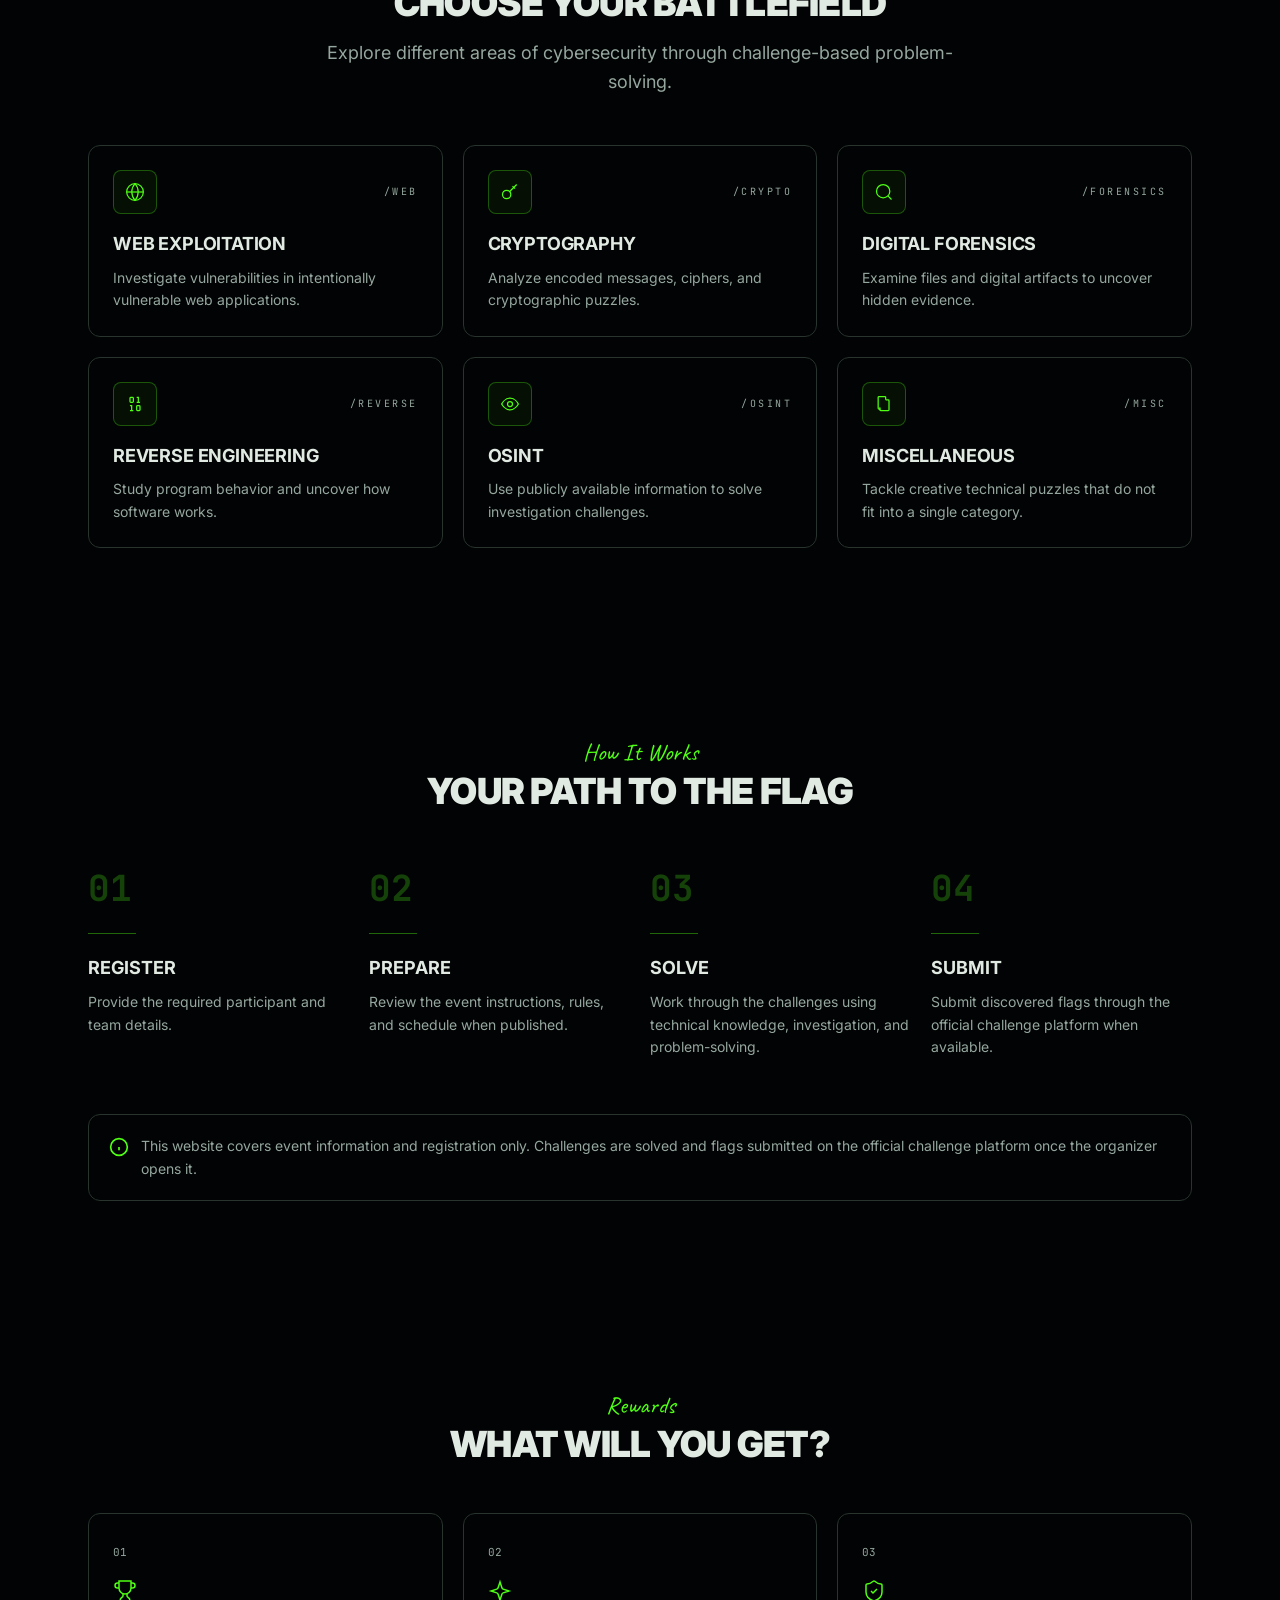
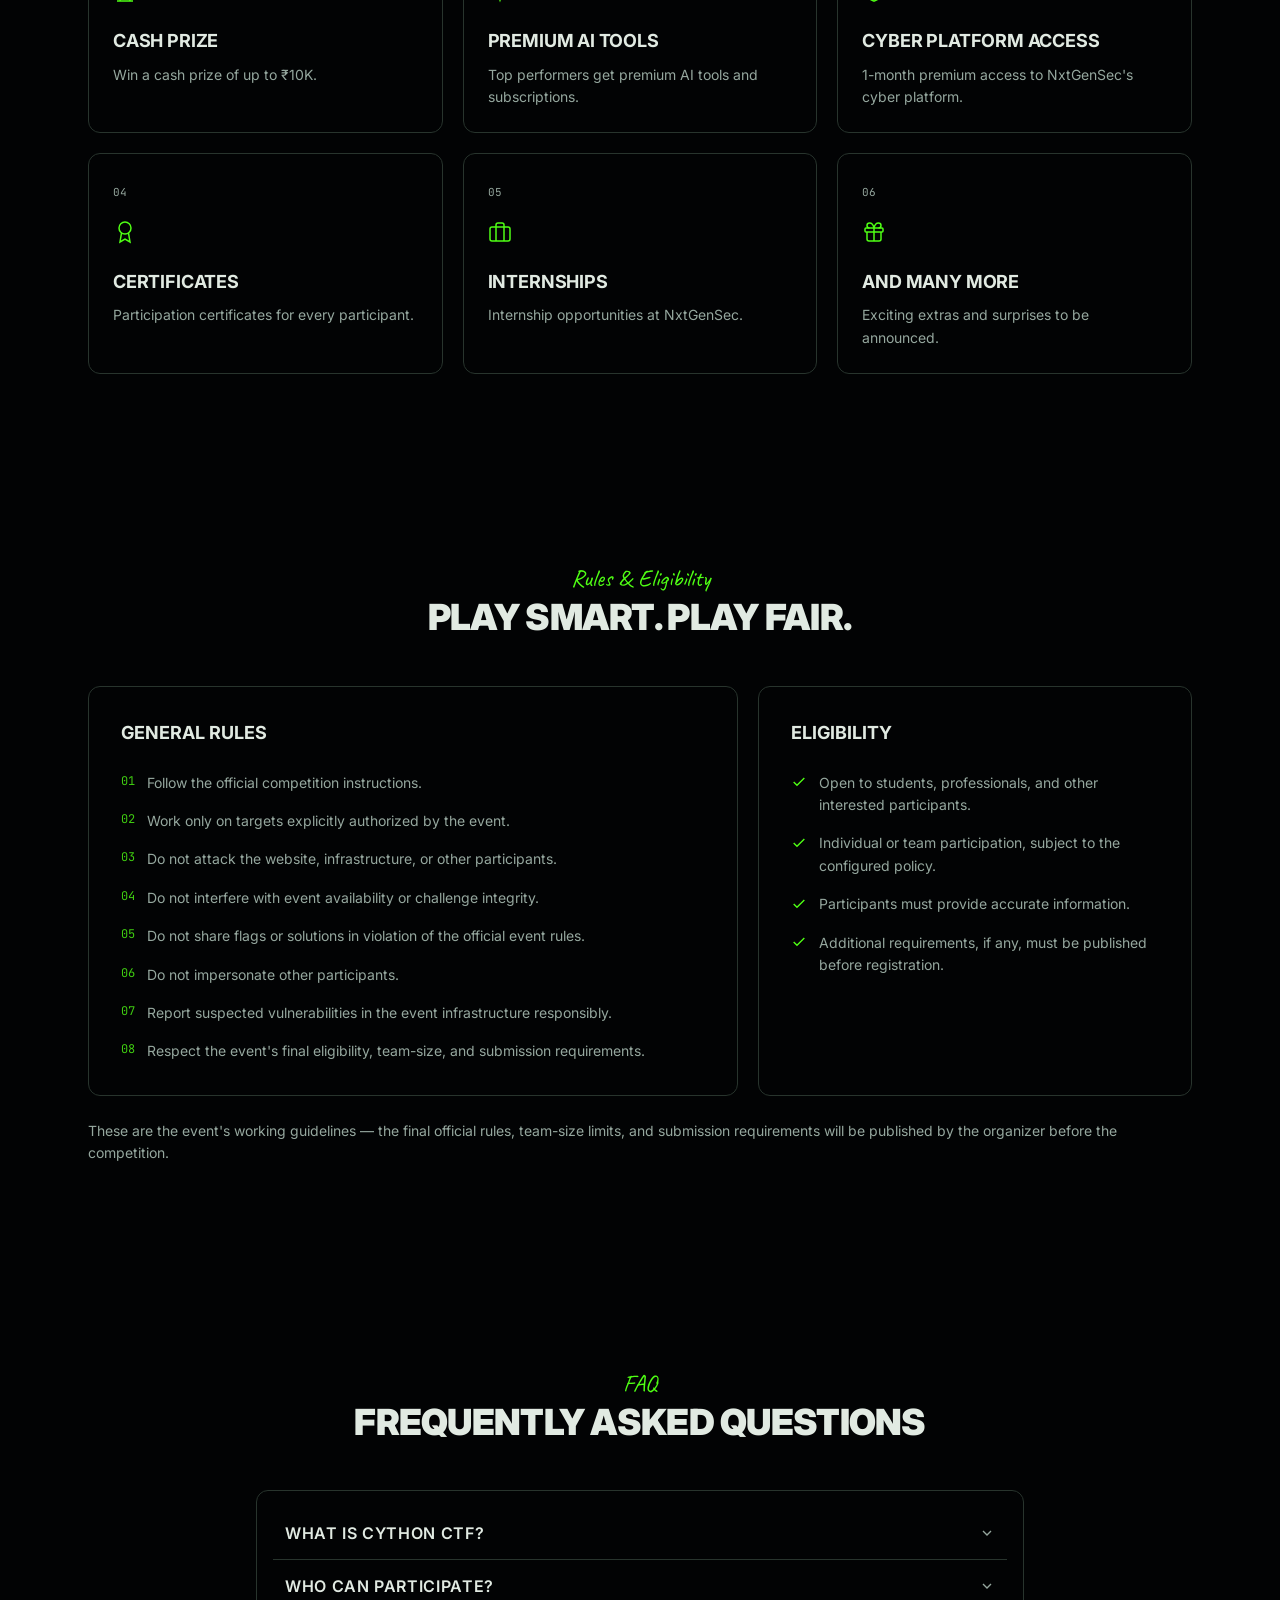
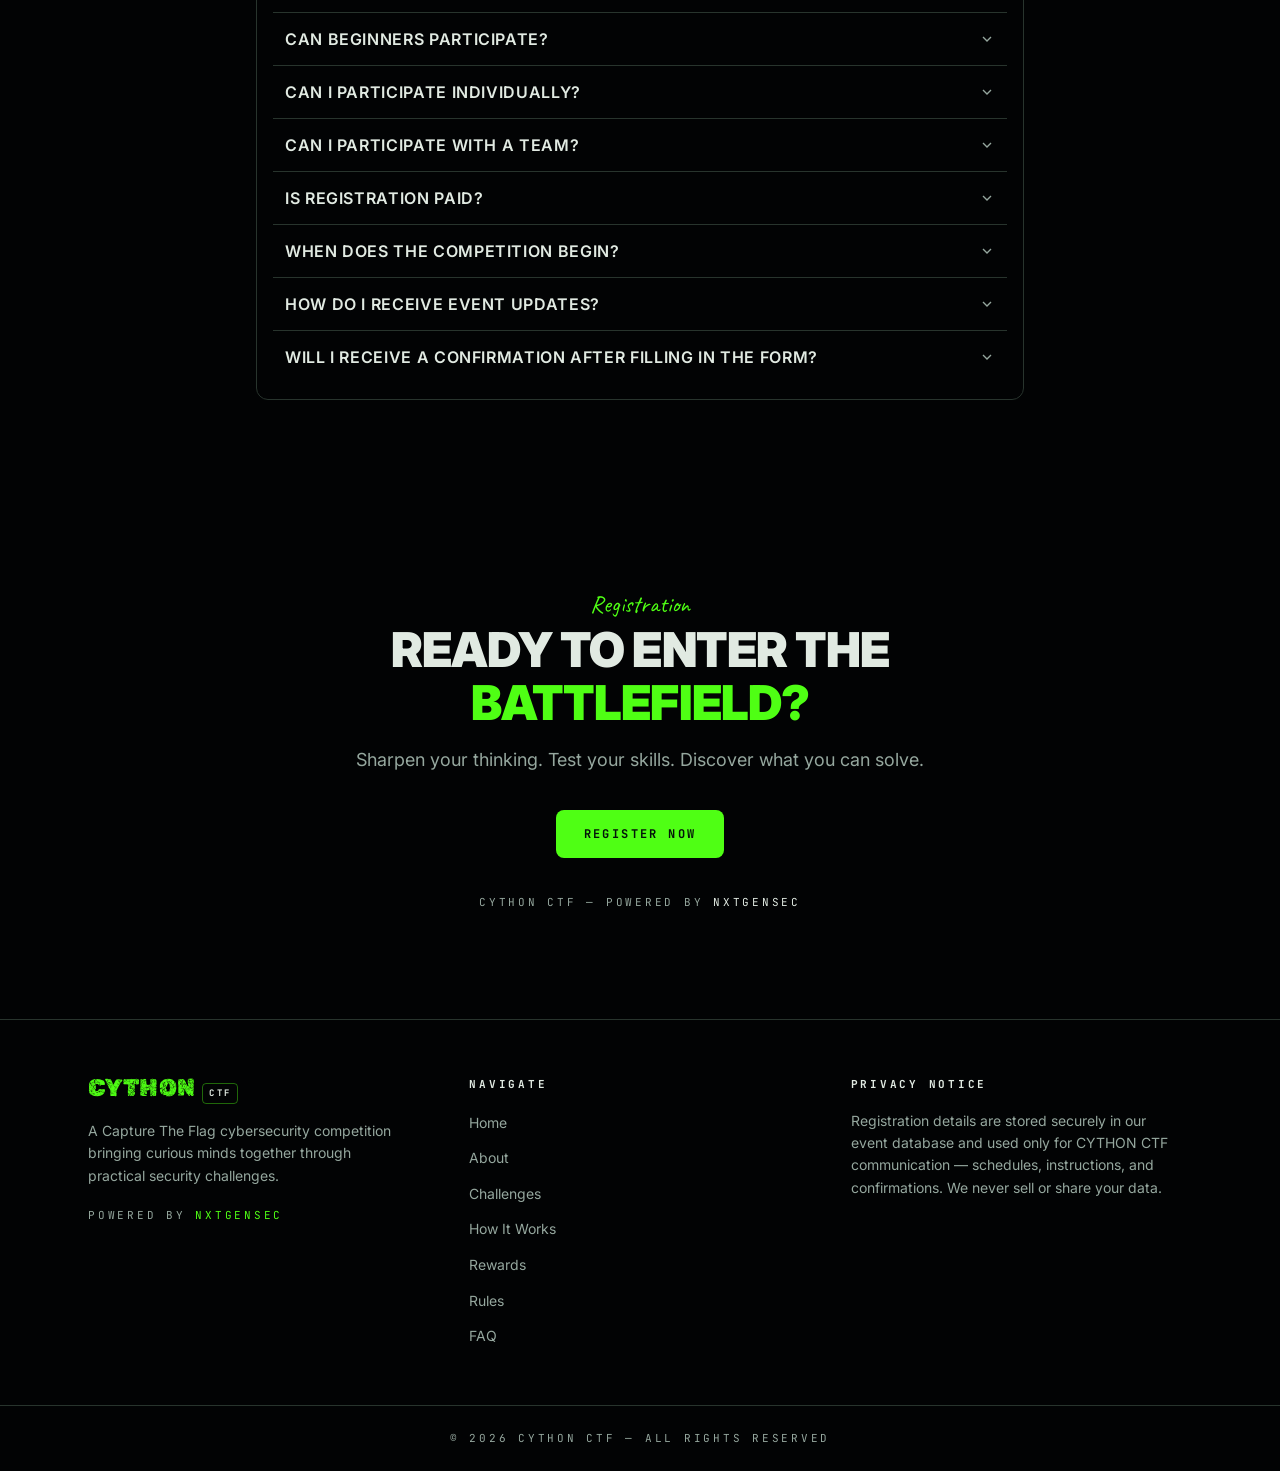
==== commit eaab1d26: "registration: team-only 2-4 with Supabase storage, separate student/pro tables" ====
--- a/index.html
+++ b/index.html
@@ -132,12 +132,12 @@
 <div class="faq-item"><button class="faq-q" aria-expanded="false">What is CYTHON CTF?<svg class="chev" width="16" height="16" viewBox="0 0 24 24" fill="none" stroke="currentColor" stroke-width="2"><path d="m6 9 6 6 6-6"/></svg></button><div class="faq-a"><p>A Capture The Flag cybersecurity competition by NxtGenSec where you solve practical security challenges across web, crypto, forensics, reverse, OSINT and misc categories.</p></div></div>
 <div class="faq-item"><button class="faq-q" aria-expanded="false">Who can participate?<svg class="chev" width="16" height="16" viewBox="0 0 24 24" fill="none" stroke="currentColor" stroke-width="2"><path d="m6 9 6 6 6-6"/></svg></button><div class="faq-a"><p>Open to everyone — students, professionals, and other interested participants. Provide accurate details during registration.</p></div></div>
 <div class="faq-item"><button class="faq-q" aria-expanded="false">Can beginners participate?<svg class="chev" width="16" height="16" viewBox="0 0 24 24" fill="none" stroke="currentColor" stroke-width="2"><path d="m6 9 6 6 6-6"/></svg></button><div class="faq-a"><p>Yes. Challenges encourage learning by solving, and beginners can start with easier problems and learn progressively.</p></div></div>
-<div class="faq-item"><button class="faq-q" aria-expanded="false">Can I participate individually?<svg class="chev" width="16" height="16" viewBox="0 0 24 24" fill="none" stroke="currentColor" stroke-width="2"><path d="m6 9 6 6 6-6"/></svg></button><div class="faq-a"><p>Yes. Choose Individual as participation mode in Step 1 of the registration form.</p></div></div>
-<div class="faq-item"><button class="faq-q" aria-expanded="false">Can I participate with a team?<svg class="chev" width="16" height="16" viewBox="0 0 24 24" fill="none" stroke="currentColor" stroke-width="2"><path d="m6 9 6 6 6-6"/></svg></button><div class="faq-a"><p>Yes, subject to the event's team-size policy. Choose Team mode and fill team details in Step 2.</p></div></div>
+<div class="faq-item"><button class="faq-q" aria-expanded="false">Can I participate individually?<svg class="chev" width="16" height="16" viewBox="0 0 24 24" fill="none" stroke="currentColor" stroke-width="2"><path d="m6 9 6 6 6-6"/></svg></button><div class="faq-a"><p>No. CYTHON CTF 1.0 is team-only — form a team of 2 to 4 members to compete.</p></div></div>
+<div class="faq-item"><button class="faq-q" aria-expanded="false">Can I participate with a team?<svg class="chev" width="16" height="16" viewBox="0 0 24 24" fill="none" stroke="currentColor" stroke-width="2"><path d="m6 9 6 6 6-6"/></svg></button><div class="faq-a"><p>Yes — teams of 2 to 4 members. Pick your size in Step 2 and add each member's name and email.</p></div></div>
 <div class="faq-item"><button class="faq-q" aria-expanded="false">Is registration paid?<svg class="chev" width="16" height="16" viewBox="0 0 24 24" fill="none" stroke="currentColor" stroke-width="2"><path d="m6 9 6 6 6-6"/></svg></button><div class="faq-a"><p>Fee details, if any, will be published by the organizer before the competition. The payment step in this preview is for flow demonstration only.</p></div></div>
 <div class="faq-item"><button class="faq-q" aria-expanded="false">When does the competition begin?<svg class="chev" width="16" height="16" viewBox="0 0 24 24" fill="none" stroke="currentColor" stroke-width="2"><path d="m6 9 6 6 6-6"/></svg></button><div class="faq-a"><p>Schedule and instructions will be published by NxtGenSec. Review the How It Works section and watch your email for updates.</p></div></div>
 <div class="faq-item"><button class="faq-q" aria-expanded="false">How do I receive event updates?<svg class="chev" width="16" height="16" viewBox="0 0 24 24" fill="none" stroke="currentColor" stroke-width="2"><path d="m6 9 6 6 6-6"/></svg></button><div class="faq-a"><p>Through the email and mobile number you provide in the registration form, plus announcements on this site.</p></div></div>
-<div class="faq-item"><button class="faq-q" aria-expanded="false">Will I receive a confirmation after filling in the form?<svg class="chev" width="16" height="16" viewBox="0 0 24 24" fill="none" stroke="currentColor" stroke-width="2"><path d="m6 9 6 6 6-6"/></svg></button><div class="faq-a"><p>This site is a frontend-only preview: details stay in your browser memory and clear on refresh. The organizer will publish the official confirmation process.</p></div></div>
+<div class="faq-item"><button class="faq-q" aria-expanded="false">Will I receive a confirmation after filling in the form?<svg class="chev" width="16" height="16" viewBox="0 0 24 24" fill="none" stroke="currentColor" stroke-width="2"><path d="m6 9 6 6 6-6"/></svg></button><div class="faq-a"><p>Yes. Your registration is saved to our event database and a confirmation will follow on your email.</p></div></div>
 </div></div></div></section>
 <section class="cta-sec"><div class="cta-inner reveal">
 <p class="eyebrow">Registration</p>
@@ -153,7 +153,7 @@
 <nav aria-label="Footer navigation"><h4>Navigate</h4><ul>
 <li><a href="#top">Home</a></li><li><a href="#about">About</a></li><li><a href="#challenges">Challenges</a></li><li><a href="#how-it-works">How It Works</a></li><li><a href="#rewards">Rewards</a></li><li><a href="#rules">Rules</a></li><li><a href="#faq">FAQ</a></li>
 </ul></nav>
-<div><h4>Privacy Notice</h4><p class="desc">This website is a frontend-only registration preview. Details entered in the registration form stay in your browser's memory while the page is open — they are never stored, logged, or submitted to the organizer. Closing or refreshing the page clears them.</p></div>
+<div><h4>Privacy Notice</h4><p class="desc">Registration details are stored securely in our event database and used only for CYTHON CTF communication — schedules, instructions, and confirmations. We never sell or share your data.</p></div>
 </div><div class="copy">© <span id="year">2026</span> CYTHON CTF — All rights reserved</div></footer>
 <script src="countdown.js"></script>
 <script src="app.js"></script>
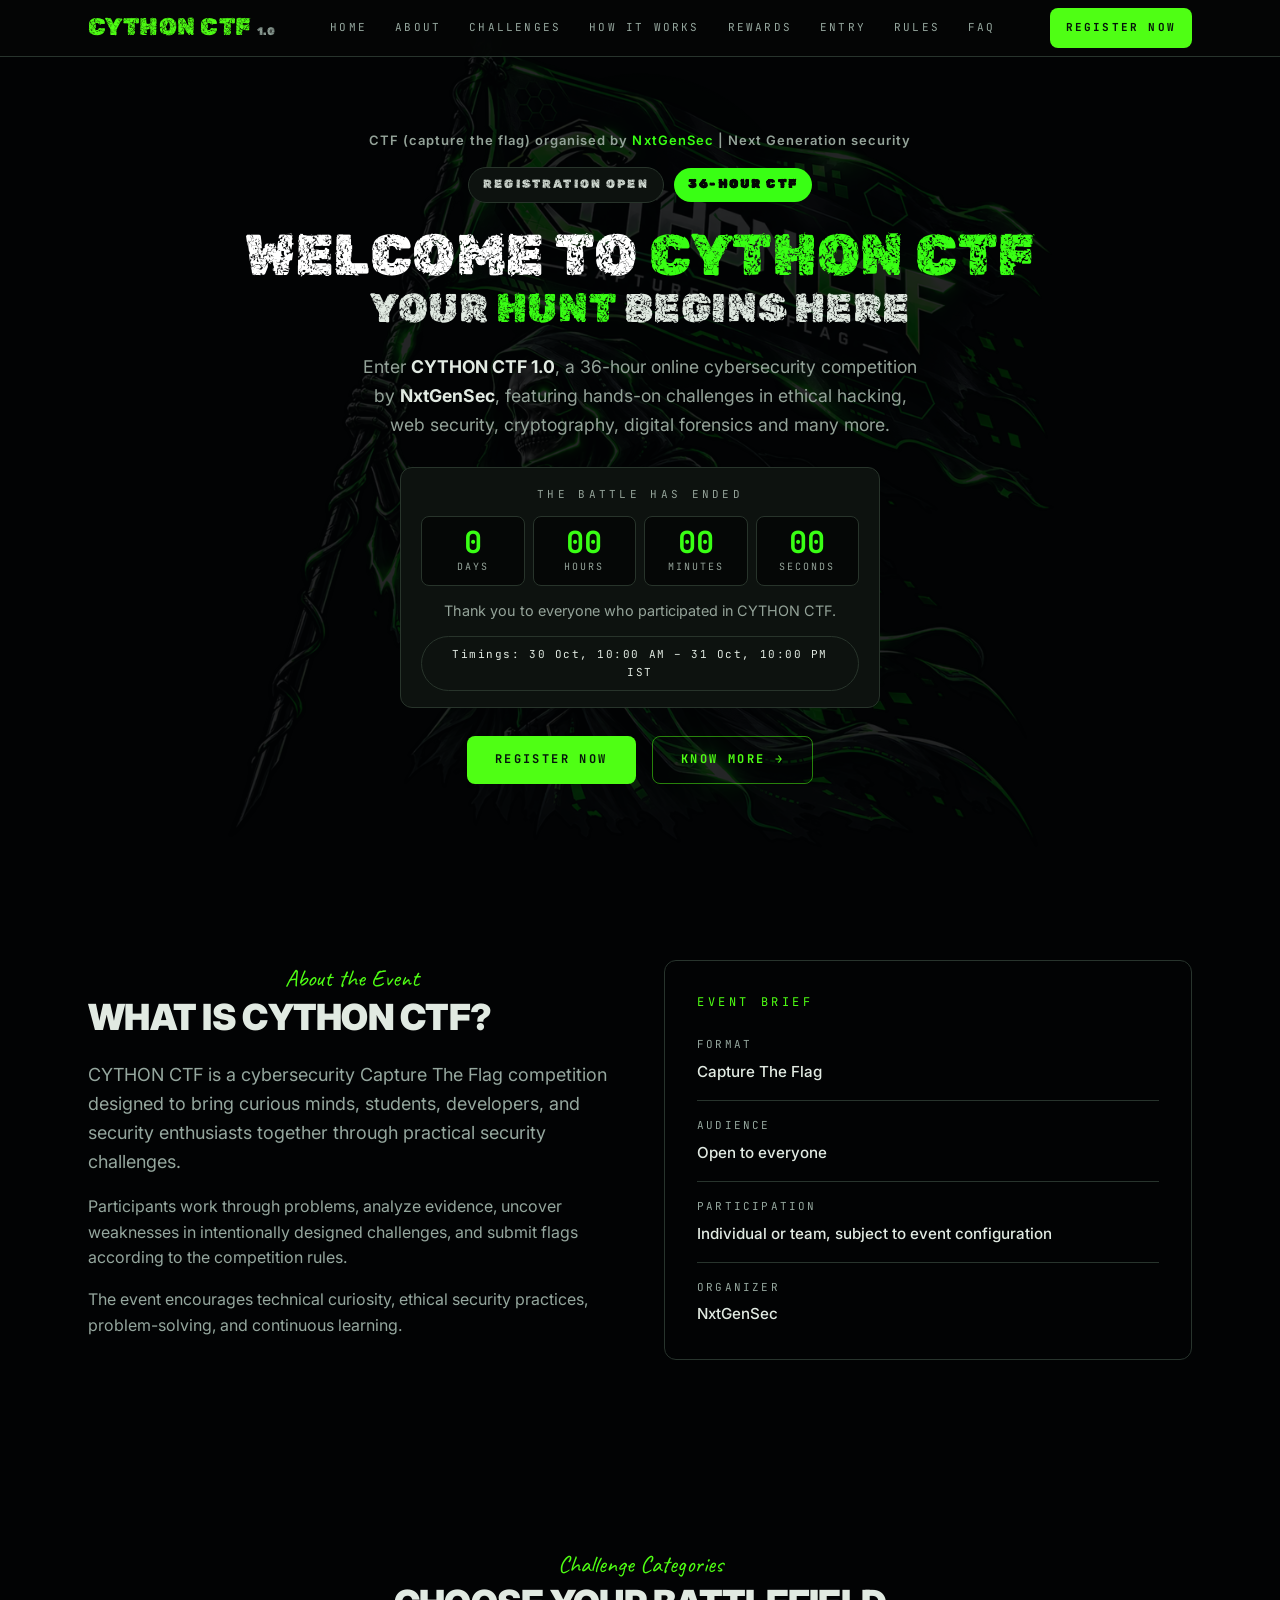
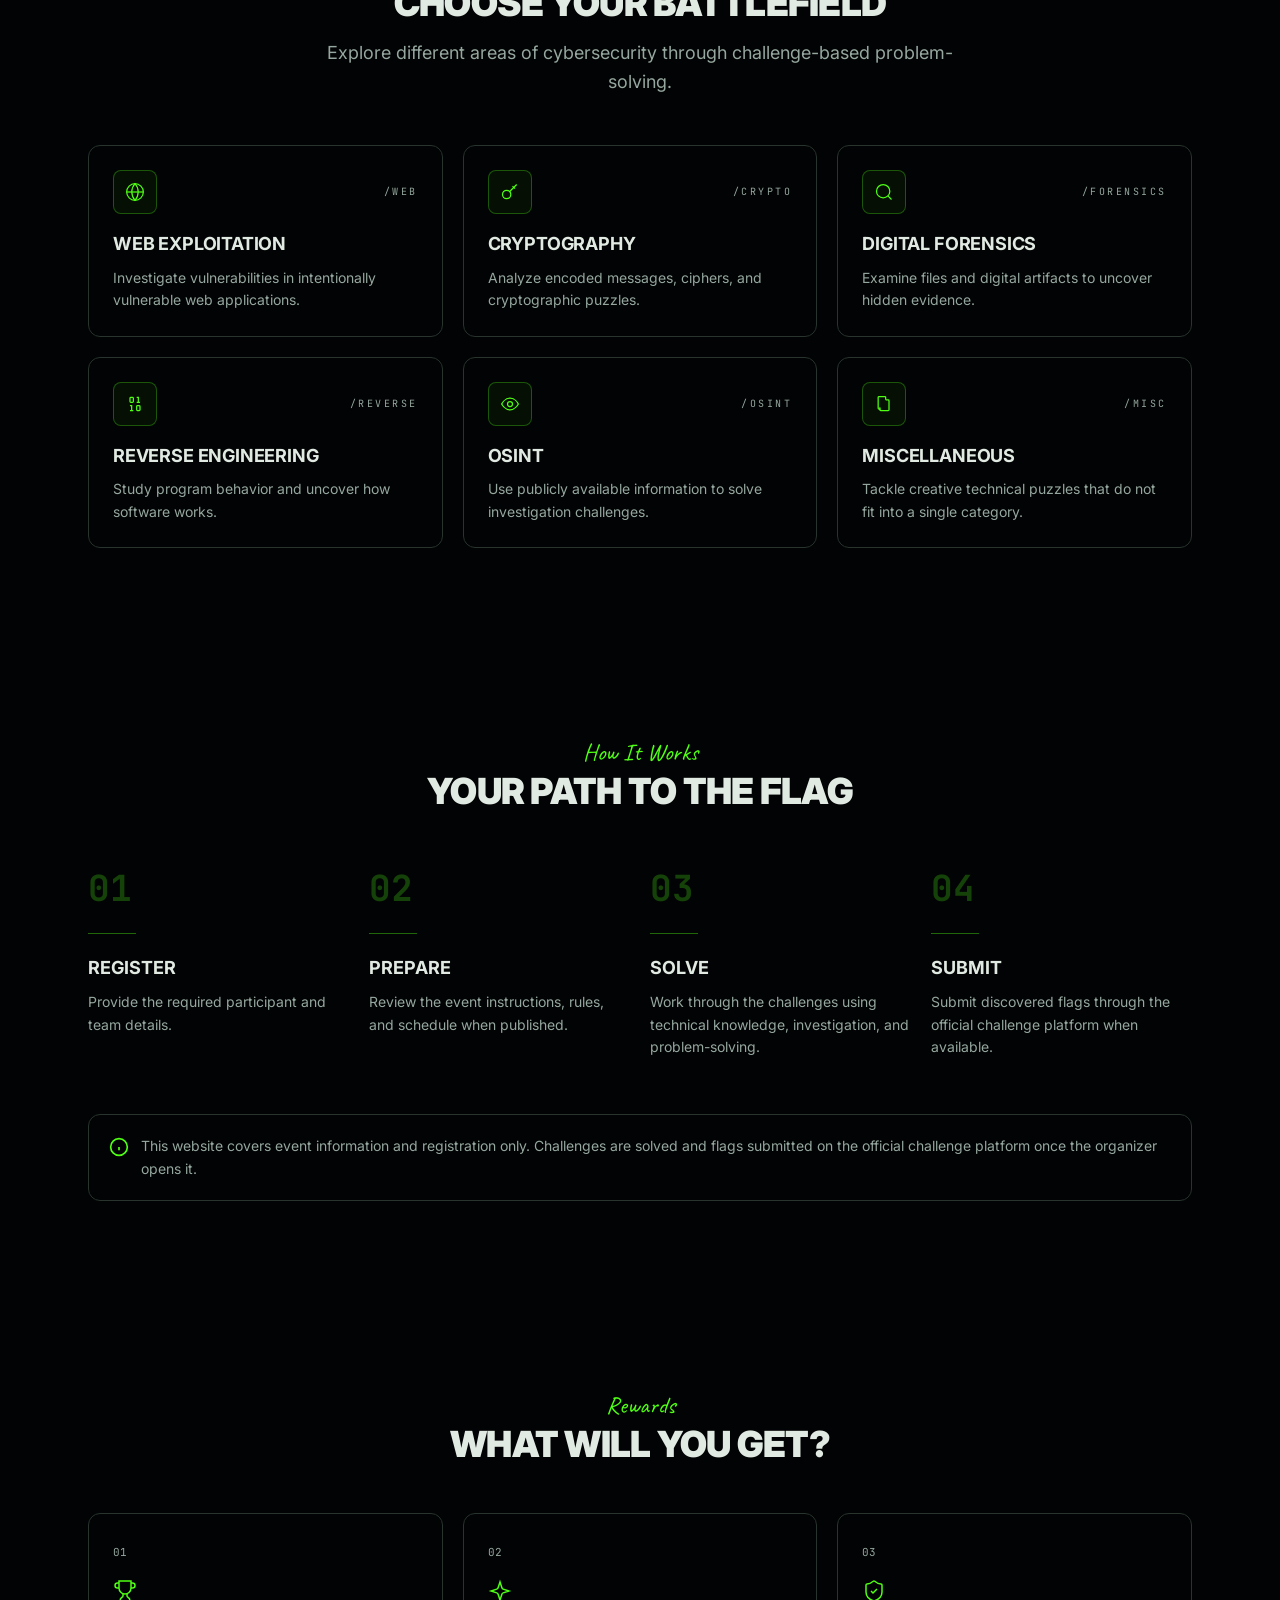
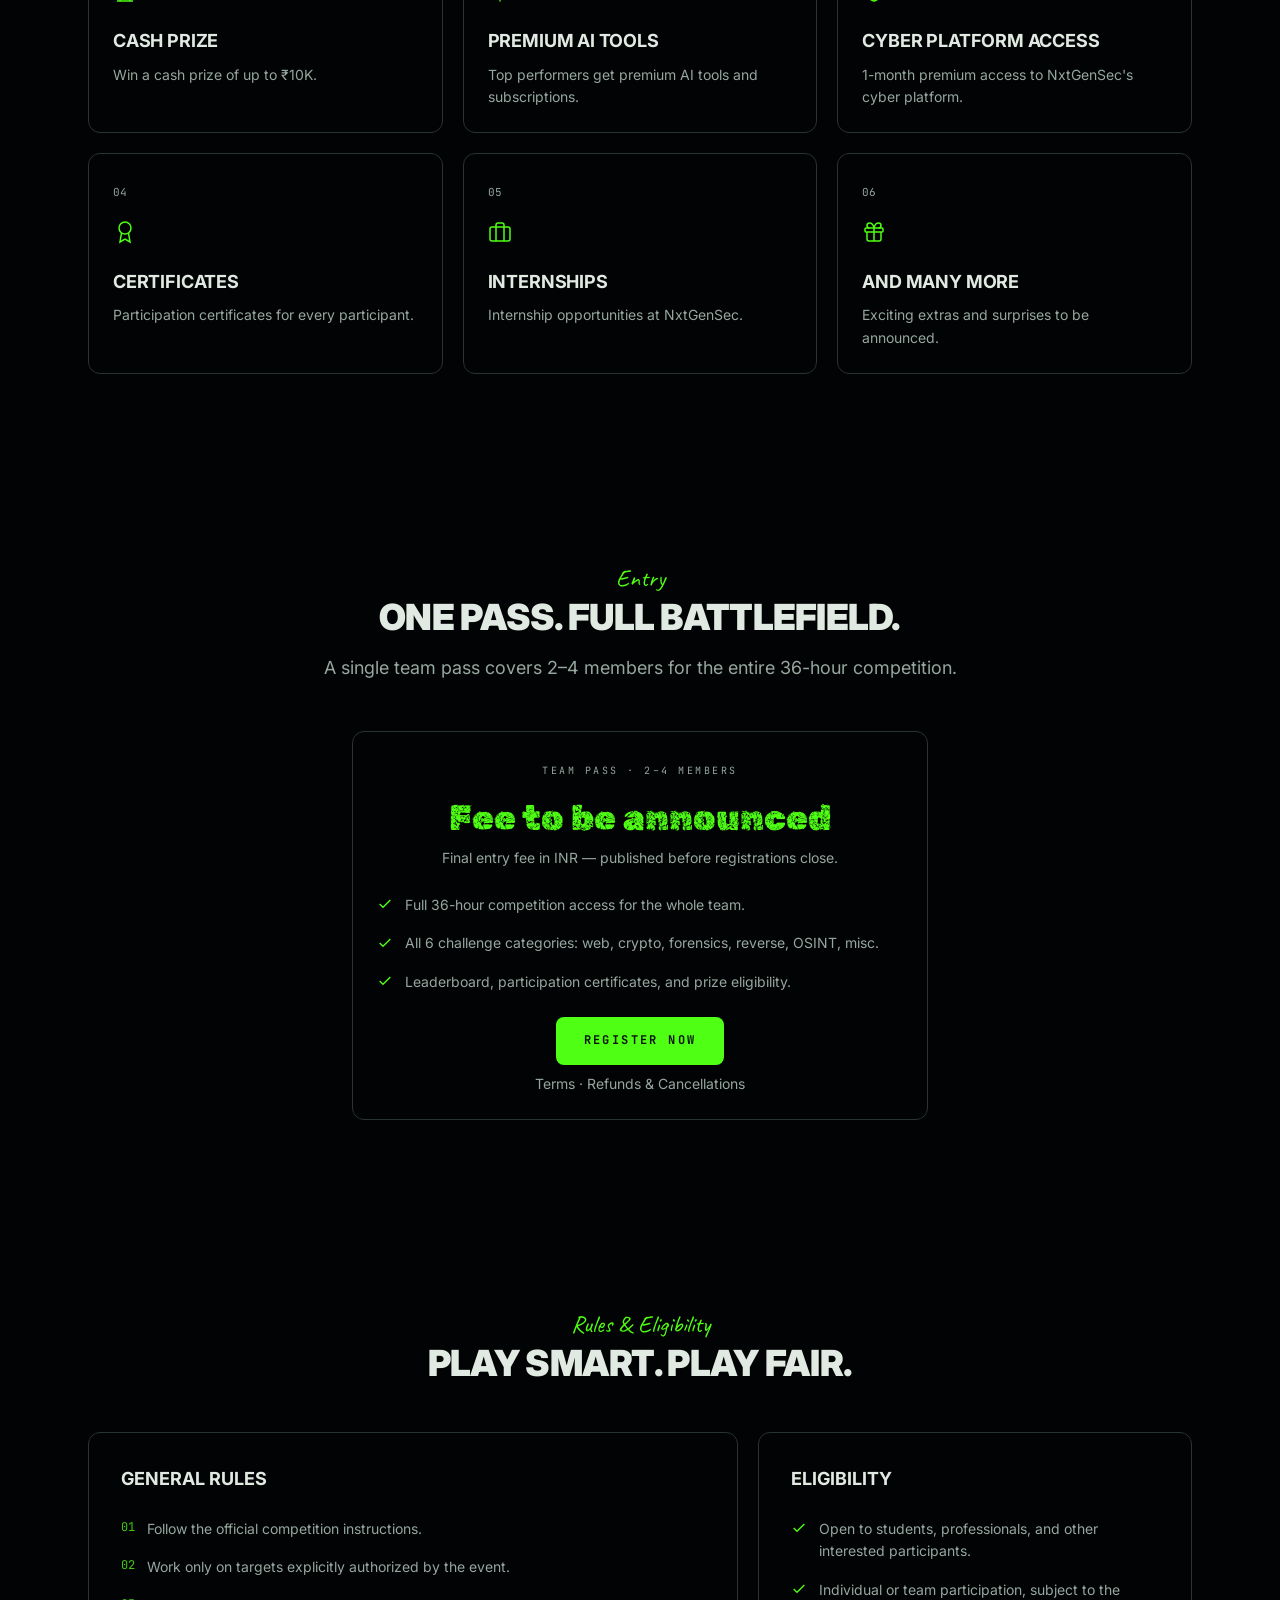
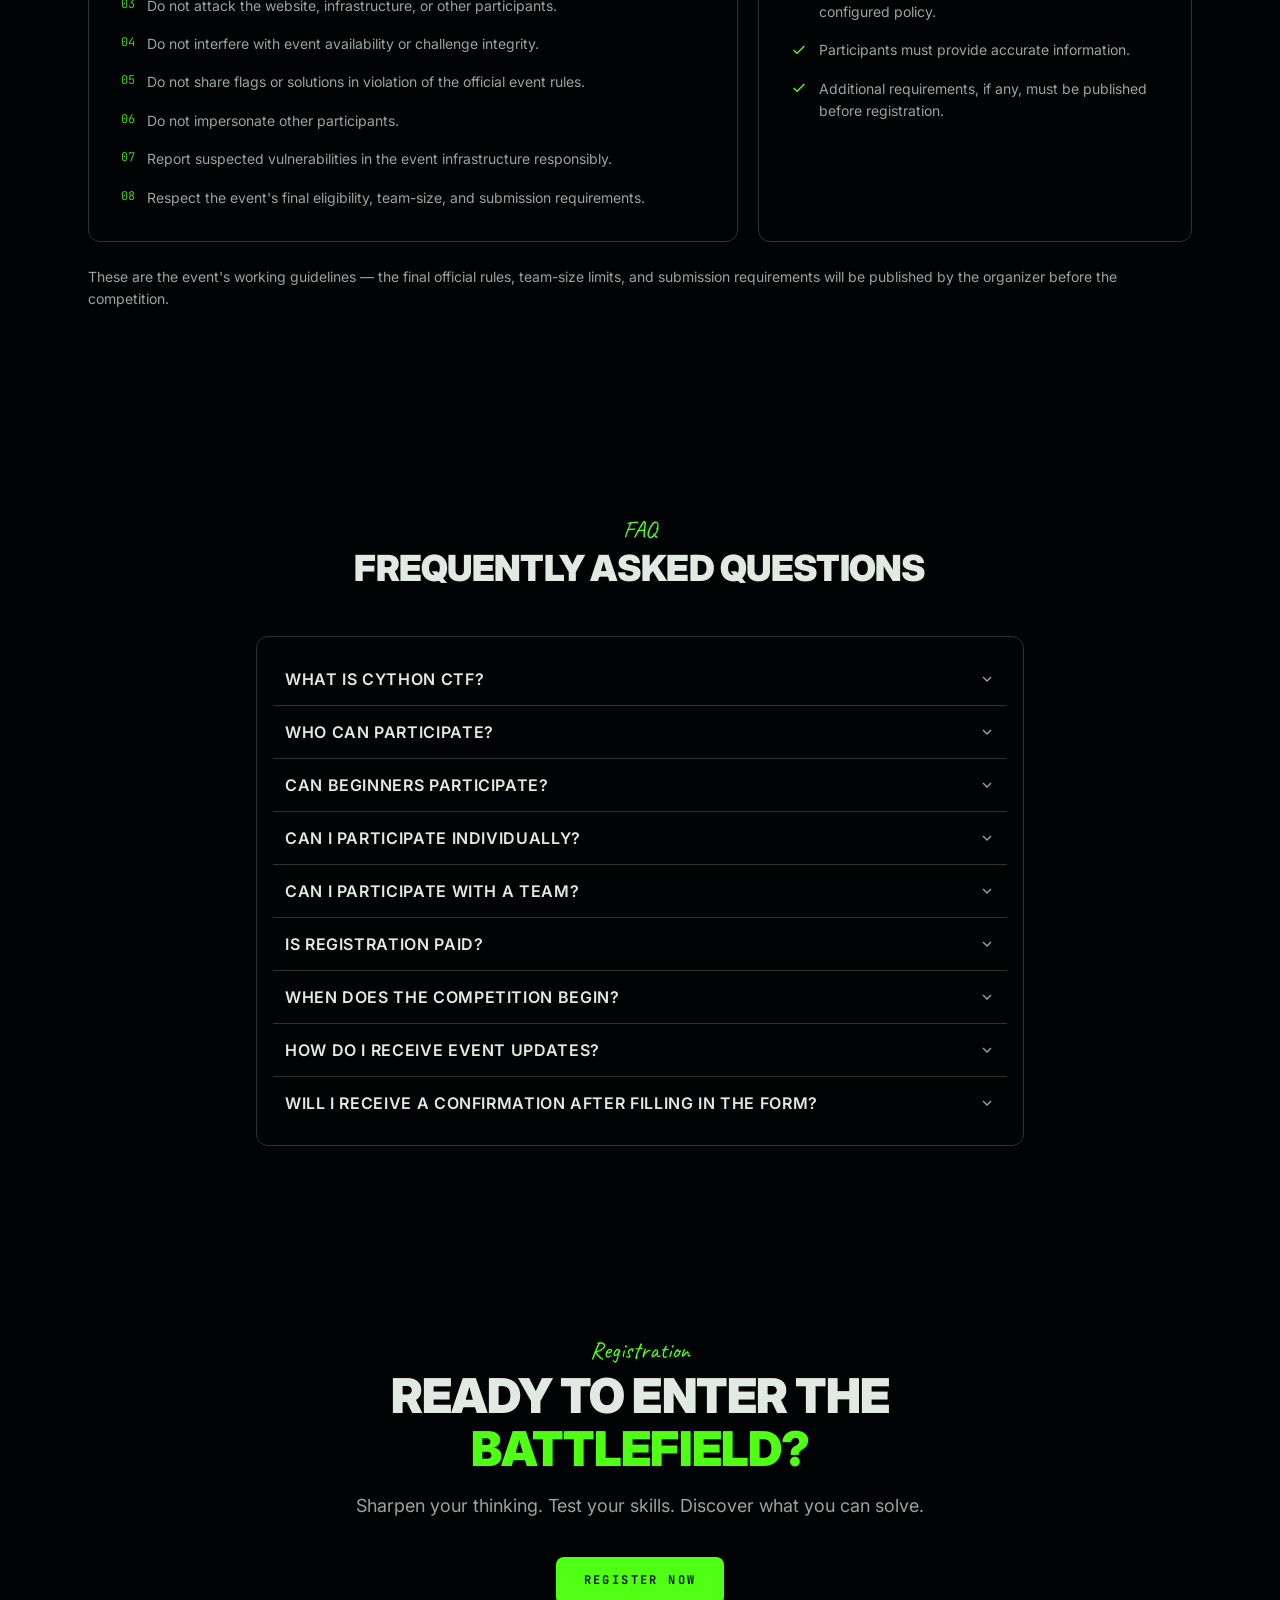
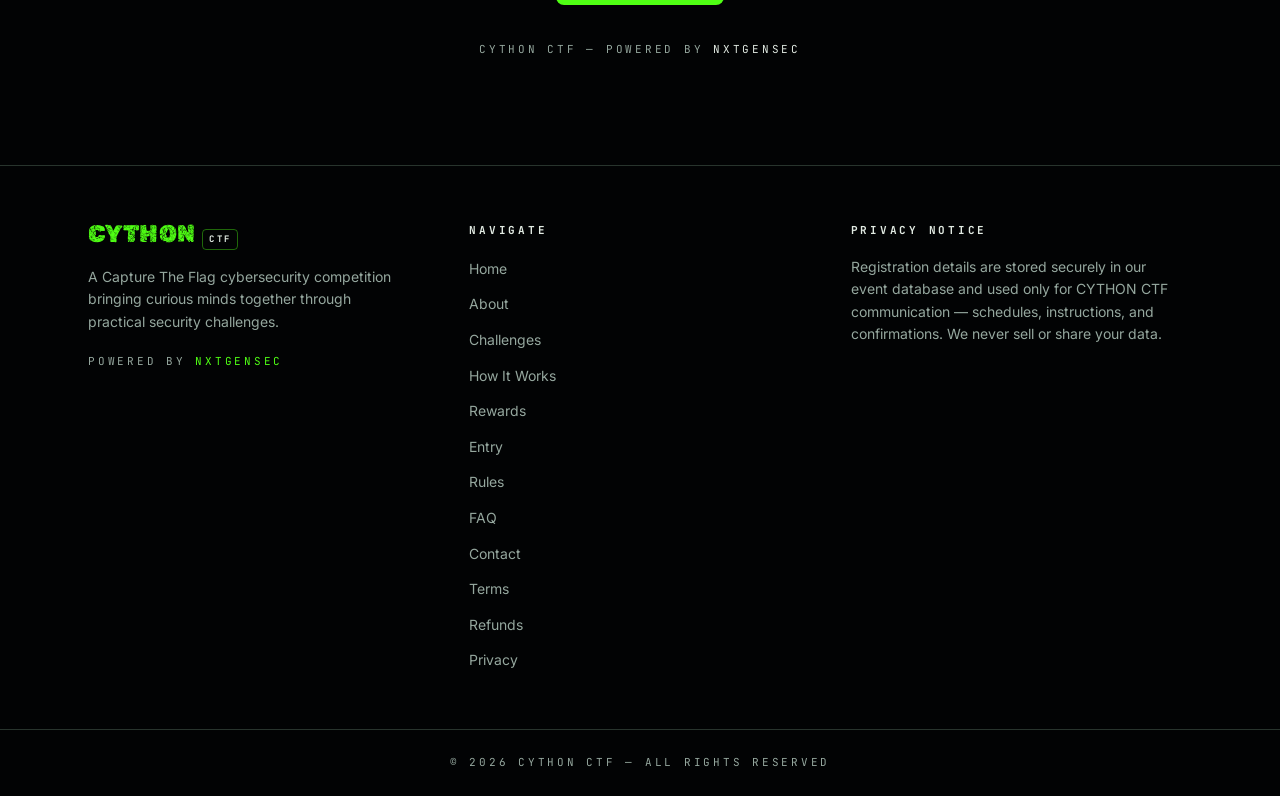
==== commit 72db6dfa: "compliance: policy pages, entry pass with INR pricing slot, footer and registration links" ====
--- a/index.html
+++ b/index.html
@@ -20,7 +20,7 @@
 <a class="logo logo-inline" href="#top" aria-label="CYTHON CTF — back to top"><span class="logo-main">CYTHON CTF</span><sub class="logo-sub">1.0</sub></a>
 </div>
 <nav class="nav-primary" aria-label="Primary">
-<a href="#top">Home</a><a href="#about">About</a><a href="#challenges">Challenges</a><a href="#how-it-works">How It Works</a><a href="#rewards">Rewards</a><a href="#rules">Rules</a><a href="#faq">FAQ</a>
+<a href="#top">Home</a><a href="#about">About</a><a href="#challenges">Challenges</a><a href="#how-it-works">How It Works</a><a href="#rewards">Rewards</a><a href="#entry">Entry</a><a href="#rules">Rules</a><a href="#faq">FAQ</a>
 </nav>
 <div style="display:flex;justify-content:flex-end">
 <a class="btn btn-primary" href="register.html" style="display:none" id="deskCta">Register Now</a>
@@ -29,7 +29,7 @@
 </div>
 </div>
 <div class="mobile-nav" id="mobileNav">
-<a href="#top">Home</a><a href="#about">About</a><a href="#challenges">Challenges</a><a href="#how-it-works">How It Works</a><a href="#rewards">Rewards</a><a href="#rules">Rules</a><a href="#faq">FAQ</a>
+<a href="#top">Home</a><a href="#about">About</a><a href="#challenges">Challenges</a><a href="#how-it-works">How It Works</a><a href="#rewards">Rewards</a><a href="#entry">Entry</a><a href="#rules">Rules</a><a href="#faq">FAQ</a>
 <a class="cta" href="register.html">Register Now</a>
 </div>
 </header>
@@ -102,6 +102,21 @@
 <div class="reveal"><article class="card"><span class="num">05</span><div class="icon"><svg width="24" height="24" viewBox="0 0 24 24" fill="none" stroke="currentColor" stroke-width="1.5"><rect width="20" height="14" x="2" y="7" rx="2"/><path d="M16 21V5a2 2 0 0 0-2-2h-4a2 2 0 0 0-2 2v16"/></svg></div><h3>Internships</h3><p>Internship opportunities at NxtGenSec.</p></article></div>
 <div class="reveal"><article class="card"><span class="num">06</span><div class="icon"><svg width="24" height="24" viewBox="0 0 24 24" fill="none" stroke="currentColor" stroke-width="1.5"><rect x="3" y="8" width="18" height="4" rx="1"/><path d="M12 8v13"/><path d="M19 12v7a2 2 0 0 1-2 2H7a2 2 0 0 1-2-2v-7"/><path d="M7.5 8a2.5 2.5 0 0 1 0-5C11 3 12 8 12 8s1-5 4.5-5a2.5 2.5 0 0 1 0 5"/></svg></div><h3>And Many More</h3><p>Exciting extras and surprises to be announced.</p></article></div>
 </div></div></section>
+<section id="entry" class="section"><div class="container">
+<div class="center reveal"><p class="eyebrow">Entry</p><h2 class="h2">One Pass. Full Battlefield.</h2><p class="sub">A single team pass covers 2–4 members for the entire 36-hour competition.</p></div>
+<div class="reveal" style="max-width:36rem;margin:0 auto"><article class="card" style="text-align:center">
+<span class="cat-path">Team Pass · 2–4 members</span>
+<p style="margin:1rem 0 0;font-family:var(--font-display);font-size:2.2rem;line-height:1.2;color:hsl(var(--primary))">Fee to be announced</p>
+<p class="fine">Final entry fee in INR — published before registrations close.</p>
+<ul class="check-list" style="text-align:left">
+<li><svg width="16" height="16" viewBox="0 0 24 24" fill="none" stroke="currentColor" stroke-width="2"><path d="M20 6 9 17l-5-5"/></svg><span>Full 36-hour competition access for the whole team.</span></li>
+<li><svg width="16" height="16" viewBox="0 0 24 24" fill="none" stroke="currentColor" stroke-width="2"><path d="M20 6 9 17l-5-5"/></svg><span>All 6 challenge categories: web, crypto, forensics, reverse, OSINT, misc.</span></li>
+<li><svg width="16" height="16" viewBox="0 0 24 24" fill="none" stroke="currentColor" stroke-width="2"><path d="M20 6 9 17l-5-5"/></svg><span>Leaderboard, participation certificates, and prize eligibility.</span></li>
+</ul>
+<div style="margin-top:1.5rem"><a class="btn btn-primary btn-lg" href="register.html">Register Now</a></div>
+<p class="fine"><a href="terms.html">Terms</a> · <a href="refunds.html">Refunds & Cancellations</a></p>
+</article></div>
+</div></section>
 <section id="rules" class="section section-dark"><div class="container">
 <div class="center reveal"><p class="eyebrow">Rules & Eligibility</p><h2 class="h2">Play Smart. Play Fair.</h2></div>
 <div class="rules-grid">
@@ -151,7 +166,7 @@
 <p class="desc">A Capture The Flag cybersecurity competition bringing curious minds together through practical security challenges.</p>
 <p class="powered" style="text-align:left;margin-top:1.25rem">Powered by <span class="text-primary">NxtGenSec</span></p></div>
 <nav aria-label="Footer navigation"><h4>Navigate</h4><ul>
-<li><a href="#top">Home</a></li><li><a href="#about">About</a></li><li><a href="#challenges">Challenges</a></li><li><a href="#how-it-works">How It Works</a></li><li><a href="#rewards">Rewards</a></li><li><a href="#rules">Rules</a></li><li><a href="#faq">FAQ</a></li>
+<li><a href="#top">Home</a></li><li><a href="#about">About</a></li><li><a href="#challenges">Challenges</a></li><li><a href="#how-it-works">How It Works</a></li><li><a href="#rewards">Rewards</a></li><li><a href="#entry">Entry</a></li><li><a href="#rules">Rules</a></li><li><a href="#faq">FAQ</a></li><li><a href="contact.html">Contact</a></li><li><a href="terms.html">Terms</a></li><li><a href="refunds.html">Refunds</a></li><li><a href="privacy.html">Privacy</a></li>
 </ul></nav>
 <div><h4>Privacy Notice</h4><p class="desc">Registration details are stored securely in our event database and used only for CYTHON CTF communication — schedules, instructions, and confirmations. We never sell or share your data.</p></div>
 </div><div class="copy">© <span id="year">2026</span> CYTHON CTF — All rights reserved</div></footer>
